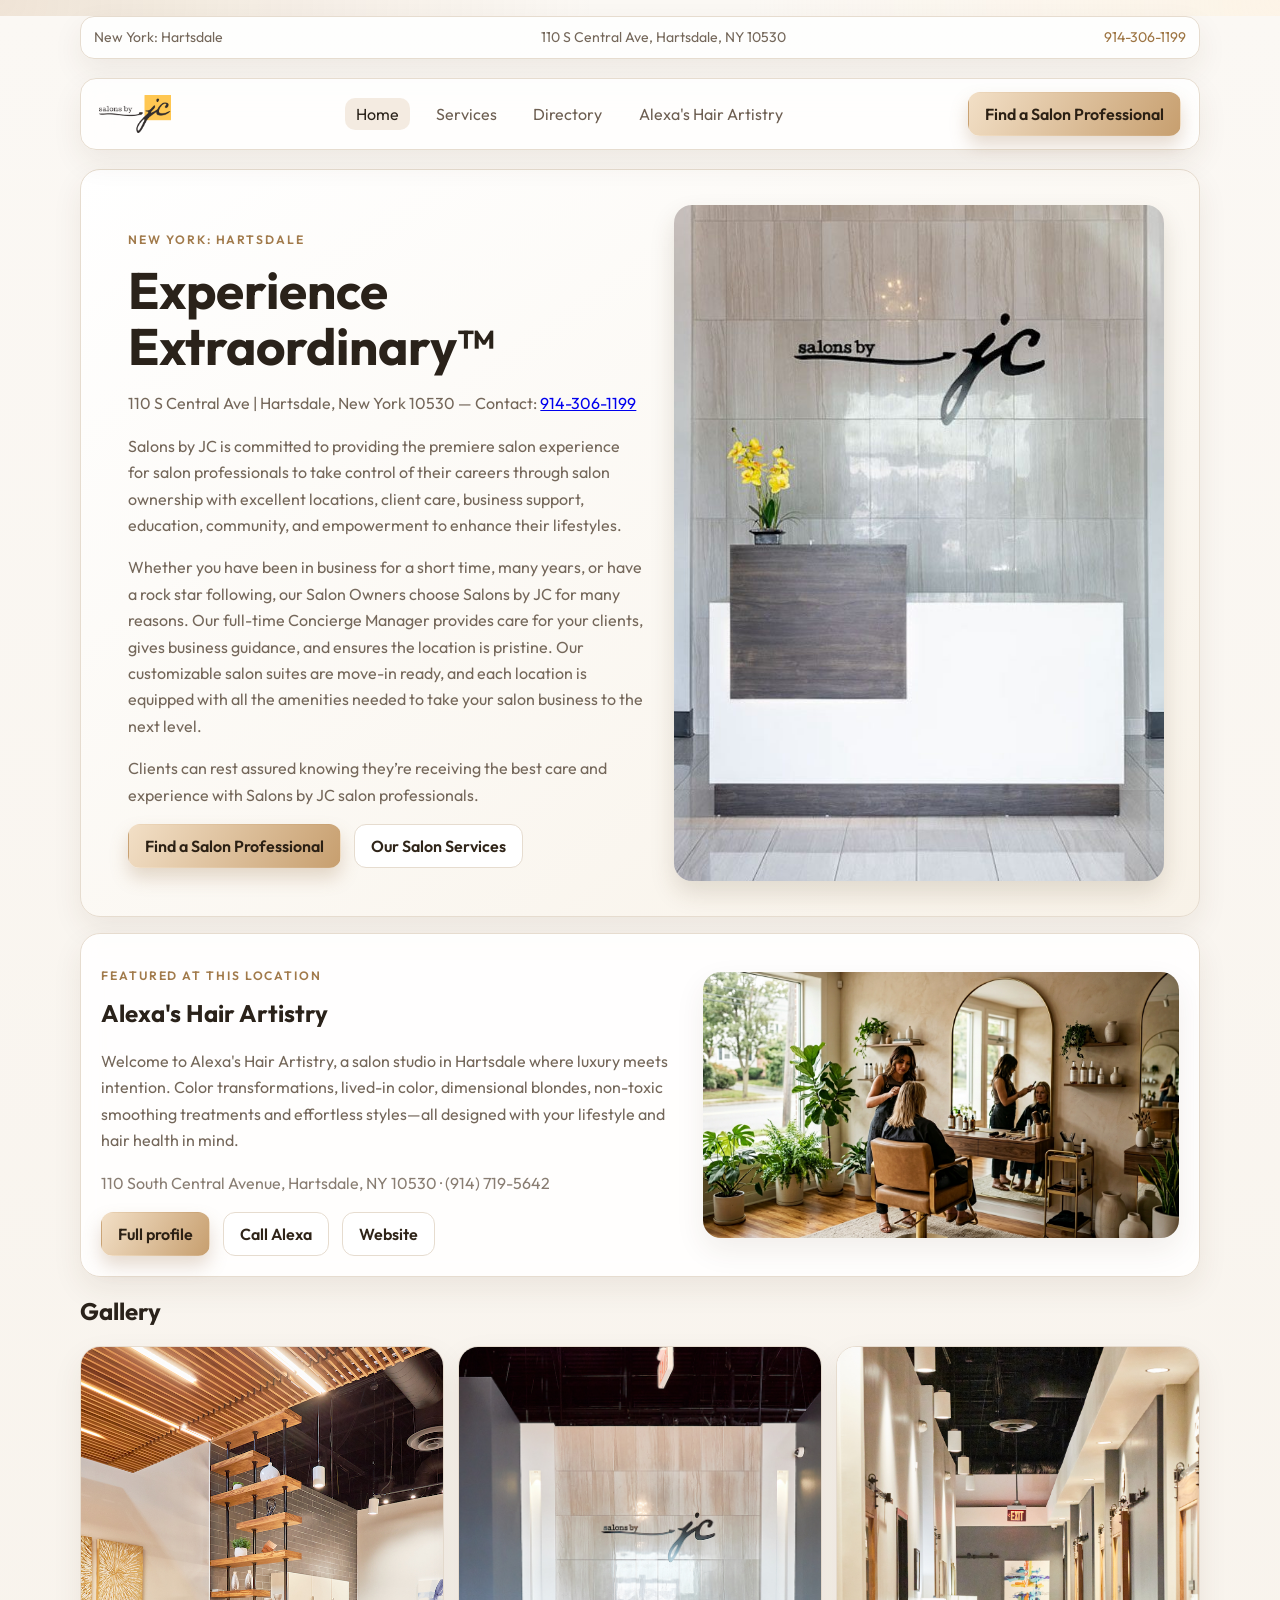
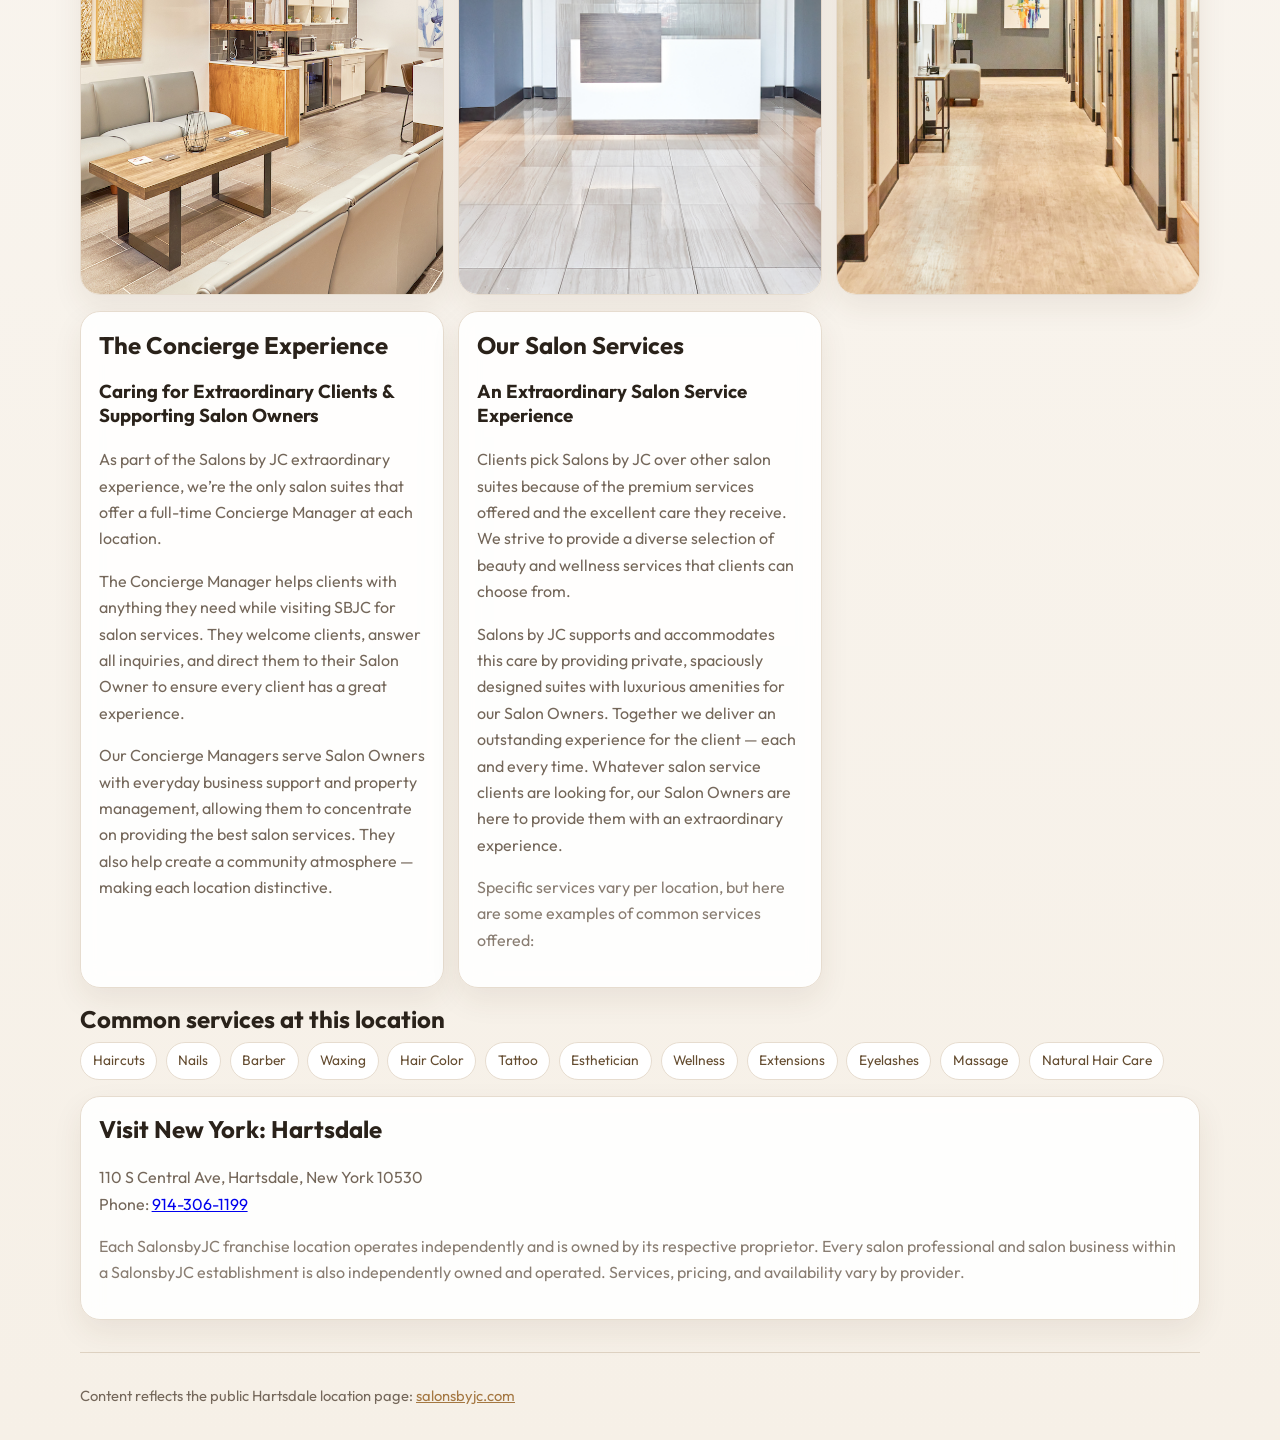
==== index.html @ a79ec306 "initial website" ====
<!DOCTYPE html>
<html lang="en">
  <head>
    <meta charset="UTF-8" />
    <meta name="viewport" content="width=device-width, initial-scale=1.0" />
    <meta
      name="description"
      content="Salons by JC New York: Hartsdale — 110 S Central Ave. Concierge-supported salon suites and beauty & wellness services from independent professionals."
    />
    <title>Salons by JC New York: Hartsdale | Salon Location</title>
    <link rel="preconnect" href="https://fonts.googleapis.com" />
    <link rel="preconnect" href="https://fonts.gstatic.com" crossorigin />
    <link
      href="https://fonts.googleapis.com/css2?family=Outfit:wght@300;400;500;600;700;800&display=swap"
      rel="stylesheet"
    />
    <link rel="stylesheet" href="css/styles.css" />
  </head>
  <body>
    <div class="page-bg"></div>
    <div class="topbar original-topbar">
      <p>New York: Hartsdale</p>
      <p>110 S Central Ave, Hartsdale, NY 10530</p>
      <p><a href="tel:9143061199">914-306-1199</a></p>
    </div>
    <header class="site-header">
      <a class="brand brand-logo" href="index.html">
        <img src="assets/images/logo.png" alt="Salons by JC logo" />
      </a>
      <button class="menu-toggle" aria-label="Toggle menu">Menu</button>
      <nav class="nav">
        <a href="index.html" class="active">Home</a>
        <a href="services.html">Services</a>
        <a href="directory.html">Directory</a>
        <a href="alexas-hair-artistry.html">Alexa's Hair Artistry</a>
      </nav>
      <a class="btn btn-primary header-cta" href="directory.html">Find a Salon Professional</a>
    </header>

    <main>
      <section class="hero reveal" id="location">
        <div class="hero-copy">
          <p class="eyebrow">New York: Hartsdale</p>
          <h1>Experience Extraordinary™</h1>
          <p>
            110 S Central Ave | Hartsdale, New York 10530 — Contact:
            <a href="tel:9143061199">914-306-1199</a>
          </p>
          <p>
            Salons by JC is committed to providing the premiere salon experience for
            salon professionals to take control of their careers through salon
            ownership with excellent locations, client care, business support,
            education, community, and empowerment to enhance their lifestyles.
          </p>
          <p>
            Whether you have been in business for a short time, many years, or have
            a rock star following, our Salon Owners choose Salons by JC for many
            reasons. Our full-time Concierge Manager provides care for your clients,
            gives business guidance, and ensures the location is pristine. Our
            customizable salon suites are move-in ready, and each location is
            equipped with all the amenities needed to take your salon business to the
            next level.
          </p>
          <p>
            Clients can rest assured knowing they’re receiving the best care and
            experience with Salons by JC salon professionals.
          </p>
          <div class="hero-actions">
            <a class="btn btn-primary" href="directory.html">Find a Salon Professional</a>
            <a class="btn btn-secondary" href="services.html">Our Salon Services</a>
          </div>
        </div>
        <div class="hero-photo">
          <img src="assets/images/hero.jpg" alt="Salons by JC Hartsdale location" />
        </div>
      </section>

      <section class="vagaro-feature reveal glass-card">
        <div class="vagaro-feature-copy">
          <p class="eyebrow">Featured at this location</p>
          <h2>Alexa's Hair Artistry</h2>
          <p>
            Welcome to Alexa's Hair Artistry, a salon studio in Hartsdale where luxury
            meets intention. Color transformations, lived-in color, dimensional blondes,
            non-toxic smoothing treatments and effortless styles—all designed with your
            lifestyle and hair health in mind.
          </p>
          <p class="muted">110 South Central Avenue, Hartsdale, NY 10530 · (914) 719-5642</p>
          <div class="hero-actions">
            <a class="btn btn-primary" href="alexas-hair-artistry.html">Full profile</a>
            <a class="btn btn-secondary" href="tel:9147195642">Call Alexa</a>
            <a class="btn btn-secondary" href="https://www.alexahairartistry.com/home"
              target="_blank" rel="noreferrer">Website</a>
          </div>
        </div>
        <div class="vagaro-feature-photo">
          <img
            src="assets/vagaro/alexa-salon-studio-1.png"
            alt="Alexa's Hair Artistry salon studio"
            loading="lazy"
          />
        </div>
      </section>

      <section class="gallery reveal">
        <h2>Gallery</h2>
        <div class="gallery-grid" id="gallery-grid"></div>
      </section>

      <section class="card-grid reveal">
        <article class="glass-card">
          <h2>The Concierge Experience</h2>
          <h3>Caring for Extraordinary Clients & Supporting Salon Owners</h3>
          <p>
            As part of the Salons by JC extraordinary experience, we’re the only
            salon suites that offer a full-time Concierge Manager at each location.
          </p>
          <p>
            The Concierge Manager helps clients with anything they need while
            visiting SBJC for salon services. They welcome clients, answer all
            inquiries, and direct them to their Salon Owner to ensure every client
            has a great experience.
          </p>
          <p>
            Our Concierge Managers serve Salon Owners with everyday business support
            and property management, allowing them to concentrate on providing the
            best salon services. They also help create a community atmosphere —
            making each location distinctive.
          </p>
        </article>
        <article class="glass-card">
          <h2>Our Salon Services</h2>
          <h3>An Extraordinary Salon Service Experience</h3>
          <p>
            Clients pick Salons by JC over other salon suites because of the premium
            services offered and the excellent care they receive. We strive to
            provide a diverse selection of beauty and wellness services that clients
            can choose from.
          </p>
          <p>
            Salons by JC supports and accommodates this care by providing private,
            spaciously designed suites with luxurious amenities for our Salon Owners.
            Together we deliver an outstanding experience for the client — each and
            every time. Whatever salon service clients are looking for, our Salon
            Owners are here to provide them with an extraordinary experience.
          </p>
          <p class="muted">
            Specific services vary per location, but here are some examples of common
            services offered:
          </p>
        </article>
      </section>

      <section class="services-list reveal">
        <h2>Common services at this location</h2>
        <ul class="chips">
          <li>Haircuts</li>
          <li>Nails</li>
          <li>Barber</li>
          <li>Waxing</li>
          <li>Hair Color</li>
          <li>Tattoo</li>
          <li>Esthetician</li>
          <li>Wellness</li>
          <li>Extensions</li>
          <li>Eyelashes</li>
          <li>Massage</li>
          <li>Natural Hair Care</li>
        </ul>
      </section>

      <section class="location reveal">
        <h2>Visit New York: Hartsdale</h2>
        <p>
          110 S Central Ave, Hartsdale, New York 10530<br />
          Phone: <a href="tel:9143061199">914-306-1199</a>
        </p>
        <p class="muted">
          Each SalonsbyJC franchise location operates independently and is owned by
          its respective proprietor. Every salon professional and salon business
          within a SalonsbyJC establishment is also independently owned and operated.
          Services, pricing, and availability vary by provider.
        </p>
      </section>
    </main>

    <footer class="site-footer">
      <p>
        Content reflects the public Hartsdale location page:
        <a
          href="https://salonsbyjc.com/location/new-york-hartsdale/"
          target="_blank"
          rel="noreferrer"
          >salonsbyjc.com</a
        >
      </p>
    </footer>

    <script src="js/data.js"></script>
    <script src="js/main.js"></script>
  </body>
</html>
---- css/styles.css ----
:root {
  --bg: #f8f4ee;
  --surface: #ffffff;
  --surface-soft: #f5efe6;
  --text: #2a221a;
  --muted: #74675a;
  --accent: #c79f6f;
  --accent-2: #e8d3b6;
  --border: #e6dccf;
  --radius: 20px;
  --shadow-soft: 0 12px 30px rgba(72, 49, 24, 0.08);
}

* {
  box-sizing: border-box;
}

html,
body {
  margin: 0;
  padding: 0;
  font-family: "Outfit", system-ui, -apple-system, sans-serif;
  background: linear-gradient(180deg, #fbf8f4 0%, #f6f0e7 100%);
  color: var(--text);
  scroll-behavior: smooth;
}

.page-bg {
  position: fixed;
  inset: 0;
  background:
    radial-gradient(circle at 0% 0%, rgba(199, 159, 111, 0.22), transparent 38%),
    radial-gradient(circle at 100% 0%, rgba(255, 239, 215, 0.45), transparent 34%),
    radial-gradient(circle at 50% 100%, rgba(233, 216, 193, 0.26), transparent 38%);
  z-index: -1;
  animation: pulseBg 12s ease-in-out infinite alternate;
}

.topbar {
  width: min(1120px, 92vw);
  margin: 1rem auto 0.4rem;
  display: flex;
  justify-content: space-between;
  gap: 1rem;
  font-size: 0.88rem;
  color: #7b6a58;
}

.original-topbar {
  border: 1px solid var(--border);
  border-radius: 14px;
  padding: 0.55rem 0.8rem;
  background: rgba(255, 255, 255, 0.82);
  box-shadow: var(--shadow-soft);
  flex-wrap: wrap;
}

.topbar p {
  margin: 0;
}

.topbar a {
  color: #9d7442;
  text-decoration: none;
}

@keyframes pulseBg {
  from {
    filter: saturate(100%);
    transform: scale(1);
  }
  to {
    filter: saturate(108%);
    transform: scale(1.04);
  }
}

.site-header {
  width: min(1120px, 92vw);
  margin: 1.2rem auto;
  padding: 0.8rem 1.1rem;
  display: flex;
  align-items: center;
  justify-content: space-between;
  gap: 1rem;
  border: 1px solid var(--border);
  border-radius: 16px;
  background: rgba(255, 255, 255, 0.82);
  backdrop-filter: blur(14px);
  box-shadow: var(--shadow-soft);
  position: sticky;
  top: 1rem;
  z-index: 20;
}

.brand {
  color: #2f2418;
  text-decoration: none;
  font-weight: 800;
  letter-spacing: 0.4px;
}

.brand-logo img {
  height: 38px;
  width: auto;
  display: block;
}

.nav {
  display: flex;
  gap: 0.9rem;
}

.nav a {
  text-decoration: none;
  color: #6d5f52;
  padding: 0.4rem 0.7rem;
  border-radius: 10px;
  transition: 220ms ease;
}

.nav a:hover,
.nav a.active {
  color: #2b231b;
  background: rgba(199, 159, 111, 0.2);
}

.menu-toggle {
  display: none;
  border: 1px solid var(--border);
  border-radius: 10px;
  color: #3b2d1f;
  background: rgba(255, 255, 255, 0.1);
  padding: 0.5rem 0.7rem;
}

.header-cta {
  white-space: nowrap;
}

main {
  width: min(1120px, 92vw);
  margin: 1rem auto 2rem;
  display: grid;
  gap: 1rem;
}

.hero {
  padding: clamp(1.1rem, 2.7vw, 2.2rem);
  border: 1px solid var(--border);
  border-radius: var(--radius);
  background: linear-gradient(145deg, #ffffff, #f8f2e8);
  display: grid;
  grid-template-columns: 1.05fr 0.95fr;
  gap: 1rem;
  overflow: hidden;
  box-shadow: var(--shadow-soft);
}

.hero-copy {
  padding: clamp(0.6rem, 1vw, 1rem);
}

.hero-photo {
  border-radius: 18px;
  overflow: hidden;
  min-height: 300px;
  box-shadow: 0 12px 24px rgba(80, 58, 30, 0.15);
}

.hero-photo img {
  width: 100%;
  height: 100%;
  object-fit: cover;
  transform: scale(1.02);
  transition: transform 700ms ease;
}

.hero:hover .hero-photo img {
  transform: scale(1.08);
}

.hero.compact {
  padding-block: clamp(1.6rem, 3vw, 2.4rem);
}

.eyebrow {
  text-transform: uppercase;
  letter-spacing: 0.12rem;
  color: #a17a4b;
  font-size: 0.76rem;
  font-weight: 600;
}

h1 {
  margin: 0.4rem 0 0.7rem;
  line-height: 1.1;
  font-size: clamp(1.9rem, 4vw, 3.3rem);
}

h2 {
  margin-top: 0;
}

p {
  color: var(--muted);
  line-height: 1.65;
}

.hero-actions {
  display: flex;
  gap: 0.8rem;
  margin-top: 1rem;
  flex-wrap: wrap;
}

.btn {
  display: inline-flex;
  align-items: center;
  justify-content: center;
  text-decoration: none;
  border-radius: 12px;
  padding: 0.7rem 1rem;
  font-weight: 600;
  border: 1px solid transparent;
  transition: 220ms ease;
}

.btn-primary {
  color: #2b2014;
  background: linear-gradient(120deg, #f2dfc6, var(--accent));
  box-shadow: 0 10px 18px rgba(156, 116, 71, 0.25);
}

.btn-primary:hover {
  transform: translateY(-2px);
}

.btn-secondary {
  color: #2f2418;
  background: #fff;
  border-color: var(--border);
}

.btn-secondary:hover {
  background: #f8efe2;
}

.stats {
  margin-top: 1.4rem;
  display: grid;
  grid-template-columns: repeat(3, minmax(0, 1fr));
  gap: 0.8rem;
  grid-column: 1 / -1;
}

.stats article {
  padding: 0.9rem;
  border: 1px solid var(--border);
  border-radius: 14px;
  background: #fffdfa;
  box-shadow: 0 8px 16px rgba(92, 65, 33, 0.08);
}

.stats h3 {
  margin: 0;
  color: #2f2418;
}

.stats p {
  margin: 0.35rem 0 0;
  font-size: 0.92rem;
}

.card-grid,
.service-grid,
.directory-grid,
.gallery-grid {
  display: grid;
  grid-template-columns: repeat(3, minmax(0, 1fr));
  gap: 0.9rem;
}

.glass-card,
.service-card,
.directory-card,
.gallery-card,
.steps article,
.location {
  border: 1px solid var(--border);
  border-radius: var(--radius);
  background: rgba(255, 255, 255, 0.88);
  backdrop-filter: blur(10px);
  padding: 1.1rem;
  box-shadow: var(--shadow-soft);
}

.gallery {
  margin-top: 0.2rem;
}

.gallery-card {
  padding: 0;
  min-height: 220px;
  overflow: hidden;
}

.gallery-card img {
  width: 100%;
  height: 100%;
  object-fit: cover;
  transition: transform 700ms ease;
}

.gallery-card:hover img {
  transform: scale(1.08);
}

.muted {
  opacity: 0.85;
}

.steps {
  margin-top: 1rem;
  display: grid;
  grid-template-columns: repeat(3, minmax(0, 1fr));
  gap: 0.8rem;
}

.steps span {
  display: inline-flex;
  width: 34px;
  height: 34px;
  border-radius: 999px;
  align-items: center;
  justify-content: center;
  font-weight: 700;
  color: #3b2b1d;
  background: linear-gradient(140deg, #f3e1c7, #fff7ed);
}

ul {
  margin: 0;
  padding-left: 1.1rem;
  color: var(--muted);
  line-height: 1.8;
}

.interest-form {
  display: grid;
  gap: 0.7rem;
}

.interest-form label {
  display: grid;
  gap: 0.35rem;
  font-size: 0.92rem;
  color: var(--muted);
}

input,
textarea {
  width: 100%;
  border-radius: 10px;
  border: 1px solid var(--border);
  background: #fff;
  color: #30261d;
  padding: 0.65rem 0.75rem;
  font: inherit;
}

input:focus,
textarea:focus {
  outline: none;
  border-color: #c79f6f;
  box-shadow: 0 0 0 3px rgba(199, 159, 111, 0.18);
}

.filter {
  margin-top: 0.2rem;
}

.benefits h2,
.services-list h2 {
  margin-bottom: 0.5rem;
}

.partnership-wrap {
  display: grid;
  grid-template-columns: 1.4fr 0.9fr;
  gap: 0.9rem;
}

.partner-logo {
  width: min(260px, 100%);
  margin-bottom: 0.8rem;
}

.partnership-card ul {
  margin-bottom: 0.8rem;
}

.partnership-visual img {
  width: 100%;
  height: auto;
  display: block;
}

.icon-row {
  margin-top: 0.8rem;
  display: grid;
  grid-template-columns: repeat(4, 1fr);
  gap: 0.6rem;
}

.icon-row img {
  width: 100%;
  max-width: 62px;
}

.video-section .video-link {
  display: block;
  border: 1px solid var(--border);
  border-radius: 20px;
  overflow: hidden;
  box-shadow: var(--shadow-soft);
}

.video-section img {
  width: 100%;
  display: block;
}

.leasing-steps .steps article h3 {
  margin-top: 0.6rem;
}

.step-image {
  width: 56px;
  height: 56px;
}

.form-block {
  margin-top: 0.2rem;
}

select {
  width: 100%;
  border-radius: 10px;
  border: 1px solid var(--border);
  background: #fff;
  color: #30261d;
  padding: 0.65rem 0.75rem;
  font: inherit;
}

select:focus {
  outline: none;
  border-color: #c79f6f;
  box-shadow: 0 0 0 3px rgba(199, 159, 111, 0.18);
}

.checkbox-row {
  display: flex;
  align-items: flex-start;
  gap: 0.55rem;
}

.checkbox-row input {
  width: auto;
  margin-top: 0.2rem;
}

.directory-actions {
  display: flex;
  flex-wrap: wrap;
  gap: 0.5rem;
  margin-top: 0.75rem;
}

.small-print {
  font-size: 0.85rem;
  margin-top: 0.5rem;
}

.vagaro-feature {
  display: grid;
  grid-template-columns: 1.1fr 0.9fr;
  gap: 1.25rem;
  align-items: center;
  padding: 1.25rem;
}

.vagaro-feature-photo {
  border-radius: 18px;
  overflow: hidden;
  box-shadow: var(--shadow-soft);
}

.vagaro-feature-photo img {
  width: 100%;
  height: auto;
  display: block;
  object-fit: cover;
}

.vagaro-hero {
  display: grid;
  grid-template-columns: 1.05fr 0.95fr;
  gap: 1rem;
  padding: clamp(1.1rem, 2.7vw, 2.2rem);
  border: 1px solid var(--border);
  border-radius: var(--radius);
  background: linear-gradient(145deg, #ffffff, #f8f2e8);
  box-shadow: var(--shadow-soft);
  overflow: hidden;
}

.vagaro-hero-copy .vagaro-lead {
  font-size: 1.05rem;
}

.vagaro-hero-photo {
  border-radius: 18px;
  overflow: hidden;
  min-height: 280px;
  box-shadow: 0 12px 24px rgba(80, 58, 30, 0.12);
}

.vagaro-hero-photo img {
  width: 100%;
  height: 100%;
  object-fit: cover;
}

.vagaro-meta.card-grid {
  grid-template-columns: repeat(3, minmax(0, 1fr));
}

.vagaro-stars {
  font-size: 1.1rem;
  letter-spacing: 0.02em;
  margin: 0.25rem 0 0.5rem;
}

.vagaro-rating-list {
  margin: 0;
  padding-left: 1.1rem;
  color: var(--muted);
  line-height: 1.8;
}

.vagaro-photo-grid {
  display: grid;
  grid-template-columns: repeat(auto-fill, minmax(200px, 1fr));
  gap: 0.75rem;
  margin-top: 0.75rem;
}

.vagaro-photo-card {
  border-radius: 14px;
  overflow: hidden;
  border: 1px solid var(--border);
  box-shadow: var(--shadow-soft);
}

.vagaro-photo-card img {
  width: 100%;
  height: 220px;
  object-fit: cover;
  display: block;
}

.vagaro-style-grid {
  display: grid;
  grid-template-columns: repeat(3, minmax(0, 1fr));
  gap: 0.9rem;
  margin-top: 0.75rem;
}

.vagaro-style-card {
  padding: 0;
  overflow: hidden;
}

.vagaro-style-img img {
  width: 100%;
  height: 200px;
  object-fit: cover;
  display: block;
}

.vagaro-style-body {
  padding: 1rem;
}

.vagaro-style-body .style-title {
  font-weight: 600;
  color: var(--text);
  margin: 0.25rem 0;
}

.vagaro-price {
  font-size: 1.15rem;
  font-weight: 700;
  color: #7a5a36;
  margin: 0.35rem 0 0;
}

.facility-grid {
  display: grid;
  grid-template-columns: repeat(2, minmax(0, 1fr));
  gap: 1rem;
  padding: 1.25rem;
}

.facility-item h3 {
  margin: 0 0 0.35rem;
  font-size: 1rem;
}

.facility-item p {
  margin: 0;
  font-size: 0.95rem;
}

.facility-item-wide {
  grid-column: 1 / -1;
}

.vagaro-source {
  margin-bottom: 1rem;
}

/* Alexa service catalog — premium accordions + motion */
@keyframes service-grid-reveal {
  from {
    opacity: 0;
    transform: translateY(12px);
  }
  to {
    opacity: 1;
    transform: translateY(0);
  }
}

@keyframes service-card-rise {
  from {
    opacity: 0;
    transform: translateY(16px) scale(0.985);
  }
  to {
    opacity: 1;
    transform: translateY(0) scale(1);
  }
}

.alexa-services-catalog {
  margin-top: 0.75rem;
  padding-bottom: 0.35rem;
}

.alexa-services-catalog > h2 {
  margin-bottom: 0.5rem;
  letter-spacing: -0.025em;
  font-size: clamp(1.5rem, 2.5vw, 1.85rem);
}

.alexa-services-catalog > h2::after {
  content: "";
  display: block;
  width: min(12rem, 55%);
  height: 3px;
  margin-top: 0.55rem;
  border-radius: 3px;
  background: linear-gradient(90deg, #c79f6f 0%, rgba(199, 159, 111, 0.15) 100%);
}

.service-category {
  margin-top: 1.05rem;
  border-radius: 20px;
  border: 1px solid rgba(220, 210, 196, 0.95);
  background: linear-gradient(168deg, rgba(255, 255, 255, 0.97) 0%, #fdfbf7 42%, #f8f1e8 100%);
  box-shadow:
    0 1px 0 rgba(255, 255, 255, 0.9) inset,
    0 16px 40px rgba(58, 42, 28, 0.07),
    0 2px 6px rgba(58, 42, 28, 0.03);
  overflow: hidden;
  transition:
    box-shadow 0.5s cubic-bezier(0.22, 1, 0.36, 1),
    border-color 0.4s ease,
    transform 0.45s cubic-bezier(0.22, 1, 0.36, 1);
}

.service-category:hover {
  border-color: rgba(199, 159, 111, 0.42);
  box-shadow:
    0 1px 0 rgba(255, 255, 255, 0.95) inset,
    0 22px 48px rgba(58, 42, 28, 0.1),
    0 6px 14px rgba(58, 42, 28, 0.04);
}

.service-category[open] {
  border-color: rgba(199, 159, 111, 0.55);
  box-shadow:
    0 1px 0 rgba(255, 255, 255, 1) inset,
    0 26px 56px rgba(58, 42, 28, 0.12),
    0 0 0 1px rgba(199, 159, 111, 0.1);
}

.service-category summary {
  cursor: pointer;
  list-style: none;
  outline: none;
  display: flex;
  align-items: center;
  justify-content: space-between;
  gap: 1rem;
  padding: 1.2rem 1.35rem 1.2rem 1.35rem;
  padding-left: 1.15rem;
  font-size: 1.06rem;
  font-weight: 600;
  letter-spacing: 0.012em;
  color: #1e1913;
  user-select: none;
  position: relative;
  background: linear-gradient(100deg, #fffcf9 0%, #faf6ef 45%, #f4ebe1 100%);
  border-bottom: 1px solid transparent;
  transition:
    background 0.45s cubic-bezier(0.22, 1, 0.36, 1),
    border-color 0.35s ease;
}

.service-category summary:focus-visible {
  box-shadow: inset 0 0 0 2px rgba(199, 159, 111, 0.65);
}

.service-category summary::-webkit-details-marker {
  display: none;
}

.service-category summary::before {
  content: "";
  position: absolute;
  left: 0;
  top: 12%;
  bottom: 12%;
  width: 4px;
  border-radius: 0 4px 4px 0;
  background: linear-gradient(180deg, #e8d3b6, #c79f6f 45%, #8f6840);
  opacity: 0.55;
  transform: scaleY(0.45);
  transform-origin: center;
  transition:
    transform 0.55s cubic-bezier(0.22, 1, 0.36, 1),
    opacity 0.4s ease;
}

.service-category[open] summary::before {
  transform: scaleY(1);
  opacity: 1;
}

.service-category[open] summary {
  background: linear-gradient(100deg, #fffefb 0%, #faf4ea 50%, #f5ece2 100%);
  border-bottom-color: rgba(224, 214, 200, 0.85);
}

.acc-title {
  flex: 1;
  min-width: 0;
  padding-left: 0.65rem;
}

.acc-toggle {
  flex-shrink: 0;
  width: 2.65rem;
  height: 2.65rem;
  border-radius: 50%;
  display: grid;
  place-items: center;
  border: 1px solid rgba(220, 210, 196, 0.95);
  background: linear-gradient(155deg, #fff 0%, #f7efe5 100%);
  box-shadow:
    0 4px 14px rgba(58, 42, 28, 0.09),
    0 1px 0 rgba(255, 255, 255, 0.85) inset;
  transition:
    transform 0.55s cubic-bezier(0.34, 1.56, 0.64, 1),
    box-shadow 0.4s ease,
    border-color 0.35s ease;
}

.service-category summary:hover .acc-toggle {
  border-color: rgba(199, 159, 111, 0.5);
  box-shadow:
    0 8px 20px rgba(58, 42, 28, 0.11),
    0 1px 0 rgba(255, 255, 255, 0.9) inset;
}

.service-category[open] summary .acc-toggle {
  transform: rotate(180deg);
}

.acc-toggle::after {
  content: "";
  width: 0.5rem;
  height: 0.5rem;
  margin-top: -0.15rem;
  border-right: 2.5px solid #5c4d40;
  border-bottom: 2.5px solid #5c4d40;
  transform: rotate(45deg);
  transition: border-color 0.3s ease;
}

.service-cards-grid {
  display: grid;
  grid-template-columns: repeat(2, minmax(0, 1fr));
  gap: 1.15rem;
  padding: 1.25rem 1.35rem 1.4rem;
  background: linear-gradient(180deg, rgba(255, 255, 255, 0.65) 0%, #fffcf9 100%);
}

.service-category[open] .service-cards-grid {
  animation: service-grid-reveal 0.55s cubic-bezier(0.22, 1, 0.36, 1) both;
}

.service-offer-card {
  border: 1px solid rgba(230, 220, 208, 0.9);
  border-radius: 16px;
  padding: 1.15rem 1.15rem 2.85rem;
  background: rgba(255, 255, 255, 0.92);
  position: relative;
  box-shadow: 0 6px 24px rgba(58, 42, 28, 0.06);
  transition:
    transform 0.4s cubic-bezier(0.22, 1, 0.36, 1),
    box-shadow 0.4s cubic-bezier(0.22, 1, 0.36, 1),
    border-color 0.35s ease;
}

.service-category[open] .service-offer-card {
  animation: service-card-rise 0.52s cubic-bezier(0.22, 1, 0.36, 1) both;
}

.service-category[open] .service-offer-card:nth-child(1) {
  animation-delay: 0.04s;
}
.service-category[open] .service-offer-card:nth-child(2) {
  animation-delay: 0.09s;
}
.service-category[open] .service-offer-card:nth-child(3) {
  animation-delay: 0.14s;
}
.service-category[open] .service-offer-card:nth-child(4) {
  animation-delay: 0.19s;
}
.service-category[open] .service-offer-card:nth-child(5) {
  animation-delay: 0.24s;
}
.service-category[open] .service-offer-card:nth-child(6) {
  animation-delay: 0.29s;
}
.service-category[open] .service-offer-card:nth-child(7) {
  animation-delay: 0.34s;
}
.service-category[open] .service-offer-card:nth-child(8) {
  animation-delay: 0.39s;
}

.service-offer-card:hover {
  transform: translateY(-4px);
  border-color: rgba(199, 159, 111, 0.35);
  box-shadow:
    0 14px 36px rgba(58, 42, 28, 0.1),
    0 2px 8px rgba(58, 42, 28, 0.04);
}

.service-offer-card-wide {
  grid-column: 1 / -1;
}

.service-offer-head {
  display: flex;
  flex-wrap: wrap;
  align-items: flex-start;
  justify-content: space-between;
  gap: 0.5rem 1rem;
  margin-bottom: 0.4rem;
}

.service-offer-head h3 {
  margin: 0;
  font-size: 1.04rem;
  font-weight: 700;
  color: #221a14;
  flex: 1 1 12rem;
  letter-spacing: -0.015em;
  line-height: 1.25;
}

.service-price {
  font-weight: 600;
  color: #6b543c;
  white-space: nowrap;
  font-size: 0.98rem;
}

.service-points {
  margin: 0 0 0.55rem;
  font-size: 0.86rem;
  color: #8a7966;
}

.service-desc {
  margin: 0;
  font-size: 0.93rem;
  line-height: 1.58;
  color: #52473c;
}

.service-offer-card .btn-request {
  position: absolute;
  bottom: 0.85rem;
  right: 0.85rem;
  display: inline-flex;
  align-items: center;
  justify-content: center;
  padding: 0.5rem 1rem;
  font-size: 0.86rem;
  font-weight: 600;
  color: #fff;
  background: linear-gradient(165deg, #c44747 0%, #a33535 100%);
  border: none;
  border-radius: 8px;
  text-decoration: none;
  box-shadow: 0 4px 14px rgba(160, 50, 50, 0.3);
  transition:
    background 0.3s ease,
    transform 0.25s cubic-bezier(0.34, 1.56, 0.64, 1),
    box-shadow 0.3s ease;
}

.service-offer-card .btn-request:hover {
  background: linear-gradient(165deg, #b03a3a 0%, #8f2d2d 100%);
  transform: translateY(-2px);
  box-shadow: 0 8px 20px rgba(160, 50, 50, 0.35);
}

.service-offer-card .btn-request:active {
  transform: translateY(0);
}

@media (max-width: 720px) {
  .service-cards-grid {
    grid-template-columns: 1fr;
  }

  .service-category summary {
    padding: 1rem 1.1rem;
    font-size: 1rem;
  }

  .acc-toggle {
    width: 2.45rem;
    height: 2.45rem;
  }
}

@media (prefers-reduced-motion: reduce) {
  .service-category[open] .service-cards-grid,
  .service-category[open] .service-offer-card {
    animation: none;
  }

  .service-category,
  .service-category summary,
  .service-category summary::before,
  .acc-toggle,
  .service-offer-card,
  .service-offer-card .btn-request {
    transition: none;
  }

  .service-offer-card:hover {
    transform: none;
  }

  .service-category[open] summary .acc-toggle {
    transform: none;
  }
}

.alexa-menu-crosslink {
  padding: 1rem 1.2rem;
  margin-top: 0.5rem;
}

.alexa-menu-crosslink-title {
  margin: 0 0 0.6rem;
  font-weight: 600;
}

.alexa-menu-crosslink-text {
  margin: 0 0 0.75rem;
}

@media (max-width: 900px) {
  .vagaro-feature,
  .vagaro-hero {
    grid-template-columns: 1fr;
  }

  .vagaro-meta.card-grid {
    grid-template-columns: 1fr;
  }

  .facility-grid {
    grid-template-columns: 1fr;
  }

  .vagaro-style-grid {
    grid-template-columns: repeat(2, minmax(0, 1fr));
  }
}

@media (max-width: 720px) {
  .vagaro-style-grid {
    grid-template-columns: 1fr;
  }
}

.chips {
  list-style: none;
  padding: 0;
  margin: 0;
  display: flex;
  flex-wrap: wrap;
  gap: 0.55rem;
}

.chips li {
  border: 1px solid var(--border);
  background: #fff;
  color: #644c30;
  border-radius: 999px;
  padding: 0.35rem 0.72rem;
  font-size: 0.86rem;
}

.feature-image {
  margin-top: 1rem;
  border: 1px solid var(--border);
  border-radius: var(--radius);
  overflow: hidden;
  box-shadow: var(--shadow-soft);
}

.feature-image img {
  width: 100%;
  max-height: 420px;
  object-fit: cover;
  display: block;
}

.service-card h3,
.directory-card h3 {
  margin: 0;
}

.suite {
  font-size: 0.9rem;
  color: #5b4b3c;
  margin-bottom: 0.4rem;
}

.tag {
  display: inline-block;
  margin-top: 0.45rem;
  padding: 0.24rem 0.56rem;
  border-radius: 999px;
  background: rgba(199, 159, 111, 0.2);
  color: #7a5a36;
  font-size: 0.78rem;
}

.site-footer {
  width: min(1120px, 92vw);
  margin: 1rem auto 2rem;
  border-top: 1px solid #ded2c2;
  padding-top: 1rem;
  color: var(--muted);
  font-size: 0.92rem;
}

.site-footer a {
  color: #a47741;
}

.reveal {
  opacity: 0;
  transform: translateY(20px) scale(0.98);
  transition: opacity 480ms ease, transform 500ms ease;
}

.reveal.visible {
  opacity: 1;
  transform: translateY(0) scale(1);
}

@media (max-width: 900px) {
  .hero {
    grid-template-columns: 1fr;
  }

  .partnership-wrap {
    grid-template-columns: 1fr;
  }

  .card-grid,
  .service-grid,
  .directory-grid,
  .gallery-grid,
  .steps,
  .stats {
    grid-template-columns: repeat(2, minmax(0, 1fr));
  }
}

@media (max-width: 720px) {
  .topbar {
    flex-direction: column;
    gap: 0.2rem;
  }

  .header-cta {
    display: none;
  }

  .menu-toggle {
    display: inline-flex;
  }

  .nav {
    position: absolute;
    top: calc(100% + 0.5rem);
    left: 0;
    right: 0;
    border: 1px solid var(--border);
    border-radius: 14px;
    background: rgba(255, 255, 255, 0.96);
    display: none;
    flex-direction: column;
    padding: 0.5rem;
  }

  .nav.open {
    display: flex;
  }

  .card-grid,
  .service-grid,
  .directory-grid,
  .gallery-grid,
  .steps,
  .stats {
    grid-template-columns: 1fr;
  }
}
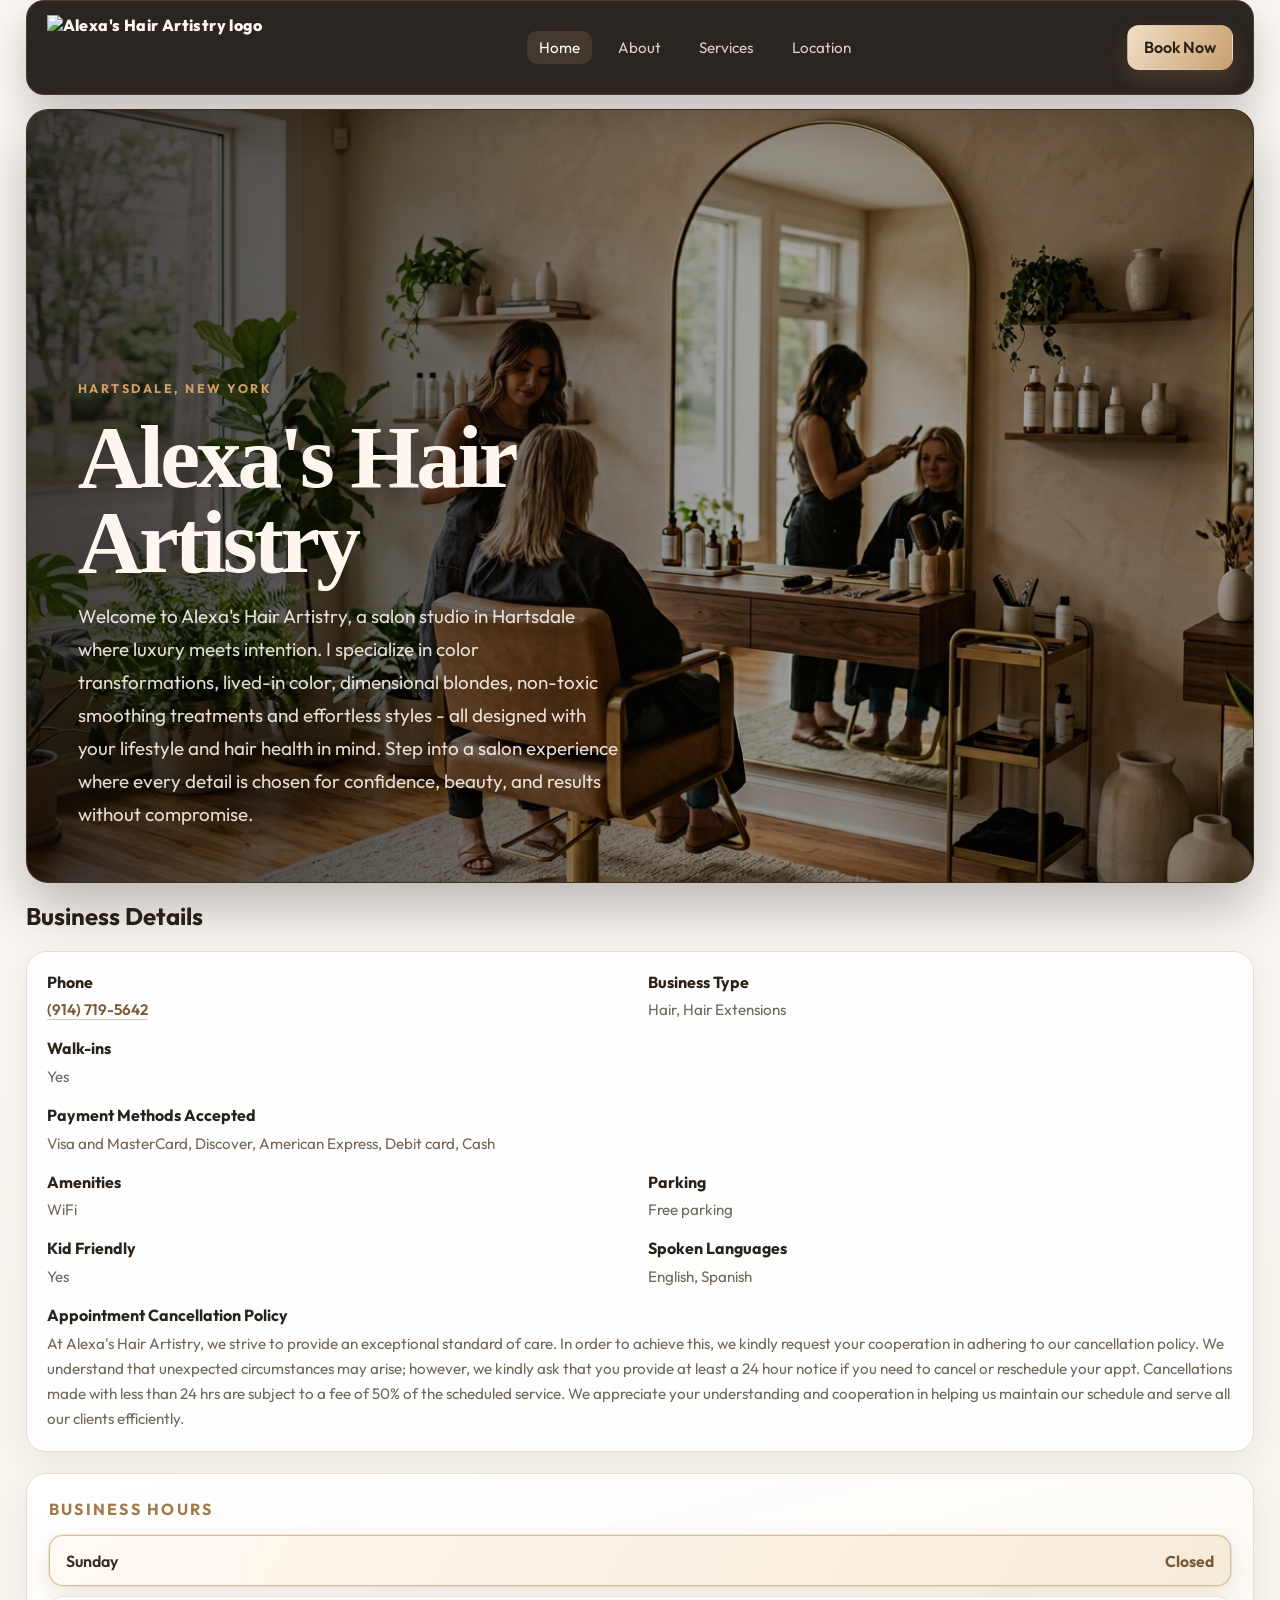
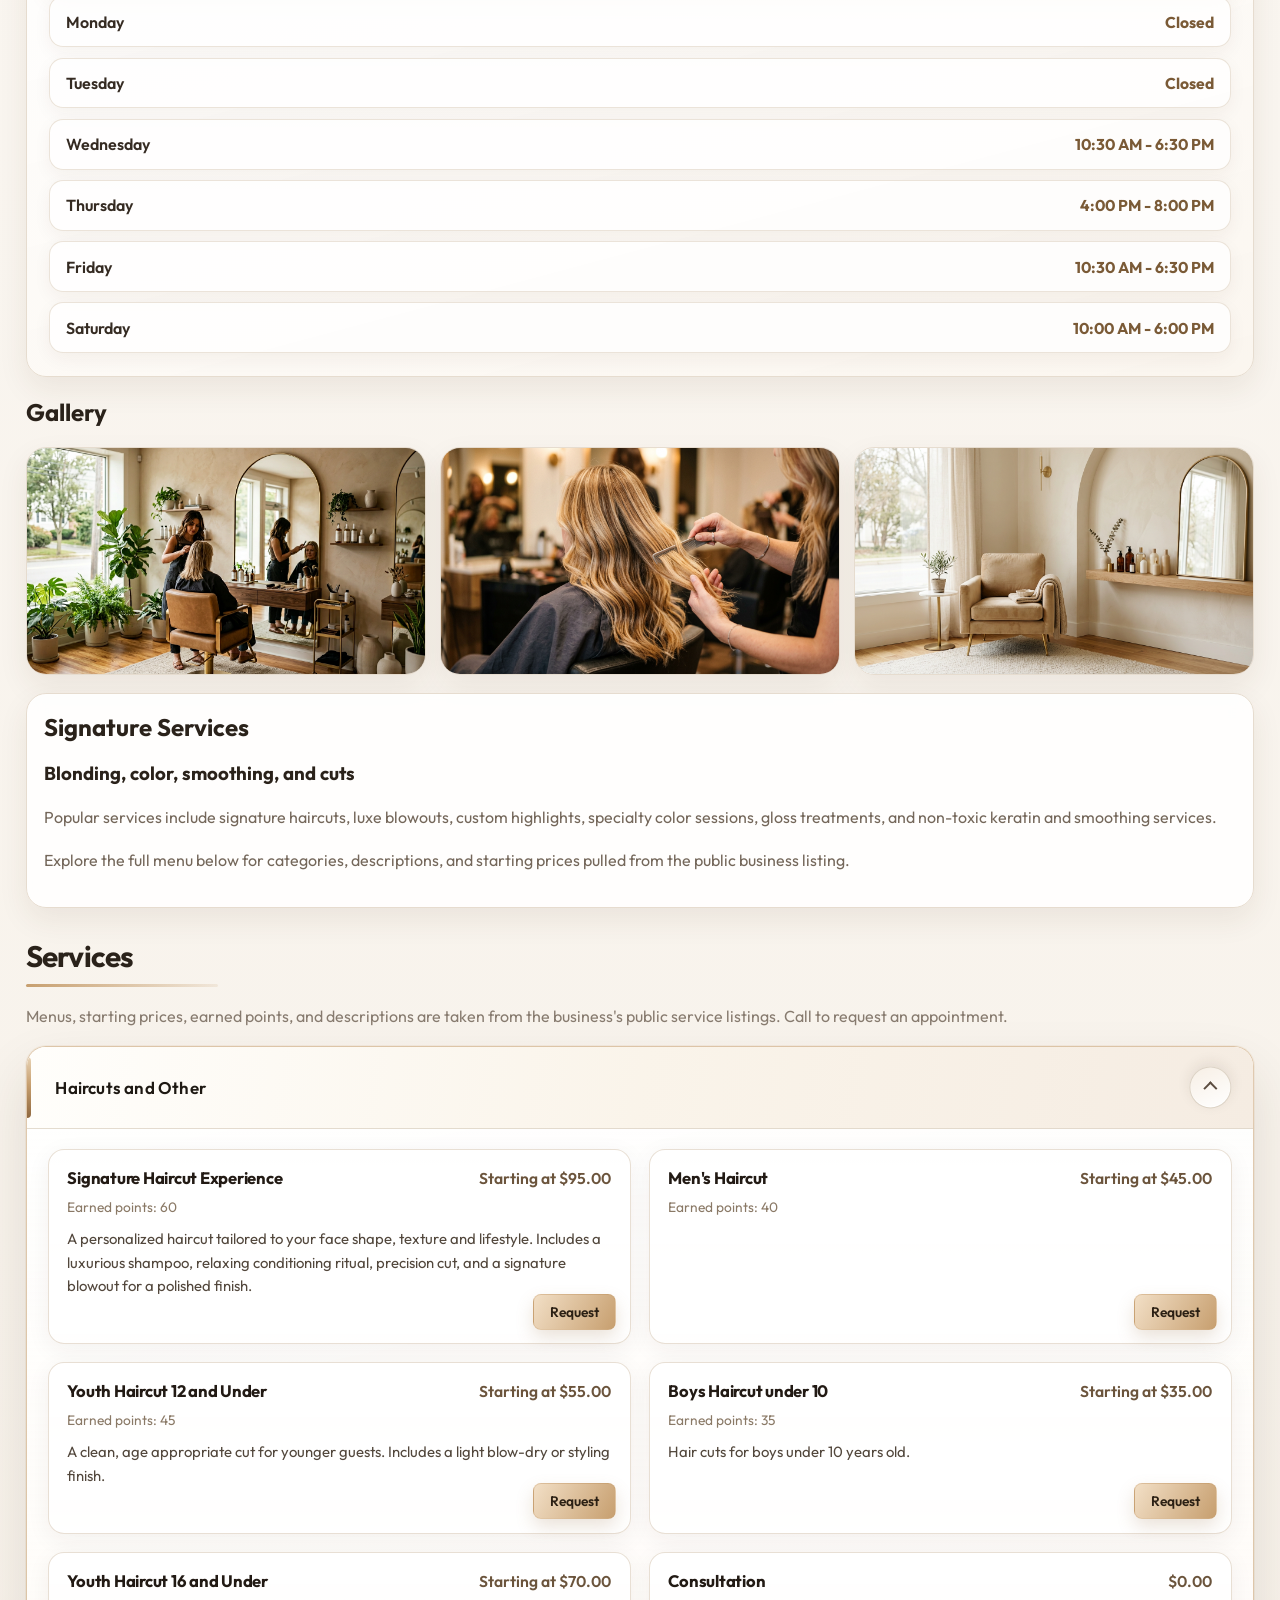
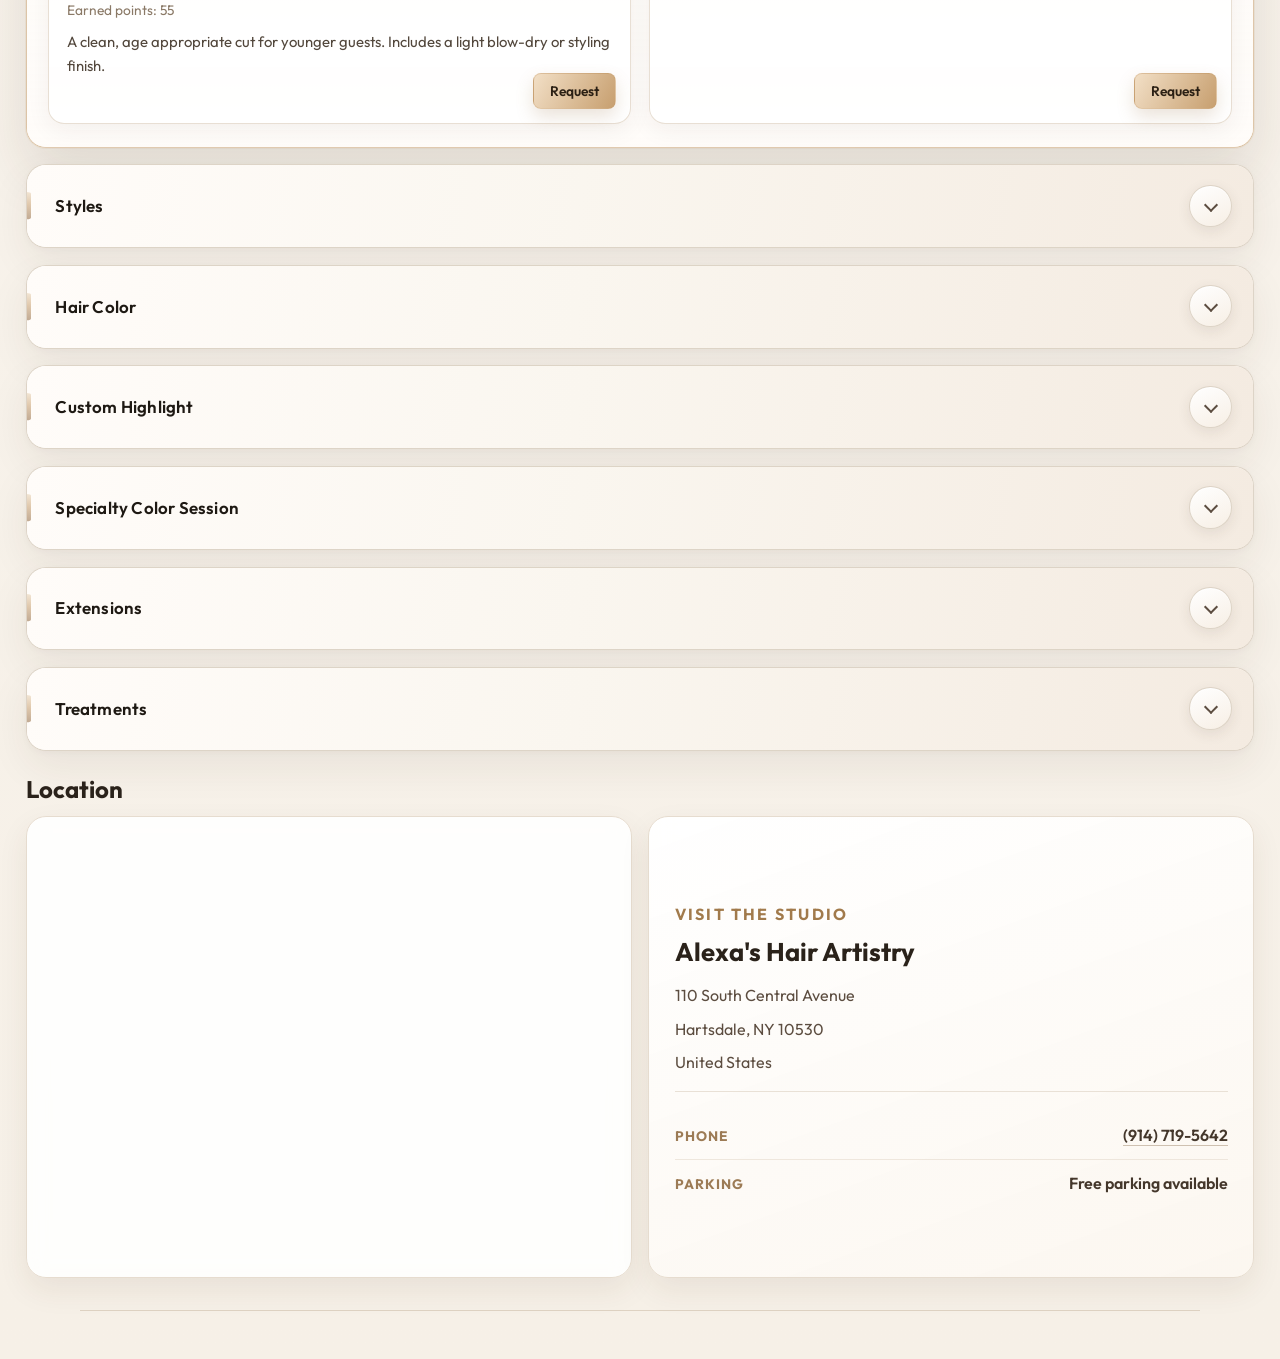
==== commit 15f32cb3: "Remove outdated HTML files and assets for Alexa's Hair Artistry, including services, directory, and " ====
--- a/index.html
+++ b/index.html
@@ -3,11 +3,52 @@
   <head>
     <meta charset="UTF-8" />
     <meta name="viewport" content="width=device-width, initial-scale=1.0" />
+    <meta name="robots" content="index, follow" />
     <meta
       name="description"
-      content="Salons by JC New York: Hartsdale — 110 S Central Ave. Concierge-supported salon suites and beauty & wellness services from independent professionals."
+      content="Alexa's Hair Artistry in Hartsdale, NY. Luxury color, blonding, smoothing treatments, extensions, and restorative hair care."
     />
-    <title>Salons by JC New York: Hartsdale | Salon Location</title>
+    <title>Alexa's Hair Artistry | Hartsdale NY</title>
+
+    <link rel="canonical" href="index.html" />
+    <link
+      rel="icon"
+      type="image/png"
+      sizes="32x32"
+      href="https://51c46d9e86efbc2e8a3a-2cf820c5f887ee909ade2e14d7934417.ssl.cf2.rackcdn.com/Original/FIxsD_temp_170624634_325094_$2024_08_08_04_14_02_1372.png"
+    />
+    <link
+      rel="apple-touch-icon"
+      href="https://51c46d9e86efbc2e8a3a-2cf820c5f887ee909ade2e14d7934417.ssl.cf2.rackcdn.com/Original/FIxsD_temp_170624634_325094_$2024_08_08_04_14_02_1372.png"
+    />
+    <meta name="theme-color" content="#2a221a" />
+
+    <meta property="og:title" content="Alexa's Hair Artistry | Hartsdale NY" />
+    <meta
+      property="og:description"
+      content="Luxury hair color, blonding, smoothing treatments, extensions, and restorative hair care in Hartsdale, NY."
+    />
+    <meta property="og:type" content="website" />
+    <meta
+      property="og:image"
+      content="assets/vagaro/alexa-salon-studio-1.png"
+    />
+    <meta property="og:url" content="index.html" />
+    <meta property="og:locale" content="en_US" />
+
+    <meta name="twitter:card" content="summary_large_image" />
+    <meta name="twitter:title" content="Alexa's Hair Artistry | Hartsdale NY" />
+    <meta
+      name="twitter:description"
+      content="Book Alexa's Hair Artistry for luxury color, smoothing, extensions, and hair treatments."
+    />
+    <meta
+      name="twitter:image"
+      content="assets/vagaro/alexa-salon-studio-1.png"
+    />
+
+    <link rel="preload" as="image" href="assets/vagaro/alexa-salon-studio-1.png" fetchpriority="high" />
+
     <link rel="preconnect" href="https://fonts.googleapis.com" />
     <link rel="preconnect" href="https://fonts.gstatic.com" crossorigin />
     <link
@@ -15,188 +56,688 @@
       rel="stylesheet"
     />
     <link rel="stylesheet" href="css/styles.css" />
-  </head>
-  <body>
+  <base target="_blank">
+</head>
+  <body id="top">
     <div class="page-bg"></div>
-    <div class="topbar original-topbar">
-      <p>New York: Hartsdale</p>
-      <p>110 S Central Ave, Hartsdale, NY 10530</p>
-      <p><a href="tel:9143061199">914-306-1199</a></p>
-    </div>
     <header class="site-header">
       <a class="brand brand-logo" href="index.html">
-        <img src="assets/images/logo.png" alt="Salons by JC logo" />
+        <img
+          src="https://51c46d9e86efbc2e8a3a-2cf820c5f887ee909ade2e14d7934417.ssl.cf2.rackcdn.com/Original/FIxsD_temp_170624634_325094_$2024_08_08_04_14_02_1372.png"
+          alt="Alexa's Hair Artistry logo"
+        />
       </a>
       <button class="menu-toggle" aria-label="Toggle menu">Menu</button>
       <nav class="nav">
-        <a href="index.html" class="active">Home</a>
-        <a href="services.html">Services</a>
-        <a href="directory.html">Directory</a>
-        <a href="alexas-hair-artistry.html">Alexa's Hair Artistry</a>
+        <a href="#top" class="active">Home</a>
+        <a href="#about">About</a>
+        <a href="#services">Services</a>
+        <a href="#location-section">Location</a>
       </nav>
-      <a class="btn btn-primary header-cta" href="directory.html">Find a Salon Professional</a>
+      <a
+        class="btn btn-primary header-cta"
+        href="https://www.vagaro.com/alexashairartistry/book-now"
+        target="_blank"
+        rel="noreferrer"
+        >Book Now</a
+      >
     </header>
 
     <main>
-      <section class="hero reveal" id="location">
-        <div class="hero-copy">
-          <p class="eyebrow">New York: Hartsdale</p>
-          <h1>Experience Extraordinary™</h1>
+      <section class="vagaro-hero reveal" id="about">
+        <div class="vagaro-hero-media" aria-hidden="true">
+          <img
+            src="assets/vagaro/alexa-salon-studio-1.png"
+            alt=""
+            loading="eager"
+            fetchpriority="high"
+            decoding="async"
+          />
+        </div>
+        <div class="vagaro-hero-copy">
+          <p class="hero-kicker">Hartsdale, New York</p>
+          <h1 class="hero-title">Alexa's Hair Artistry</h1>
+          <p class="vagaro-lead">
+            Welcome to Alexa's Hair Artistry, a salon studio in Hartsdale where luxury
+            meets intention. I specialize in color transformations, lived-in color,
+            dimensional blondes, non-toxic smoothing treatments and effortless styles -
+            all designed with your lifestyle and hair health in mind. Step into a salon
+            experience where every detail is chosen for confidence, beauty, and results
+            without compromise.
+          </p>
+        </div>
+      </section>
+
+      <section class="vagaro-facility reveal" aria-labelledby="about-details-title">
+        <h2 id="about-details-title">Business Details</h2>
+        <div class="glass-card facility-grid">
+          <div class="facility-item">
+            <h3>Phone</h3>
+            <p><a href="tel:9147195642">(914) 719-5642</a></p>
+          </div>
+          <div class="facility-item">
+            <h3>Business Type</h3>
+            <p>Hair, Hair Extensions</p>
+          </div>
+          <div class="facility-item">
+            <h3>Walk-ins</h3>
+            <p>Yes</p>
+          </div>
+          <div class="facility-item facility-item-wide">
+            <h3>Payment Methods Accepted</h3>
+            <p>Visa and MasterCard, Discover, American Express, Debit card, Cash</p>
+          </div>
+          <div class="facility-item">
+            <h3>Amenities</h3>
+            <p>WiFi</p>
+          </div>
+          <div class="facility-item">
+            <h3>Parking</h3>
+            <p>Free parking</p>
+          </div>
+          <div class="facility-item">
+            <h3>Kid Friendly</h3>
+            <p>Yes</p>
+          </div>
+          <div class="facility-item">
+            <h3>Spoken Languages</h3>
+            <p>English, Spanish</p>
+          </div>
+          <div class="facility-item facility-item-wide">
+            <h3>Appointment Cancellation Policy</h3>
+            <p>
+              At Alexa's Hair Artistry, we strive to provide an exceptional standard of care.
+              In order to achieve this, we kindly request your cooperation in adhering to our
+              cancellation policy. We understand that unexpected circumstances may arise;
+              however, we kindly ask that you provide at least a 24 hour notice if you need
+              to cancel or reschedule your appt. Cancellations made with less than 24 hrs are
+              subject to a fee of 50% of the scheduled service. We appreciate your understanding
+              and cooperation in helping us maintain our schedule and serve all our clients
+              efficiently.
+            </p>
+          </div>
+        </div>
+      </section>
+
+      <section class="hours-section reveal" aria-labelledby="business-hours-title">
+        <div class="glass-card hours-card">
+          <div class="hours-header">
+            <h2 id="business-hours-title" class="location-kicker">Business Hours</h2>
+          </div>
+          <div class="hours-list premium-hours-list" aria-label="Business hours">
+            <div class="hours-row"><span>Sunday</span><span>Closed</span></div>
+            <div class="hours-row"><span>Monday</span><span>Closed</span></div>
+            <div class="hours-row"><span>Tuesday</span><span>Closed</span></div>
+            <div class="hours-row"><span>Wednesday</span><span>10:30 AM - 6:30 PM</span></div>
+            <div class="hours-row"><span>Thursday</span><span>4:00 PM - 8:00 PM</span></div>
+            <div class="hours-row"><span>Friday</span><span>10:30 AM - 6:30 PM</span></div>
+            <div class="hours-row"><span>Saturday</span><span>10:00 AM - 6:00 PM</span></div>
+          </div>
+        </div>
+      </section>
+
+      <section class="gallery reveal">
+        <h2>Gallery</h2>
+        <div class="gallery-grid">
+          <article class="gallery-card">
+            <img
+              src="assets/vagaro/alexa-salon-studio-1.png"
+              alt="Alexa's Hair Artistry photo 1"
+              loading="lazy"
+            />
+          </article>
+          <article class="gallery-card">
+            <img
+              src="assets/vagaro/alexa-color-work-2.png"
+              alt="Alexa's Hair Artistry photo 2"
+              loading="lazy"
+            />
+          </article>
+          <article class="gallery-card">
+            <img
+              src="assets/vagaro/alexa-studio-detail-3.png"
+              alt="Alexa's Hair Artistry photo 3"
+              loading="lazy"
+            />
+          </article>
+        </div>
+      </section>
+
+      <section class="card-grid reveal single-card-section">
+        <article class="glass-card">
+          <h2>Signature Services</h2>
+          <h3>Blonding, color, smoothing, and cuts</h3>
           <p>
-            110 S Central Ave | Hartsdale, New York 10530 — Contact:
-            <a href="tel:9143061199">914-306-1199</a>
+            Popular services include signature haircuts, luxe blowouts, custom
+            highlights, specialty color sessions, gloss treatments, and non-toxic
+            keratin and smoothing services.
           </p>
           <p>
-            Salons by JC is committed to providing the premiere salon experience for
-            salon professionals to take control of their careers through salon
-            ownership with excellent locations, client care, business support,
-            education, community, and empowerment to enhance their lifestyles.
-          </p>
-          <p>
-            Whether you have been in business for a short time, many years, or have
-            a rock star following, our Salon Owners choose Salons by JC for many
-            reasons. Our full-time Concierge Manager provides care for your clients,
-            gives business guidance, and ensures the location is pristine. Our
-            customizable salon suites are move-in ready, and each location is
-            equipped with all the amenities needed to take your salon business to the
-            next level.
-          </p>
-          <p>
-            Clients can rest assured knowing they’re receiving the best care and
-            experience with Salons by JC salon professionals.
-          </p>
-          <div class="hero-actions">
-            <a class="btn btn-primary" href="directory.html">Find a Salon Professional</a>
-            <a class="btn btn-secondary" href="services.html">Our Salon Services</a>
-          </div>
-        </div>
-        <div class="hero-photo">
-          <img src="assets/images/hero.jpg" alt="Salons by JC Hartsdale location" />
-        </div>
-      </section>
-
-      <section class="vagaro-feature reveal glass-card">
-        <div class="vagaro-feature-copy">
-          <p class="eyebrow">Featured at this location</p>
-          <h2>Alexa's Hair Artistry</h2>
-          <p>
-            Welcome to Alexa's Hair Artistry, a salon studio in Hartsdale where luxury
-            meets intention. Color transformations, lived-in color, dimensional blondes,
-            non-toxic smoothing treatments and effortless styles—all designed with your
-            lifestyle and hair health in mind.
-          </p>
-          <p class="muted">110 South Central Avenue, Hartsdale, NY 10530 · (914) 719-5642</p>
-          <div class="hero-actions">
-            <a class="btn btn-primary" href="alexas-hair-artistry.html">Full profile</a>
-            <a class="btn btn-secondary" href="tel:9147195642">Call Alexa</a>
-            <a class="btn btn-secondary" href="https://www.alexahairartistry.com/home"
-              target="_blank" rel="noreferrer">Website</a>
-          </div>
-        </div>
-        <div class="vagaro-feature-photo">
-          <img
-            src="assets/vagaro/alexa-salon-studio-1.png"
-            alt="Alexa's Hair Artistry salon studio"
-            loading="lazy"
-          />
-        </div>
-      </section>
-
-      <section class="gallery reveal">
-        <h2>Gallery</h2>
-        <div class="gallery-grid" id="gallery-grid"></div>
-      </section>
-
-      <section class="card-grid reveal">
-        <article class="glass-card">
-          <h2>The Concierge Experience</h2>
-          <h3>Caring for Extraordinary Clients & Supporting Salon Owners</h3>
-          <p>
-            As part of the Salons by JC extraordinary experience, we’re the only
-            salon suites that offer a full-time Concierge Manager at each location.
-          </p>
-          <p>
-            The Concierge Manager helps clients with anything they need while
-            visiting SBJC for salon services. They welcome clients, answer all
-            inquiries, and direct them to their Salon Owner to ensure every client
-            has a great experience.
-          </p>
-          <p>
-            Our Concierge Managers serve Salon Owners with everyday business support
-            and property management, allowing them to concentrate on providing the
-            best salon services. They also help create a community atmosphere —
-            making each location distinctive.
-          </p>
-        </article>
-        <article class="glass-card">
-          <h2>Our Salon Services</h2>
-          <h3>An Extraordinary Salon Service Experience</h3>
-          <p>
-            Clients pick Salons by JC over other salon suites because of the premium
-            services offered and the excellent care they receive. We strive to
-            provide a diverse selection of beauty and wellness services that clients
-            can choose from.
-          </p>
-          <p>
-            Salons by JC supports and accommodates this care by providing private,
-            spaciously designed suites with luxurious amenities for our Salon Owners.
-            Together we deliver an outstanding experience for the client — each and
-            every time. Whatever salon service clients are looking for, our Salon
-            Owners are here to provide them with an extraordinary experience.
-          </p>
-          <p class="muted">
-            Specific services vary per location, but here are some examples of common
-            services offered:
+            Explore the full menu below for categories, descriptions, and starting
+            prices pulled from the public business listing.
           </p>
         </article>
       </section>
 
-      <section class="services-list reveal">
-        <h2>Common services at this location</h2>
-        <ul class="chips">
-          <li>Haircuts</li>
-          <li>Nails</li>
-          <li>Barber</li>
-          <li>Waxing</li>
-          <li>Hair Color</li>
-          <li>Tattoo</li>
-          <li>Esthetician</li>
-          <li>Wellness</li>
-          <li>Extensions</li>
-          <li>Eyelashes</li>
-          <li>Massage</li>
-          <li>Natural Hair Care</li>
-        </ul>
+      <section class="alexa-services-catalog reveal" id="services">
+        <h2>Services</h2>
+        <p class="muted">
+          Menus, starting prices, earned points, and descriptions are taken from the
+          business's public service listings. Call to request an appointment.
+        </p>
+
+        <details class="service-category" open>
+          <summary>
+            <span class="acc-title">Haircuts and Other</span>
+            <span class="acc-toggle" aria-hidden="true"></span>
+          </summary>
+          <div class="service-cards-grid">
+            <article class="service-offer-card">
+              <div class="service-offer-head">
+                <h3>Signature Haircut Experience</h3>
+                <span class="service-price">Starting at $95.00</span>
+              </div>
+              <p class="service-points">Earned points: 60</p>
+              <p class="service-desc">
+                A personalized haircut tailored to your face shape, texture and lifestyle.
+                Includes a luxurious shampoo, relaxing conditioning ritual, precision cut,
+                and a signature blowout for a polished finish.
+              </p>
+              <a class="btn-request" href="https://www.vagaro.com/alexashairartistry/book-now" target="_blank" rel="noreferrer">Request</a>
+            </article>
+            <article class="service-offer-card">
+              <div class="service-offer-head">
+                <h3>Men's Haircut</h3>
+                <span class="service-price">Starting at $45.00</span>
+              </div>
+              <p class="service-points">Earned points: 40</p>
+              <a class="btn-request" href="https://www.vagaro.com/alexashairartistry/book-now" target="_blank" rel="noreferrer">Request</a>
+            </article>
+            <article class="service-offer-card">
+              <div class="service-offer-head">
+                <h3>Youth Haircut 12 and Under</h3>
+                <span class="service-price">Starting at $55.00</span>
+              </div>
+              <p class="service-points">Earned points: 45</p>
+              <p class="service-desc">
+                A clean, age appropriate cut for younger guests. Includes a light blow-dry
+                or styling finish.
+              </p>
+              <a class="btn-request" href="https://www.vagaro.com/alexashairartistry/book-now" target="_blank" rel="noreferrer">Request</a>
+            </article>
+            <article class="service-offer-card">
+              <div class="service-offer-head">
+                <h3>Boys Haircut under 10</h3>
+                <span class="service-price">Starting at $35.00</span>
+              </div>
+              <p class="service-points">Earned points: 35</p>
+              <p class="service-desc">Hair cuts for boys under 10 years old.</p>
+              <a class="btn-request" href="https://www.vagaro.com/alexashairartistry/book-now" target="_blank" rel="noreferrer">Request</a>
+            </article>
+            <article class="service-offer-card">
+              <div class="service-offer-head">
+                <h3>Youth Haircut 16 and Under</h3>
+                <span class="service-price">Starting at $70.00</span>
+              </div>
+              <p class="service-points">Earned points: 55</p>
+              <p class="service-desc">
+                A clean, age appropriate cut for younger guests. Includes a light blow-dry
+                or styling finish.
+              </p>
+              <a class="btn-request" href="https://www.vagaro.com/alexashairartistry/book-now" target="_blank" rel="noreferrer">Request</a>
+            </article>
+            <article class="service-offer-card">
+              <div class="service-offer-head">
+                <h3>Consultation</h3>
+                <span class="service-price">$0.00</span>
+              </div>
+              <a class="btn-request" href="https://www.vagaro.com/alexashairartistry/book-now" target="_blank" rel="noreferrer">Request</a>
+            </article>
+          </div>
+        </details>
+
+        <details class="service-category">
+          <summary>
+            <span class="acc-title">Styles</span>
+            <span class="acc-toggle" aria-hidden="true"></span>
+          </summary>
+          <div class="service-cards-grid">
+            <article class="service-offer-card">
+              <div class="service-offer-head">
+                <h3>Braid</h3>
+                <span class="service-price">Starting at $35.00</span>
+              </div>
+              <p class="service-points">Earned points: 35</p>
+              <p class="service-desc">Style your hair with a French or Dutch braid.</p>
+              <a class="btn-request" href="https://www.vagaro.com/alexashairartistry/book-now" target="_blank" rel="noreferrer">Request</a>
+            </article>
+            <article class="service-offer-card">
+              <div class="service-offer-head">
+                <h3>The Luxe Blowout</h3>
+                <span class="service-price">Starting at $55.00</span>
+              </div>
+              <p class="service-points">Earned points: 45</p>
+              <p class="service-desc">
+                A smooth, voluminous blow-dry with lasting body and shine. Includes a
+                nourishing and relaxing shampoo and conditioning ritual.
+              </p>
+              <a class="btn-request" href="https://www.vagaro.com/alexashairartistry/book-now" target="_blank" rel="noreferrer">Request</a>
+            </article>
+            <article class="service-offer-card">
+              <div class="service-offer-head">
+                <h3>Sculpt and Style</h3>
+                <span class="service-price">Starting at $85.00</span>
+              </div>
+              <p class="service-points">Earned points: 60</p>
+              <p class="service-desc">
+                Add soft waves, curls or sleek finishes using hot tools after blowout.
+                Designed to elevate your look.
+              </p>
+              <a class="btn-request" href="https://www.vagaro.com/alexashairartistry/book-now" target="_blank" rel="noreferrer">Request</a>
+            </article>
+            <article class="service-offer-card">
+              <div class="service-offer-head">
+                <h3>Event Ready Styling</h3>
+                <span class="service-price">Starting at $105.00</span>
+              </div>
+              <p class="service-points">Earned points: 95</p>
+              <p class="service-desc">
+                Red carpet or special occasion styling-from glam curls to polished updos.
+                Ideal for photoshoots, parties and important events.
+              </p>
+              <a class="btn-request" href="https://www.vagaro.com/alexashairartistry/book-now" target="_blank" rel="noreferrer">Request</a>
+            </article>
+          </div>
+        </details>
+
+        <details class="service-category">
+          <summary>
+            <span class="acc-title">Hair Color</span>
+            <span class="acc-toggle" aria-hidden="true"></span>
+          </summary>
+          <div class="service-cards-grid">
+            <article class="service-offer-card">
+              <div class="service-offer-head">
+                <h3>Root Refresh</h3>
+                <span class="service-price">Starting at $110.00</span>
+              </div>
+              <p class="service-points">Earned points: 105</p>
+              <p class="service-desc">
+                A gentle, ammonia and PPD free root color application that includes a
+                nourishing bond building treatment for hair health and vibrancy. Safe,
+                scalp-friendly formula.
+              </p>
+              <a class="btn-request" href="https://www.vagaro.com/alexashairartistry/book-now" target="_blank" rel="noreferrer">Request</a>
+            </article>
+            <article class="service-offer-card">
+              <div class="service-offer-head">
+                <h3>Modern Grey Whisper</h3>
+                <span class="service-price">Starting at $95.00</span>
+              </div>
+              <p class="service-points">Earned points: 85</p>
+              <p class="service-desc">
+                A sheer tint to soften the appearance of grey while adding tone and
+                dimension without full coverage. Ideal for those embracing their natural
+                grey with a polished finish.
+              </p>
+              <a class="btn-request" href="https://www.vagaro.com/alexashairartistry/book-now" target="_blank" rel="noreferrer">Request</a>
+            </article>
+            <article class="service-offer-card">
+              <div class="service-offer-head">
+                <h3>Corrective Color Session</h3>
+                <span class="service-price">Pricing varies</span>
+              </div>
+              <p class="service-desc">
+                Custom strategy session to bring your hair back to balance, beauty, and
+                vibrancy. Pricing and timing vary based on hair history and goals.
+              </p>
+              <a class="btn-request" href="https://www.vagaro.com/alexashairartistry/book-now" target="_blank" rel="noreferrer">Request</a>
+            </article>
+            <article class="service-offer-card">
+              <div class="service-offer-head">
+                <h3>Color Harmony Treatment (All-Over Tone Refresh)</h3>
+                <span class="service-price">Starting at $155.00</span>
+              </div>
+              <p class="service-points">Earned points: 155</p>
+              <p class="service-desc">
+                Even out faded or brassy tones and restore shine across your full canvas.
+                Includes a gloss and conditioning treatment. Recommended between major color
+                sessions.
+              </p>
+              <a class="btn-request" href="https://www.vagaro.com/alexashairartistry/book-now" target="_blank" rel="noreferrer">Request</a>
+            </article>
+            <article class="service-offer-card">
+              <div class="service-offer-head">
+                <h3>Double Process</h3>
+                <span class="service-price">-</span>
+              </div>
+              <p class="service-desc">
+                Double Process is a transformative service that involves bleaching your hair
+                to lift your natural color and applying a new hue in a two-step process.
+              </p>
+              <a class="btn-request" href="https://www.vagaro.com/alexashairartistry/book-now" target="_blank" rel="noreferrer">Request</a>
+            </article>
+            <article class="service-offer-card">
+              <div class="service-offer-head">
+                <h3>Signature Gloss Treatment</h3>
+                <span class="service-price">Starting at $65.00</span>
+              </div>
+              <p class="service-points">Earned points: 50</p>
+              <p class="service-desc">
+                A nourishing color-refreshing treatment to enhance tone, add shine, and
+                seal in softness. Perfect between blonding services or to refresh faded
+                color.
+              </p>
+              <a class="btn-request" href="https://www.vagaro.com/alexashairartistry/book-now" target="_blank" rel="noreferrer">Request</a>
+            </article>
+          </div>
+        </details>
+
+        <details class="service-category">
+          <summary>
+            <span class="acc-title">Custom Highlight</span>
+            <span class="acc-toggle" aria-hidden="true"></span>
+          </summary>
+          <div class="service-cards-grid">
+            <article class="service-offer-card">
+              <div class="service-offer-head">
+                <h3>PureGlow Partial</h3>
+                <span class="service-price">Starting at $130.00</span>
+              </div>
+              <p class="service-points">Earned points: 125</p>
+              <p class="service-desc">
+                Strategic lightening through the crown and face framing areas for a bright,
+                dimensional refresh without the full commitment.
+              </p>
+              <a class="btn-request" href="https://www.vagaro.com/alexashairartistry/book-now" target="_blank" rel="noreferrer">Request</a>
+            </article>
+            <article class="service-offer-card">
+              <div class="service-offer-head">
+                <h3>Half and Radiant</h3>
+                <span class="service-price">Starting at $205.00</span>
+              </div>
+              <p class="service-points">Earned points: 205</p>
+              <p class="service-desc">
+                A half head of customized highlights for seamless brightness and lived-in
+                dimension. Includes bond care and glossing.
+              </p>
+              <a class="btn-request" href="https://www.vagaro.com/alexashairartistry/book-now" target="_blank" rel="noreferrer">Request</a>
+            </article>
+            <article class="service-offer-card">
+              <div class="service-offer-head">
+                <h3>The Luxe Blonding</h3>
+                <span class="service-price">Starting at $315.00</span>
+              </div>
+              <p class="service-points">Earned points: 265</p>
+              <p class="service-desc">
+                A full transformation designed for maximum lift and brightness. Perfect for
+                platinum, bold blondes-includes bond care and glossing.
+              </p>
+              <a class="btn-request" href="https://www.vagaro.com/alexashairartistry/book-now" target="_blank" rel="noreferrer">Request</a>
+            </article>
+            <article class="service-offer-card">
+              <div class="service-offer-head">
+                <h3>The lived-in Blonding Experience</h3>
+                <span class="service-price">Starting at $285.00</span>
+              </div>
+              <p class="service-points">Earned points: 285</p>
+              <p class="service-desc">
+                Effortless, low maintenance blonding for a soft, sunlit glow and graceful
+                grow-out-includes bond care and glossing.
+              </p>
+              <a class="btn-request" href="https://www.vagaro.com/alexashairartistry/book-now" target="_blank" rel="noreferrer">Request</a>
+            </article>
+            <article class="service-offer-card">
+              <div class="service-offer-head">
+                <h3>The Root Brightener</h3>
+                <span class="service-price">Starting at $135.00</span>
+              </div>
+              <p class="service-points">Earned points: 130</p>
+              <p class="service-desc">
+                Blonde maintenance for existing all-over blondes-includes toner and bond
+                protection.
+              </p>
+              <a class="btn-request" href="https://www.vagaro.com/alexashairartistry/book-now" target="_blank" rel="noreferrer">Request</a>
+            </article>
+            <article class="service-offer-card">
+              <div class="service-offer-head">
+                <h3>Ombre Oasis</h3>
+                <span class="service-price">Starting at $315.00</span>
+              </div>
+              <p class="service-points">Earned points: 285</p>
+              <p class="service-desc">
+                A stunning highlight technique that creates beautiful color contrasts,
+                transitioning smoothly from dark roots to light ends. Experience the perfect
+                blend of shades for a captivating and effortless look.
+              </p>
+              <a class="btn-request" href="https://www.vagaro.com/alexashairartistry/book-now" target="_blank" rel="noreferrer">Request</a>
+            </article>
+          </div>
+        </details>
+
+        <details class="service-category">
+          <summary>
+            <span class="acc-title">Specialty Color Session</span>
+            <span class="acc-toggle" aria-hidden="true"></span>
+          </summary>
+          <div class="service-cards-grid">
+            <article class="service-offer-card service-offer-card-wide">
+              <div class="service-offer-head">
+                <h3>Specialty Color Session</h3>
+                <span class="service-price">Starting at $215.00</span>
+              </div>
+              <p class="service-points">Earned points: 295</p>
+              <p class="service-desc">
+                A fully customized coloring experience designed for transformation, grey
+                blending and/or hand painted highlights. Strategically lightening, tone
+                blending or tone-popping for a vibrant color. Whether bold or subtle, this
+                service adds edge and personality.
+              </p>
+              <a class="btn-request" href="https://www.vagaro.com/alexashairartistry/book-now" target="_blank" rel="noreferrer">Request</a>
+            </article>
+          </div>
+        </details>
+
+        <details class="service-category">
+          <summary>
+            <span class="acc-title">Extensions</span>
+            <span class="acc-toggle" aria-hidden="true"></span>
+          </summary>
+          <div class="service-cards-grid">
+            <article class="service-offer-card">
+              <div class="service-offer-head">
+                <h3>Extensions - Consultation</h3>
+                <span class="service-price">$0.00</span>
+              </div>
+              <p class="service-points">Earned points: 1</p>
+              <p class="service-desc">
+                Extensions are expertly applied near the scalp to enhance both length and
+                volume, seamlessly blending with your natural hair for a flawless finish.
+                During the consultation, we will determine the most suitable method and the
+                amount of hair required to create your desired look.
+              </p>
+              <a class="btn-request" href="https://www.vagaro.com/alexashairartistry/book-now" target="_blank" rel="noreferrer">Request</a>
+            </article>
+            <article class="service-offer-card">
+              <div class="service-offer-head">
+                <h3>Extensions - Implementation</h3>
+                <span class="service-price">Contact for pricing</span>
+              </div>
+              <p class="service-desc">
+                Application to add length or volume with real human hair, includes shampooing
+                and blow-dry. (per box) Extension not included.
+              </p>
+              <a class="btn-request" href="https://www.vagaro.com/alexashairartistry/book-now" target="_blank" rel="noreferrer">Request</a>
+            </article>
+            <article class="service-offer-card">
+              <div class="service-offer-head">
+                <h3>Extensions - Touch-up</h3>
+                <span class="service-price">Contact for pricing</span>
+              </div>
+              <p class="service-desc">
+                Reapplication of extension, part of maintenance. Includes shampooing and
+                style (per box).
+              </p>
+              <a class="btn-request" href="https://www.vagaro.com/alexashairartistry/book-now" target="_blank" rel="noreferrer">Request</a>
+            </article>
+            <article class="service-offer-card">
+              <div class="service-offer-head">
+                <h3>Extensions - Removal</h3>
+                <span class="service-price">Contact for pricing</span>
+              </div>
+              <p class="service-desc">Removal of extension. Part of the maintenance.</p>
+              <a class="btn-request" href="https://www.vagaro.com/alexashairartistry/book-now" target="_blank" rel="noreferrer">Request</a>
+            </article>
+          </div>
+        </details>
+
+        <details class="service-category">
+          <summary>
+            <span class="acc-title">Treatments</span>
+            <span class="acc-toggle" aria-hidden="true"></span>
+          </summary>
+          <div class="service-cards-grid">
+            <article class="service-offer-card">
+              <div class="service-offer-head">
+                <h3>Non-Toxic Keratin Treatment</h3>
+                <span class="service-price">Starting at $350.00</span>
+              </div>
+              <p class="service-points">Earned points: 350</p>
+              <p class="service-desc">
+                Non-Toxic Smoothing Keratin Treatment-safe and effective without harmful
+                chemicals like formaldehyde. Enjoy smooth, frizz-free, healthier-looking
+                hair. Lasts up to 4 months. Price varies depending on hair length and
+                thickness.
+              </p>
+              <a class="btn-request" href="https://www.vagaro.com/alexashairartistry/book-now" target="_blank" rel="noreferrer">Request</a>
+            </article>
+            <article class="service-offer-card">
+              <div class="service-offer-head">
+                <h3>PuraLuxe Smoothing Treatment</h3>
+                <span class="service-price">Starting at $375.00</span>
+              </div>
+              <p class="service-points">Earned points: 355</p>
+              <p class="service-desc">
+                A clean, non-toxic alternative to traditional keratin treatments-formaldehyde-free
+                and powered by amino acids, proteins and essential oils. Smooths, defrizzes
+                and strengthens while maintaining natural health and texture. Safe for all hair
+                types. No downtime. No harsh fumes.
+              </p>
+              <a class="btn-request" href="https://www.vagaro.com/alexashairartistry/book-now" target="_blank" rel="noreferrer">Request</a>
+            </article>
+            <article class="service-offer-card">
+              <div class="service-offer-head">
+                <h3>Bond Building, Restorative Treatment</h3>
+                <span class="service-price">$55.00</span>
+              </div>
+              <p class="service-points">Earned points: 55</p>
+              <p class="service-desc">
+                Nourish and restore your hair with this bond-building treatment-designed to
+                protect against color fading and boost shine, vibrancy, and radiance. Works
+                from within to strengthen your hair for enhanced color protection and
+                resilience.
+              </p>
+              <a class="btn-request" href="https://www.vagaro.com/alexashairartistry/book-now" target="_blank" rel="noreferrer">Request</a>
+            </article>
+            <article class="service-offer-card">
+              <div class="service-offer-head">
+                <h3>K18 Repair Treatment</h3>
+                <span class="service-price">$45.00</span>
+              </div>
+              <p class="service-points">Earned points: 45</p>
+              <p class="service-desc">
+                K18 Repair Treatment reconstructs damaged keratin chains and enhances their
+                resilience, restoring overall strength and vitality to the hair.
+              </p>
+              <a class="btn-request" href="https://www.vagaro.com/alexashairartistry/book-now" target="_blank" rel="noreferrer">Request</a>
+            </article>
+            <article class="service-offer-card">
+              <div class="service-offer-head">
+                <h3>Hair and Scalp Treatment</h3>
+                <span class="service-price">$90.00</span>
+              </div>
+              <p class="service-points">Earned points: 110</p>
+              <p class="service-desc">
+                Restore and nourish your hair and scalp-ultimate revitalizing and maintenance
+                for healthy hair.
+              </p>
+              <a class="btn-request" href="https://www.vagaro.com/alexashairartistry/book-now" target="_blank" rel="noreferrer">Request</a>
+            </article>
+            <article class="service-offer-card">
+              <div class="service-offer-head">
+                <h3>The Scalp Reset Ritual</h3>
+                <span class="service-price">Starting at $105.00</span>
+              </div>
+              <p class="service-points">Earned points: 55</p>
+              <p class="service-desc">
+                A luxurious detoxifying scalp treatment designed to remove buildup, rebalance
+                oil production and promote a healthy environment for hair growth. Includes an
+                exfoliating scalp cleanse, targeted hydration and a tension-releasing ritual.
+              </p>
+              <a class="btn-request" href="https://www.vagaro.com/alexashairartistry/book-now" target="_blank" rel="noreferrer">Request</a>
+            </article>
+          </div>
+        </details>
       </section>
 
-      <section class="location reveal">
-        <h2>Visit New York: Hartsdale</h2>
-        <p>
-          110 S Central Ave, Hartsdale, New York 10530<br />
-          Phone: <a href="tel:9143061199">914-306-1199</a>
-        </p>
-        <p class="muted">
-          Each SalonsbyJC franchise location operates independently and is owned by
-          its respective proprietor. Every salon professional and salon business
-          within a SalonsbyJC establishment is also independently owned and operated.
-          Services, pricing, and availability vary by provider.
-        </p>
+      <section class="location-map-section reveal" id="location-section">
+        <h2>Location</h2>
+        <div class="location-split">
+          <div class="glass-card location-map-card">
+            <iframe
+              title="Google map for Alexa's Hair Artistry"
+              src="https://www.google.com/maps?q=110+South+Central+Avenue,+Hartsdale,+NY+10530&output=embed"
+              loading="lazy"
+              referrerpolicy="no-referrer-when-downgrade"
+              allowfullscreen
+            ></iframe>
+          </div>
+          <article class="glass-card location-details-card">
+            <p class="location-kicker">Visit the Studio</p>
+            <h3>Alexa's Hair Artistry</h3>
+            <div class="location-address-block">
+              <p>110 South Central Avenue</p>
+              <p>Hartsdale, NY 10530</p>
+              <p>United States</p>
+            </div>
+            <div class="location-detail-row">
+              <span class="location-detail-label">Phone</span>
+              <a href="tel:9147195642">(914) 719-5642</a>
+            </div>
+            <div class="location-detail-row">
+              <span class="location-detail-label">Parking</span>
+              <span>Free parking available</span>
+            </div>
+          </article>
+        </div>
       </section>
+
     </main>
 
-    <footer class="site-footer">
-      <p>
-        Content reflects the public Hartsdale location page:
-        <a
-          href="https://salonsbyjc.com/location/new-york-hartsdale/"
-          target="_blank"
-          rel="noreferrer"
-          >salonsbyjc.com</a
-        >
-      </p>
-    </footer>
-
-    <script src="js/data.js"></script>
-    <script src="js/main.js"></script>
+    <footer class="site-footer"></footer>
+    <script>
+      (function () {
+        const days = [
+          "Sunday",
+          "Monday",
+          "Tuesday",
+          "Wednesday",
+          "Thursday",
+          "Friday",
+          "Saturday"
+        ];
+
+        const todayName = days[new Date().getDay()];
+        const rows = Array.from(document.querySelectorAll(".premium-hours-list .hours-row"));
+        const match = rows.find((row) => {
+          const dayText = row.querySelector("span:first-child")?.textContent?.trim();
+          return dayText === todayName;
+        });
+
+        if (!match) return;
+
+        match.classList.add("is-today");
+      })();
+    </script>
   </body>
-</html>
+</html>
--- a/css/styles.css
+++ b/css/styles.css
@@ -76,32 +76,32 @@
 }
 
 .site-header {
-  width: min(1120px, 92vw);
-  margin: 1.2rem auto;
-  padding: 0.8rem 1.1rem;
+  width: min(1280px, 96vw);
+  margin: 0 auto 0.9rem;
+  padding: 0.9rem 1.25rem;
   display: flex;
   align-items: center;
   justify-content: space-between;
   gap: 1rem;
-  border: 1px solid var(--border);
-  border-radius: 16px;
-  background: rgba(255, 255, 255, 0.82);
-  backdrop-filter: blur(14px);
-  box-shadow: var(--shadow-soft);
+  border: 1px solid rgba(190, 146, 92, 0.22);
+  border-radius: 18px;
+  background: rgba(20, 14, 10, 0.9);
+  backdrop-filter: blur(12px);
+  box-shadow: 0 18px 40px rgba(20, 12, 7, 0.22);
   position: sticky;
-  top: 1rem;
+  top: 0;
   z-index: 20;
 }
 
 .brand {
-  color: #2f2418;
+  color: #fff8ef;
   text-decoration: none;
   font-weight: 800;
   letter-spacing: 0.4px;
 }
 
 .brand-logo img {
-  height: 38px;
+  height: 64px;
   width: auto;
   display: block;
 }
@@ -113,16 +113,17 @@
 
 .nav a {
   text-decoration: none;
-  color: #6d5f52;
-  padding: 0.4rem 0.7rem;
+  color: rgba(255, 245, 232, 0.82);
+  padding: 0.45rem 0.75rem;
   border-radius: 10px;
   transition: 220ms ease;
+  font-size: 0.95rem;
 }
 
 .nav a:hover,
 .nav a.active {
-  color: #2b231b;
-  background: rgba(199, 159, 111, 0.2);
+  color: #fffaf3;
+  background: rgba(199, 159, 111, 0.16);
 }
 
 .menu-toggle {
@@ -136,13 +137,14 @@
 
 .header-cta {
   white-space: nowrap;
+  box-shadow: 0 10px 22px rgba(156, 116, 71, 0.22);
 }
 
 main {
-  width: min(1120px, 92vw);
-  margin: 1rem auto 2rem;
-  display: grid;
-  gap: 1rem;
+  width: min(1280px, 96vw);
+  margin: 0 auto 2rem;
+  display: grid;
+  gap: 1.1rem;
 }
 
 .hero {
@@ -279,6 +281,10 @@
   display: grid;
   grid-template-columns: repeat(3, minmax(0, 1fr));
   gap: 0.9rem;
+}
+
+.single-card-section {
+  grid-template-columns: 1fr;
 }
 
 .glass-card,
@@ -505,32 +511,77 @@
 }
 
 .vagaro-hero {
-  display: grid;
-  grid-template-columns: 1.05fr 0.95fr;
-  gap: 1rem;
-  padding: clamp(1.1rem, 2.7vw, 2.2rem);
-  border: 1px solid var(--border);
-  border-radius: var(--radius);
-  background: linear-gradient(145deg, #ffffff, #f8f2e8);
-  box-shadow: var(--shadow-soft);
+  position: relative;
+  display: flex;
+  align-items: flex-end;
+  min-height: min(86vh, 860px);
+  padding: clamp(2rem, 4vw, 3.5rem);
+  border: 1px solid rgba(169, 129, 83, 0.24);
+  border-radius: 22px;
+  background: #1d1713;
+  box-shadow: 0 24px 55px rgba(22, 14, 9, 0.28);
   overflow: hidden;
 }
 
-.vagaro-hero-copy .vagaro-lead {
-  font-size: 1.05rem;
-}
-
-.vagaro-hero-photo {
-  border-radius: 18px;
-  overflow: hidden;
-  min-height: 280px;
-  box-shadow: 0 12px 24px rgba(80, 58, 30, 0.12);
-}
-
-.vagaro-hero-photo img {
+.vagaro-hero-media {
+  position: absolute;
+  inset: 0;
+  z-index: 0;
+}
+
+.vagaro-hero-media img {
   width: 100%;
   height: 100%;
   object-fit: cover;
+  display: block;
+  transform: scale(1.02);
+}
+
+.vagaro-hero::before {
+  content: "";
+  position: absolute;
+  inset: 0;
+  z-index: 1;
+  background:
+    linear-gradient(90deg, rgba(12, 8, 6, 0.72) 0%, rgba(12, 8, 6, 0.46) 34%, rgba(12, 8, 6, 0.18) 58%, rgba(12, 8, 6, 0.1) 100%),
+    linear-gradient(180deg, rgba(10, 6, 4, 0.24) 0%, rgba(10, 6, 4, 0.22) 100%);
+  pointer-events: none;
+}
+
+.vagaro-hero-copy {
+  position: relative;
+  z-index: 2;
+  max-width: 40rem;
+  padding: 0;
+}
+
+.hero-kicker {
+  margin: 0 0 0.85rem;
+  font-size: 0.78rem;
+  font-weight: 700;
+  letter-spacing: 0.2em;
+  text-transform: uppercase;
+  color: #d3a06a;
+}
+
+.hero-title {
+  margin: 0 0 1rem;
+  max-width: 14ch;
+  font-family: "Georgia", "Times New Roman", serif;
+  font-size: clamp(3rem, 7vw, 5.8rem);
+  line-height: 0.95;
+  letter-spacing: -0.04em;
+  color: #fff7ef;
+  text-shadow: 0 6px 30px rgba(0, 0, 0, 0.28);
+}
+
+.vagaro-hero-copy .vagaro-lead {
+  margin: 0;
+  max-width: 34rem;
+  font-size: clamp(1rem, 1.6vw, 1.18rem);
+  line-height: 1.75;
+  color: rgba(255, 246, 237, 0.88);
+  text-shadow: 0 2px 18px rgba(0, 0, 0, 0.22);
 }
 
 .vagaro-meta.card-grid {
@@ -624,8 +675,105 @@
   font-size: 0.95rem;
 }
 
+.facility-item a {
+  color: #7a5a36;
+  font-weight: 600;
+  text-decoration: none;
+  border-bottom: 1px solid rgba(122, 90, 54, 0.35);
+  transition: color 0.2s ease, border-color 0.2s ease;
+}
+
+.facility-item a:hover {
+  color: #5f4529;
+  border-bottom-color: rgba(95, 69, 41, 0.6);
+}
+
 .facility-item-wide {
   grid-column: 1 / -1;
+}
+
+.hours-list {
+  display: grid;
+  gap: 0.35rem;
+  margin-top: 0.2rem;
+}
+
+.hours-section {
+  margin-top: 0.2rem;
+}
+
+.hours-card {
+  padding: 1.4rem;
+  background: linear-gradient(165deg, rgba(255, 255, 255, 0.96) 0%, #fbf6ef 100%);
+}
+
+.hours-header {
+  margin-bottom: 1rem;
+}
+
+.hours-header h2 {
+  margin: 0.2rem 0 0.45rem;
+}
+
+.hours-header p {
+  margin: 0;
+}
+
+.hours-row {
+  display: flex;
+  justify-content: space-between;
+  gap: 1rem;
+  border-bottom: 1px solid rgba(230, 220, 208, 0.7);
+  padding-bottom: 0.3rem;
+}
+
+.hours-row:last-child {
+  border-bottom: 0;
+  padding-bottom: 0;
+}
+
+.hours-row span:first-child {
+  color: #3e3328;
+  font-weight: 500;
+}
+
+.hours-row span:last-child {
+  color: #5c4d40;
+  font-weight: 500;
+  text-align: right;
+}
+
+.premium-hours-list {
+  gap: 0.65rem;
+}
+
+.premium-hours-list .hours-row {
+  align-items: center;
+  padding: 0.9rem 1rem;
+  border: 1px solid rgba(230, 220, 208, 0.8);
+  border-radius: 14px;
+  background: rgba(255, 255, 255, 0.8);
+  box-shadow: 0 6px 18px rgba(72, 49, 24, 0.05);
+}
+
+.premium-hours-list .hours-row span:first-child {
+  font-size: 1rem;
+  font-weight: 600;
+  color: #352b22;
+}
+
+.premium-hours-list .hours-row span:last-child {
+  font-size: 0.98rem;
+  font-weight: 700;
+  color: #7a5a36;
+}
+
+.premium-hours-list .hours-row.is-today {
+  border-color: rgba(199, 159, 111, 0.65);
+  background: linear-gradient(120deg, #fffaf3 0%, #f7ebdb 100%);
+  box-shadow:
+    0 10px 24px rgba(156, 116, 71, 0.16),
+    0 0 0 1px rgba(199, 159, 111, 0.22);
 }
 
 .vagaro-source {
@@ -927,12 +1075,12 @@
   padding: 0.5rem 1rem;
   font-size: 0.86rem;
   font-weight: 600;
-  color: #fff;
-  background: linear-gradient(165deg, #c44747 0%, #a33535 100%);
-  border: none;
+  color: #2b2014;
+  background: linear-gradient(120deg, #f2dfc6, var(--accent));
+  border: 1px solid rgba(199, 159, 111, 0.35);
   border-radius: 8px;
   text-decoration: none;
-  box-shadow: 0 4px 14px rgba(160, 50, 50, 0.3);
+  box-shadow: 0 8px 18px rgba(156, 116, 71, 0.2);
   transition:
     background 0.3s ease,
     transform 0.25s cubic-bezier(0.34, 1.56, 0.64, 1),
@@ -940,9 +1088,9 @@
 }
 
 .service-offer-card .btn-request:hover {
-  background: linear-gradient(165deg, #b03a3a 0%, #8f2d2d 100%);
+  background: linear-gradient(120deg, #edd7ba, #c79661);
   transform: translateY(-2px);
-  box-shadow: 0 8px 20px rgba(160, 50, 50, 0.35);
+  box-shadow: 0 10px 22px rgba(156, 116, 71, 0.26);
 }
 
 .service-offer-card .btn-request:active {
@@ -1020,6 +1168,10 @@
   .vagaro-style-grid {
     grid-template-columns: repeat(2, minmax(0, 1fr));
   }
+
+  .location-split {
+    grid-template-columns: 1fr;
+  }
 }
 
 @media (max-width: 720px) {
@@ -1059,6 +1211,106 @@
   max-height: 420px;
   object-fit: cover;
   display: block;
+}
+
+.location-map-section h2 {
+  margin-bottom: 0.75rem;
+}
+
+.location-split {
+  display: grid;
+  grid-template-columns: minmax(0, 1fr) minmax(0, 1fr);
+  gap: 1rem;
+  align-items: stretch;
+}
+
+.location-map-card {
+  padding: 0;
+  overflow: hidden;
+}
+
+.location-map-card iframe {
+  width: 100%;
+  height: 460px;
+  border: 0;
+  display: block;
+}
+
+.location-details-card {
+  display: flex;
+  flex-direction: column;
+  justify-content: center;
+  padding: 1.6rem;
+  background: linear-gradient(160deg, rgba(255, 255, 255, 0.96) 0%, #fcf7f0 100%);
+}
+
+.location-kicker {
+  margin: 0 0 0.55rem;
+  font-size: 1rem;
+  font-weight: 700;
+  letter-spacing: 0.14em;
+  text-transform: uppercase;
+  color: #a17a4b;
+}
+
+.location-details-card h3 {
+  margin: 0 0 1rem;
+  font-size: clamp(1.4rem, 2vw, 1.9rem);
+  line-height: 1.15;
+}
+
+.location-address-block {
+  margin-bottom: 1.25rem;
+  padding-bottom: 1rem;
+  border-bottom: 1px solid rgba(230, 220, 208, 0.85);
+}
+
+.location-address-block p {
+  margin: 0 0 0.45rem;
+  font-size: 1rem;
+  color: #5c4d40;
+}
+
+.location-address-block p:last-child {
+  margin-bottom: 0;
+}
+
+.location-detail-row {
+  display: flex;
+  align-items: baseline;
+  justify-content: space-between;
+  gap: 1rem;
+  padding: 0.8rem 0;
+  border-bottom: 1px solid rgba(230, 220, 208, 0.65);
+}
+
+.location-detail-row:last-child {
+  border-bottom: 0;
+  padding-bottom: 0;
+}
+
+.location-detail-label {
+  font-size: 0.86rem;
+  font-weight: 700;
+  letter-spacing: 0.08em;
+  text-transform: uppercase;
+  color: #9c7b55;
+}
+
+.location-detail-row span:last-child,
+.location-detail-row a {
+  color: #44372b;
+  font-weight: 600;
+  text-decoration: none;
+}
+
+.location-detail-row a {
+  border-bottom: 1px solid rgba(122, 90, 54, 0.35);
+}
+
+.location-detail-row a:hover {
+  color: #5f4529;
+  border-bottom-color: rgba(95, 69, 41, 0.6);
 }
 
 .service-card h3,
@@ -1095,15 +1347,11 @@
   color: #a47741;
 }
 
-.reveal {
-  opacity: 0;
-  transform: translateY(20px) scale(0.98);
-  transition: opacity 480ms ease, transform 500ms ease;
-}
-
+.reveal,
 .reveal.visible {
   opacity: 1;
-  transform: translateY(0) scale(1);
+  transform: none;
+  transition: none;
 }
 
 @media (max-width: 900px) {
@@ -1126,34 +1374,22 @@
 }
 
 @media (max-width: 720px) {
-  .topbar {
-    flex-direction: column;
-    gap: 0.2rem;
-  }
-
   .header-cta {
     display: none;
   }
 
   .menu-toggle {
-    display: inline-flex;
+    display: none;
   }
 
   .nav {
-    position: absolute;
-    top: calc(100% + 0.5rem);
-    left: 0;
-    right: 0;
-    border: 1px solid var(--border);
-    border-radius: 14px;
-    background: rgba(255, 255, 255, 0.96);
-    display: none;
-    flex-direction: column;
-    padding: 0.5rem;
-  }
-
-  .nav.open {
     display: flex;
+    position: static;
+    border: 0;
+    background: transparent;
+    padding: 0;
+    flex-wrap: wrap;
+    justify-content: flex-end;
   }
 
   .card-grid,
@@ -1164,4 +1400,4 @@
   .stats {
     grid-template-columns: 1fr;
   }
-}
+}
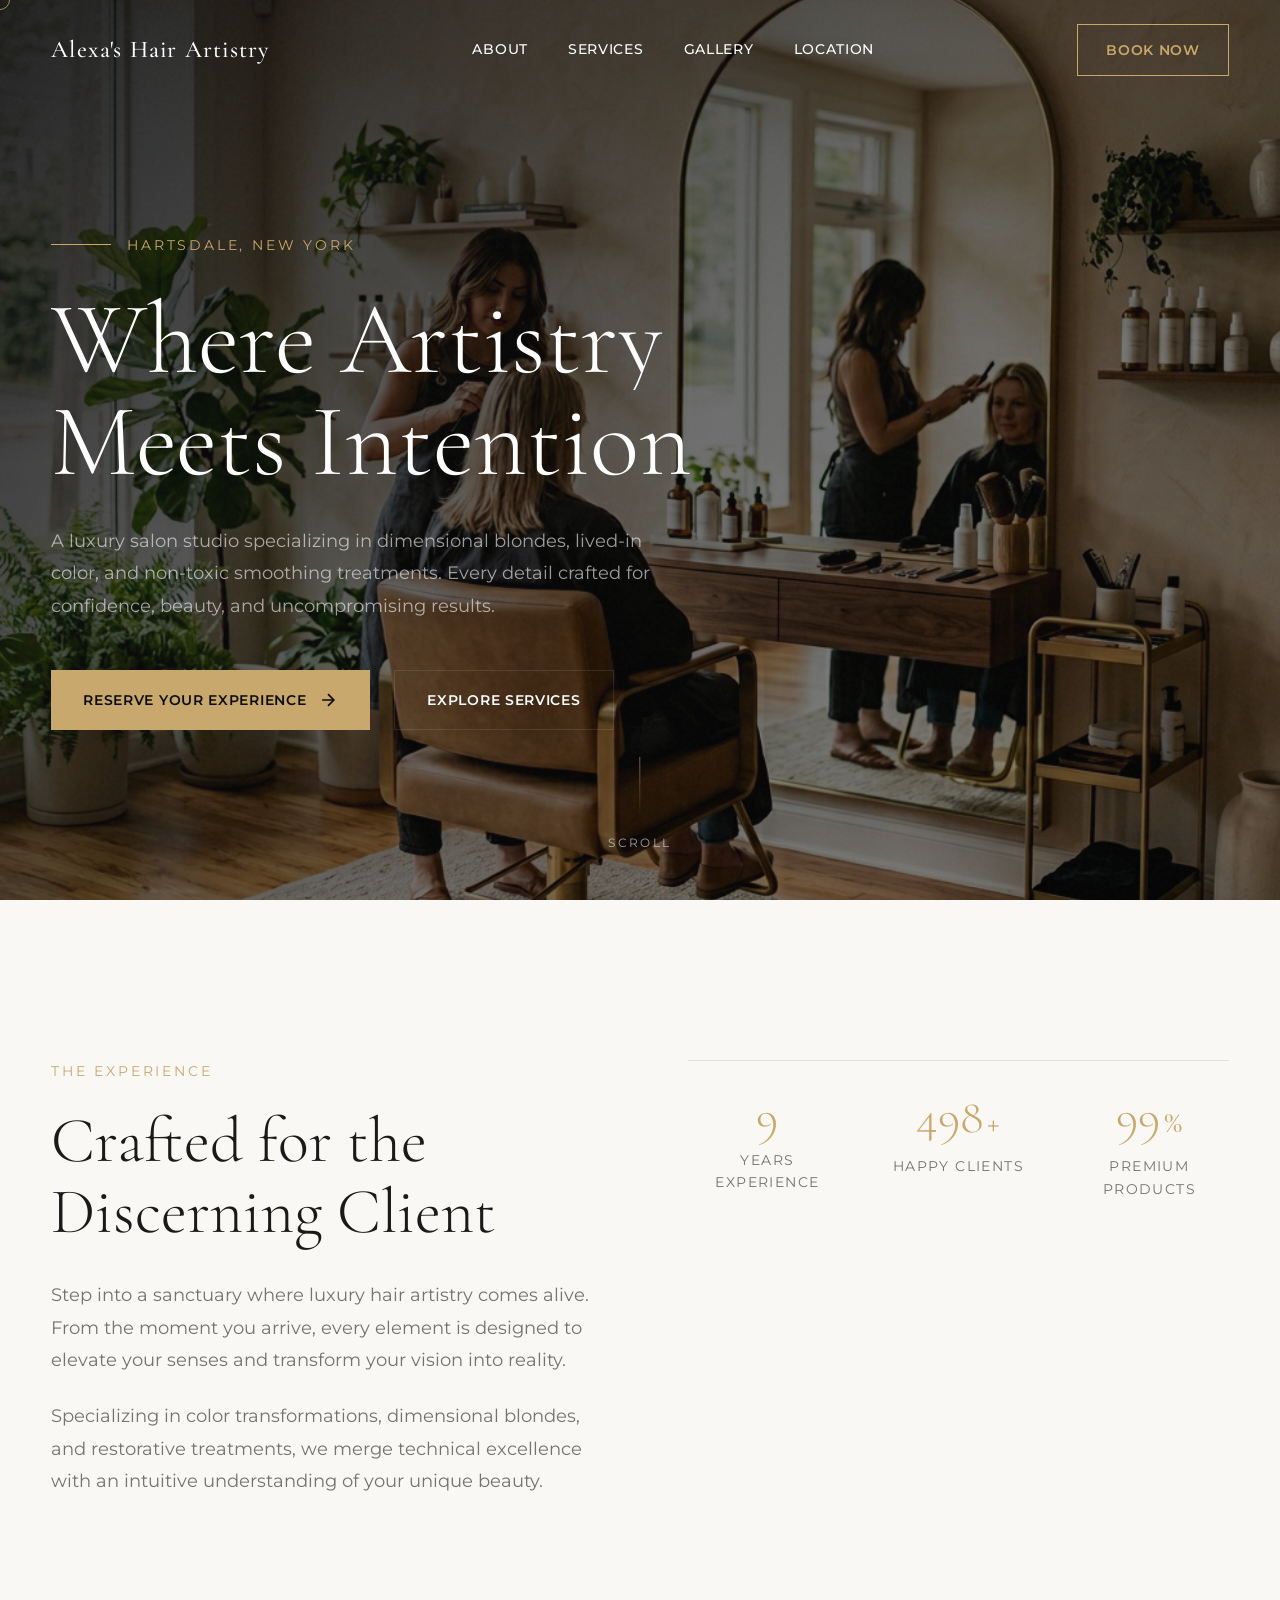
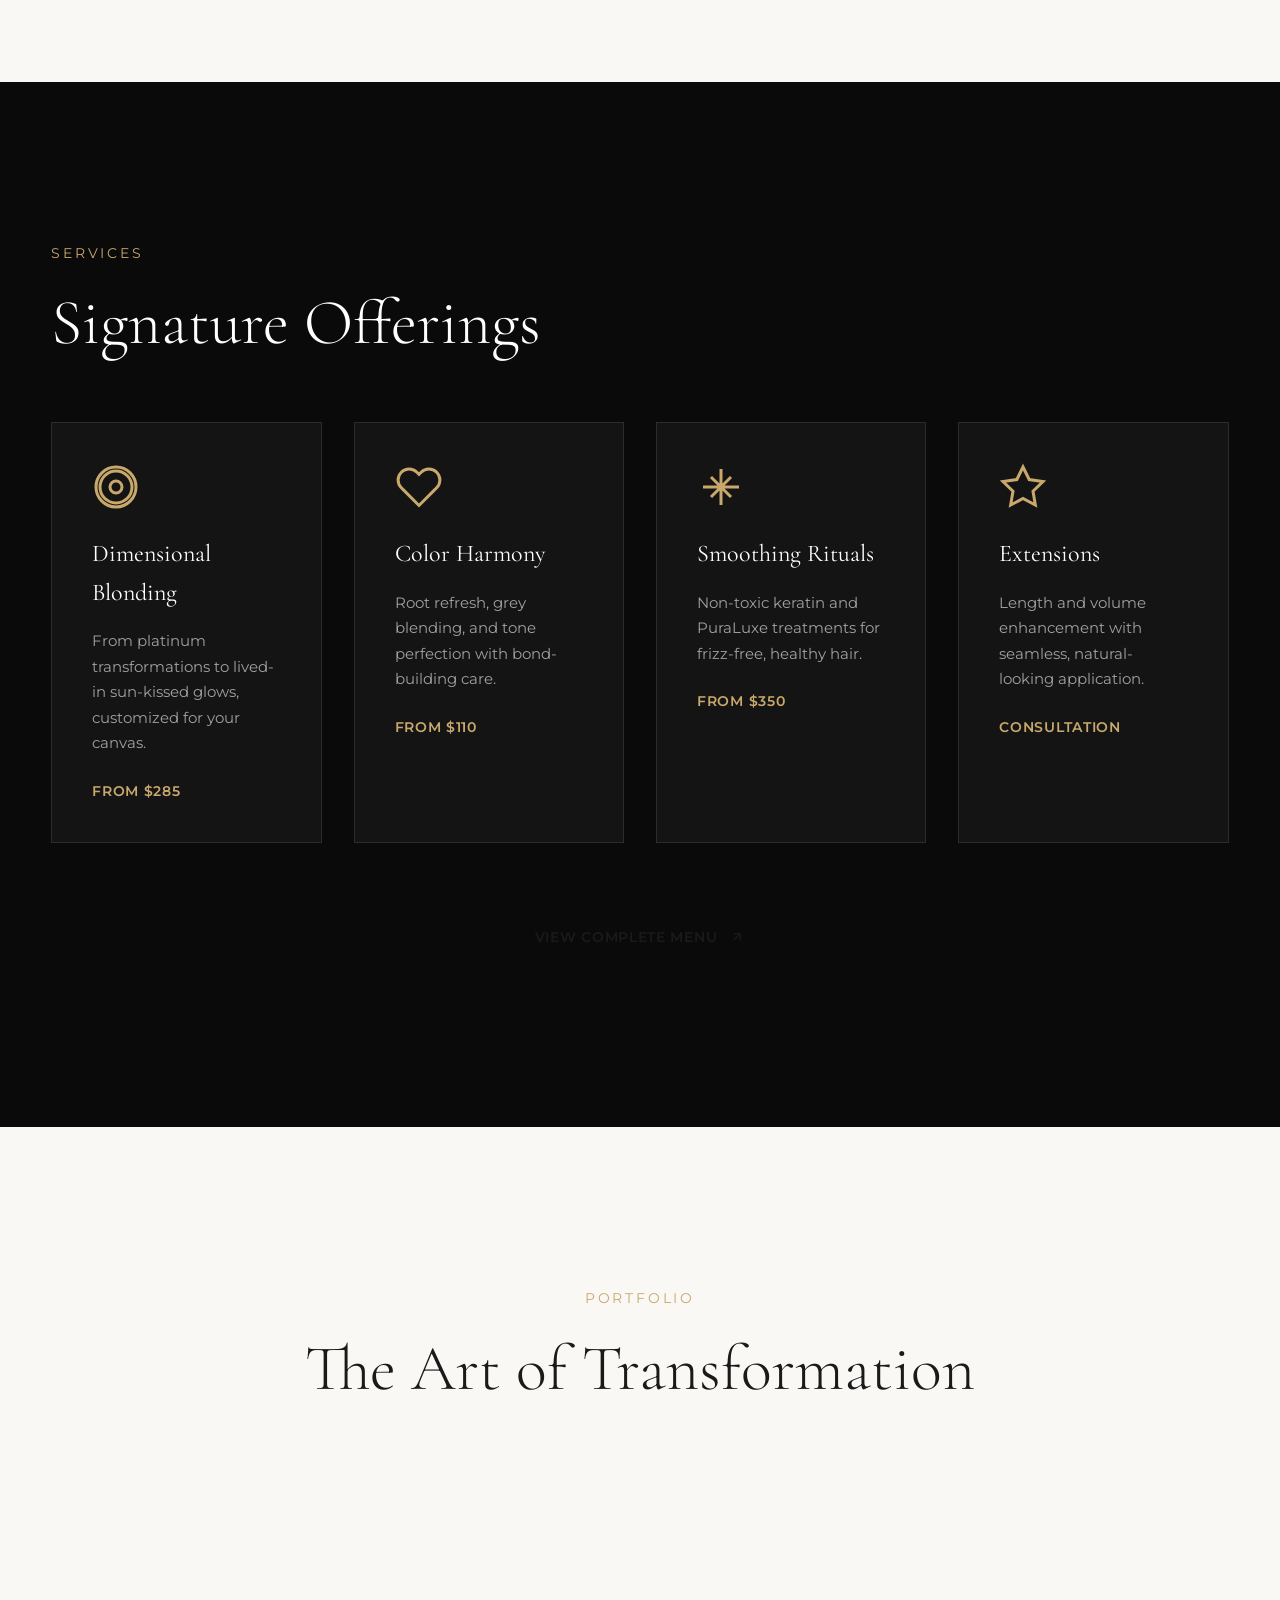
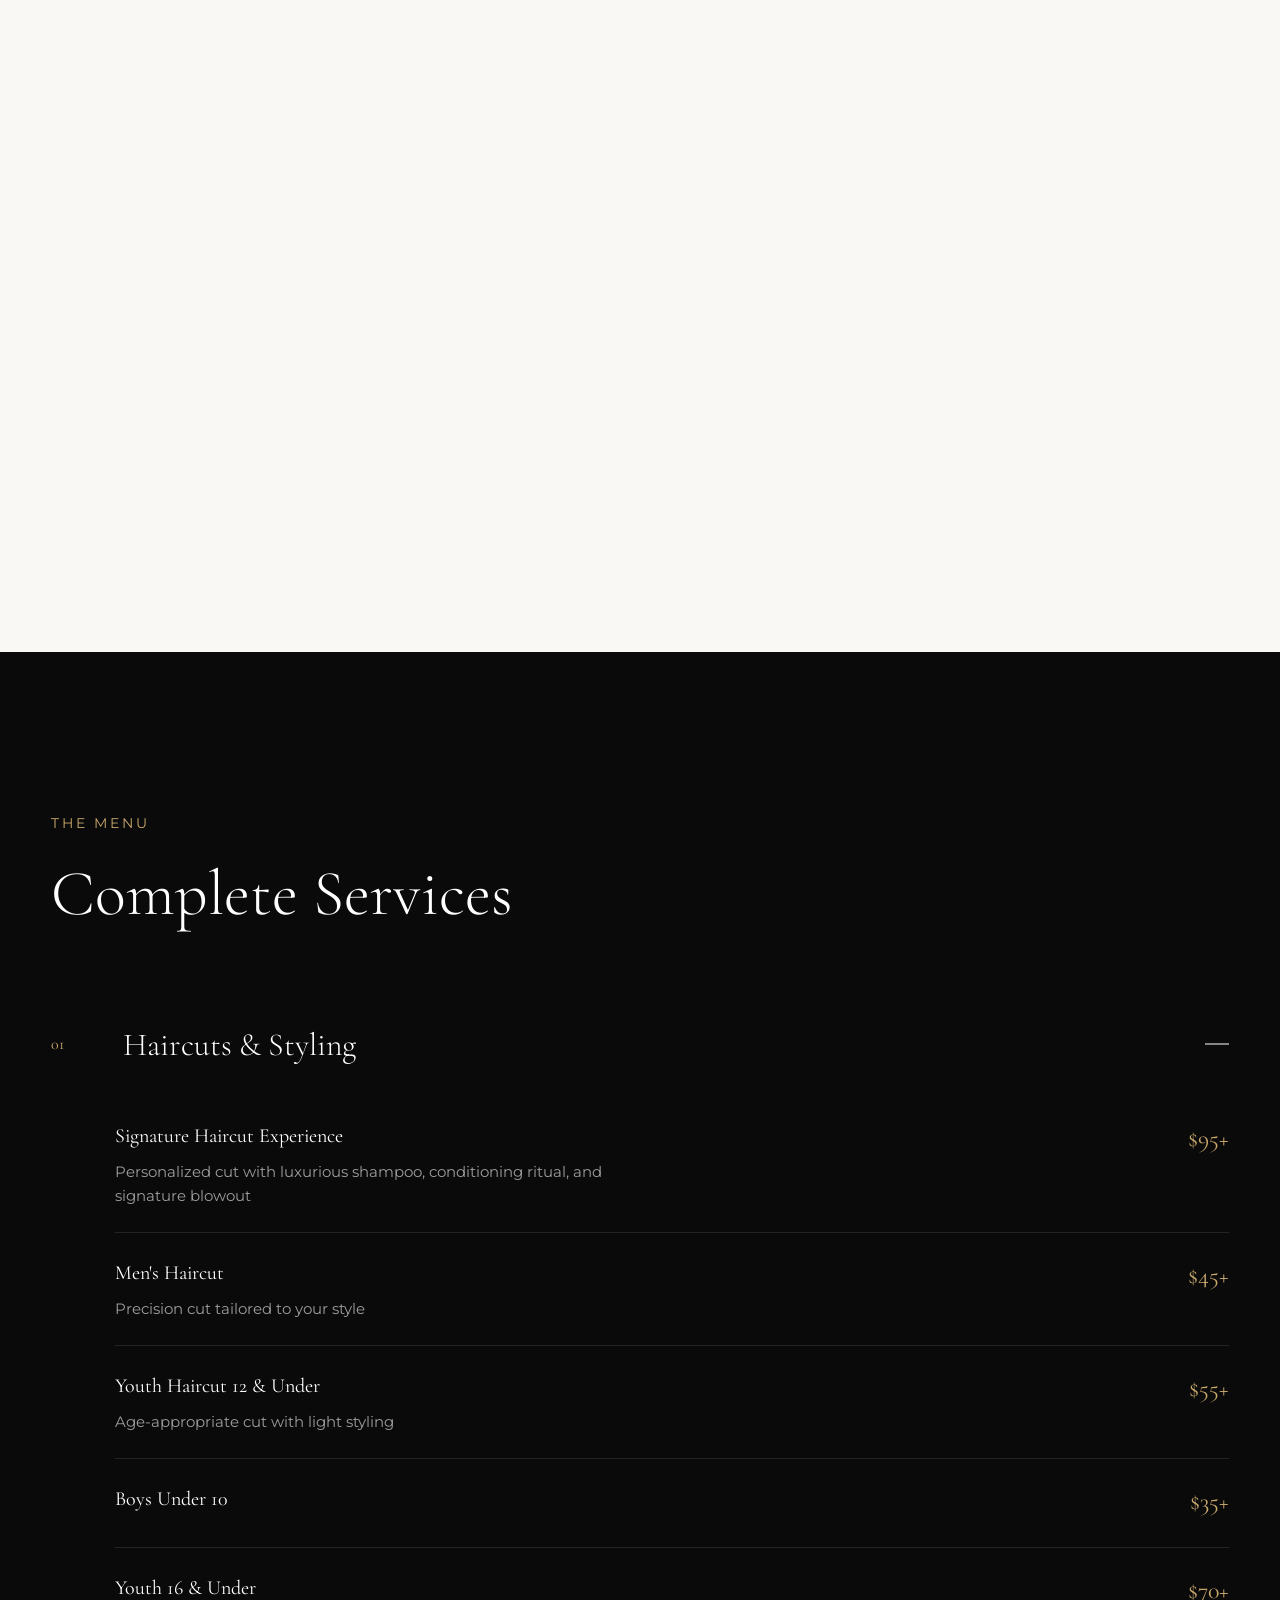
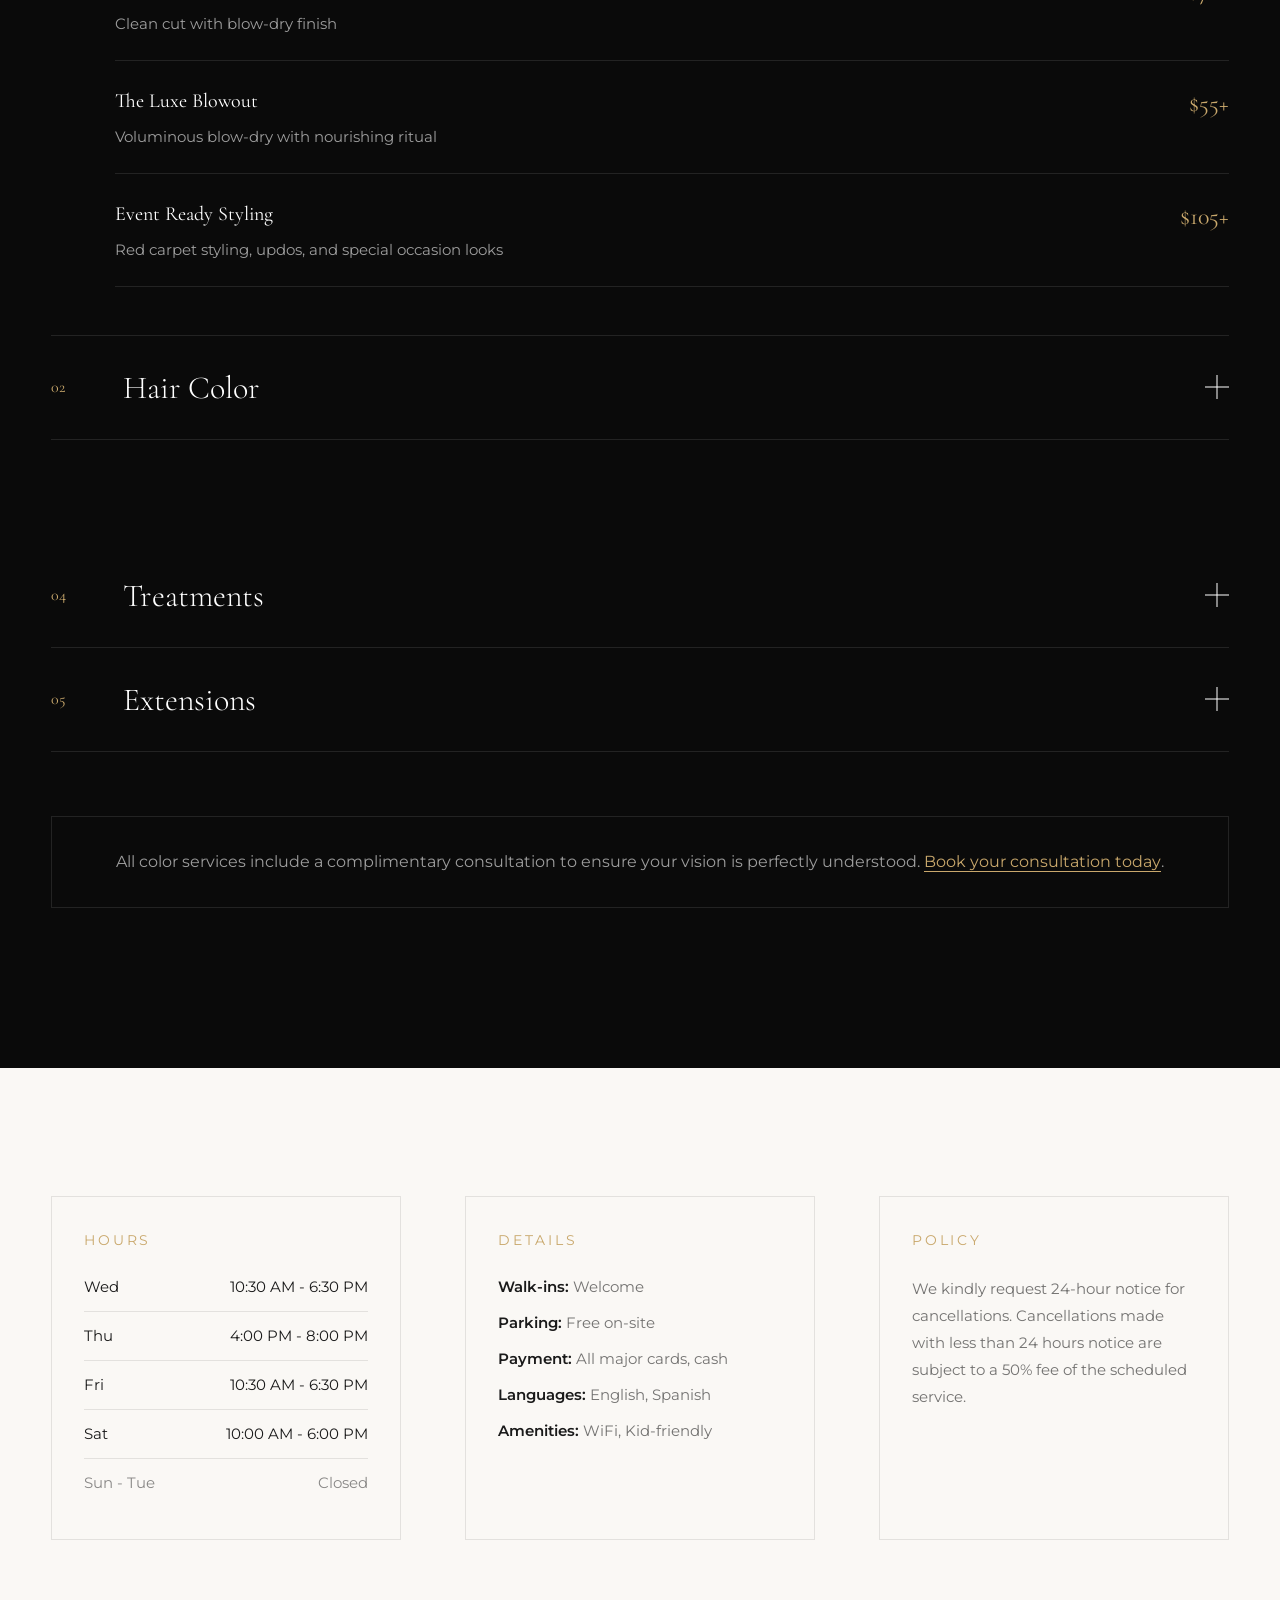
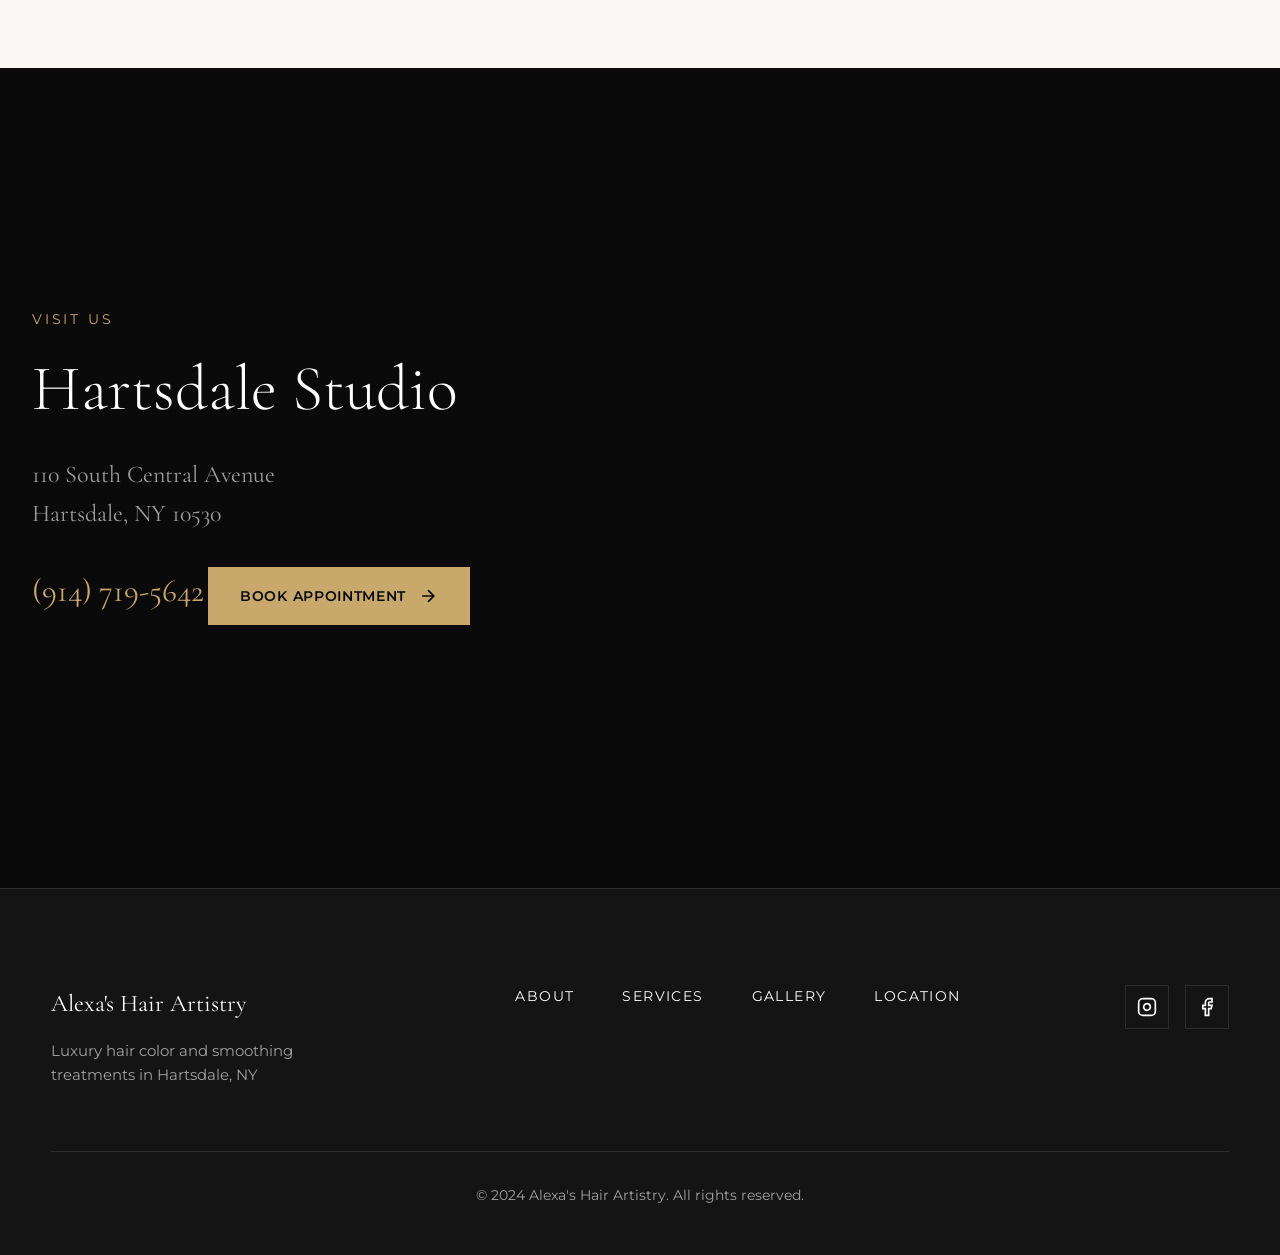
==== commit 0d90f9dd: "Revamp website layout and styles for Alexa's Hair Artistry. Update theme color, enhance navigation s" ====
--- a/index.html
+++ b/index.html
@@ -21,7 +21,7 @@
       rel="apple-touch-icon"
       href="https://51c46d9e86efbc2e8a3a-2cf820c5f887ee909ade2e14d7934417.ssl.cf2.rackcdn.com/Original/FIxsD_temp_170624634_325094_$2024_08_08_04_14_02_1372.png"
     />
-    <meta name="theme-color" content="#2a221a" />
+    <meta name="theme-color" content="#0a0a0a" />
 
     <meta property="og:title" content="Alexa's Hair Artistry | Hartsdale NY" />
     <meta
@@ -52,638 +52,627 @@
     <link rel="preconnect" href="https://fonts.googleapis.com" />
     <link rel="preconnect" href="https://fonts.gstatic.com" crossorigin />
     <link
-      href="https://fonts.googleapis.com/css2?family=Outfit:wght@300;400;500;600;700;800&display=swap"
+      href="https://fonts.googleapis.com/css2?family=Cormorant+Garamond:ital,wght@0,300;0,400;0,500;0,600;1,400&family=Montserrat:wght@300;400;500;600&display=swap"
       rel="stylesheet"
     />
     <link rel="stylesheet" href="css/styles.css" />
-  <base target="_blank">
-</head>
+  </head>
   <body id="top">
-    <div class="page-bg"></div>
-    <header class="site-header">
-      <a class="brand brand-logo" href="index.html">
-        <img
-          src="https://51c46d9e86efbc2e8a3a-2cf820c5f887ee909ade2e14d7934417.ssl.cf2.rackcdn.com/Original/FIxsD_temp_170624634_325094_$2024_08_08_04_14_02_1372.png"
-          alt="Alexa's Hair Artistry logo"
-        />
-      </a>
-      <button class="menu-toggle" aria-label="Toggle menu">Menu</button>
-      <nav class="nav">
-        <a href="#top" class="active">Home</a>
-        <a href="#about">About</a>
-        <a href="#services">Services</a>
-        <a href="#location-section">Location</a>
-      </nav>
-      <a
-        class="btn btn-primary header-cta"
-        href="https://www.vagaro.com/alexashairartistry/book-now"
-        target="_blank"
-        rel="noreferrer"
-        >Book Now</a
-      >
+    <!-- Grain Overlay -->
+    <div class="grain-overlay"></div>
+    
+    <!-- Navigation -->
+    <header class="site-header" id="header">
+      <div class="header-inner">
+        <a class="brand" href="index.html" aria-label="Alexa's Hair Artistry Home">
+          <span class="brand-text">Alexa's Hair Artistry</span>
+        </a>
+        
+        <nav class="nav" id="nav">
+          <a href="#about" class="nav-link magnetic-link">
+            <span class="nav-text">About</span>
+            <span class="nav-hover">About</span>
+          </a>
+          <a href="#services" class="nav-link magnetic-link">
+            <span class="nav-text">Services</span>
+            <span class="nav-hover">Services</span>
+          </a>
+          <a href="#gallery" class="nav-link magnetic-link">
+            <span class="nav-text">Gallery</span>
+            <span class="nav-hover">Gallery</span>
+          </a>
+          <a href="#location-section" class="nav-link magnetic-link">
+            <span class="nav-text">Location</span>
+            <span class="nav-hover">Location</span>
+          </a>
+        </nav>
+        
+        <a
+          class="btn-book magnetic-btn"
+          href="https://www.vagaro.com/alexashairartistry/book-now"
+          target="_blank"
+          rel="noreferrer"
+        >
+          <span class="btn-text">Book Now</span>
+          <span class="btn-fill"></span>
+        </a>
+        
+        <button class="menu-toggle" id="menuToggle" aria-label="Toggle menu">
+          <span class="hamburger-line"></span>
+          <span class="hamburger-line"></span>
+        </button>
+      </div>
     </header>
 
+    <!-- Mobile Menu -->
+    <div class="mobile-menu" id="mobileMenu">
+      <div class="mobile-menu-content">
+        <a href="#about" class="mobile-link">About</a>
+        <a href="#services" class="mobile-link">Services</a>
+        <a href="#gallery" class="mobile-link">Gallery</a>
+        <a href="#location-section" class="mobile-link">Location</a>
+        <a href="https://www.vagaro.com/alexashairartistry/book-now" class="mobile-link mobile-cta" target="_blank">Book Now</a>
+      </div>
+    </div>
+
     <main>
-      <section class="vagaro-hero reveal" id="about">
-        <div class="vagaro-hero-media" aria-hidden="true">
+      <!-- Hero Section -->
+      <section class="hero-section" id="about">
+        <div class="hero-bg">
           <img
             src="assets/vagaro/alexa-salon-studio-1.png"
-            alt=""
-            loading="eager"
+            alt="Alexa's Hair Artistry Studio"
+            class="hero-image"
             fetchpriority="high"
-            decoding="async"
           />
-        </div>
-        <div class="vagaro-hero-copy">
-          <p class="hero-kicker">Hartsdale, New York</p>
-          <h1 class="hero-title">Alexa's Hair Artistry</h1>
-          <p class="vagaro-lead">
-            Welcome to Alexa's Hair Artistry, a salon studio in Hartsdale where luxury
-            meets intention. I specialize in color transformations, lived-in color,
-            dimensional blondes, non-toxic smoothing treatments and effortless styles -
-            all designed with your lifestyle and hair health in mind. Step into a salon
-            experience where every detail is chosen for confidence, beauty, and results
-            without compromise.
+          <div class="hero-overlay"></div>
+        </div>
+        
+        <div class="hero-content">
+          <div class="hero-eyebrow" data-reveal="up">
+            <span class="line"></span>
+            <span>Hartsdale, New York</span>
+          </div>
+          
+          <h1 class="hero-title" data-reveal="up" data-delay="100">
+            <span class="title-line">Where Artistry</span>
+            <span class="title-line">Meets Intention</span>
+          </h1>
+          
+          <p class="hero-description" data-reveal="up" data-delay="200">
+            A luxury salon studio specializing in dimensional blondes, lived-in color, 
+            and non-toxic smoothing treatments. Every detail crafted for confidence, 
+            beauty, and uncompromising results.
           </p>
+          
+          <div class="hero-actions" data-reveal="up" data-delay="300">
+            <a href="https://www.vagaro.com/alexashairartistry/book-now" class="btn-primary magnetic-btn" target="_blank">
+              <span>Reserve Your Experience</span>
+              <svg width="20" height="20" viewBox="0 0 24 24" fill="none" stroke="currentColor" stroke-width="2">
+                <path d="M5 12h14M12 5l7 7-7 7"/>
+              </svg>
+            </a>
+            <a href="#services" class="btn-secondary magnetic-btn">
+              <span>Explore Services</span>
+            </a>
+          </div>
+        </div>
+        
+        <div class="scroll-indicator">
+          <div class="scroll-line"></div>
+          <span>Scroll</span>
         </div>
       </section>
 
-      <section class="vagaro-facility reveal" aria-labelledby="about-details-title">
-        <h2 id="about-details-title">Business Details</h2>
-        <div class="glass-card facility-grid">
-          <div class="facility-item">
-            <h3>Phone</h3>
-            <p><a href="tel:9147195642">(914) 719-5642</a></p>
-          </div>
-          <div class="facility-item">
-            <h3>Business Type</h3>
-            <p>Hair, Hair Extensions</p>
-          </div>
-          <div class="facility-item">
-            <h3>Walk-ins</h3>
-            <p>Yes</p>
-          </div>
-          <div class="facility-item facility-item-wide">
-            <h3>Payment Methods Accepted</h3>
-            <p>Visa and MasterCard, Discover, American Express, Debit card, Cash</p>
-          </div>
-          <div class="facility-item">
-            <h3>Amenities</h3>
-            <p>WiFi</p>
-          </div>
-          <div class="facility-item">
-            <h3>Parking</h3>
-            <p>Free parking</p>
-          </div>
-          <div class="facility-item">
-            <h3>Kid Friendly</h3>
-            <p>Yes</p>
-          </div>
-          <div class="facility-item">
-            <h3>Spoken Languages</h3>
-            <p>English, Spanish</p>
-          </div>
-          <div class="facility-item facility-item-wide">
-            <h3>Appointment Cancellation Policy</h3>
-            <p>
-              At Alexa's Hair Artistry, we strive to provide an exceptional standard of care.
-              In order to achieve this, we kindly request your cooperation in adhering to our
-              cancellation policy. We understand that unexpected circumstances may arise;
-              however, we kindly ask that you provide at least a 24 hour notice if you need
-              to cancel or reschedule your appt. Cancellations made with less than 24 hrs are
-              subject to a fee of 50% of the scheduled service. We appreciate your understanding
-              and cooperation in helping us maintain our schedule and serve all our clients
-              efficiently.
-            </p>
+      <!-- Introduction Section -->
+      <section class="intro-section">
+        <div class="container">
+          <div class="intro-grid">
+            <div class="intro-text" data-reveal="fade">
+              <span class="section-eyebrow">The Experience</span>
+              <h2 class="section-title">Crafted for the<br/>Discerning Client</h2>
+              <p class="intro-paragraph">
+                Step into a sanctuary where luxury hair artistry comes alive. From the moment 
+                you arrive, every element is designed to elevate your senses and transform 
+                your vision into reality.
+              </p>
+              <p class="intro-paragraph">
+                Specializing in color transformations, dimensional blondes, and restorative 
+                treatments, we merge technical excellence with an intuitive understanding of 
+                your unique beauty.
+              </p>
+            </div>
+            
+            <div class="intro-stats" data-reveal="fade" data-delay="200">
+              <div class="stat-item">
+                <span class="stat-number" data-count="10">0</span>
+                <span class="stat-label">Years Experience</span>
+              </div>
+              <div class="stat-item">
+                <span class="stat-number" data-count="500">0</span>
+                <span class="stat-suffix">+</span>
+                <span class="stat-label">Happy Clients</span>
+              </div>
+              <div class="stat-item">
+                <span class="stat-number" data-count="100">0</span>
+                <span class="stat-suffix">%</span>
+                <span class="stat-label">Premium Products</span>
+              </div>
+            </div>
           </div>
         </div>
       </section>
 
-      <section class="hours-section reveal" aria-labelledby="business-hours-title">
-        <div class="glass-card hours-card">
-          <div class="hours-header">
-            <h2 id="business-hours-title" class="location-kicker">Business Hours</h2>
-          </div>
-          <div class="hours-list premium-hours-list" aria-label="Business hours">
-            <div class="hours-row"><span>Sunday</span><span>Closed</span></div>
-            <div class="hours-row"><span>Monday</span><span>Closed</span></div>
-            <div class="hours-row"><span>Tuesday</span><span>Closed</span></div>
-            <div class="hours-row"><span>Wednesday</span><span>10:30 AM - 6:30 PM</span></div>
-            <div class="hours-row"><span>Thursday</span><span>4:00 PM - 8:00 PM</span></div>
-            <div class="hours-row"><span>Friday</span><span>10:30 AM - 6:30 PM</span></div>
-            <div class="hours-row"><span>Saturday</span><span>10:00 AM - 6:00 PM</span></div>
+      <!-- Services Preview -->
+      <section class="services-preview" id="services">
+        <div class="container">
+          <div class="section-header" data-reveal="up">
+            <span class="section-eyebrow">Services</span>
+            <h2 class="section-title">Signature Offerings</h2>
+          </div>
+          
+          <div class="services-grid">
+            <article class="service-card" data-reveal="up" data-delay="0">
+              <div class="service-card-inner">
+                <div class="service-icon">
+                  <svg viewBox="0 0 24 24" fill="none" stroke="currentColor" stroke-width="1.5">
+                    <path d="M12 2C6.48 2 2 6.48 2 12s4.48 10 10 10 10-4.48 10-10S17.52 2 12 2zm0 18c-4.41 0-8-3.59-8-8s3.59-8 8-8 8 3.59 8 8-3.59 8-8 8z"/>
+                    <circle cx="12" cy="12" r="3"/>
+                  </svg>
+                </div>
+                <h3>Dimensional Blonding</h3>
+                <p>From platinum transformations to lived-in sun-kissed glows, customized for your canvas.</p>
+                <span class="service-price">From $285</span>
+              </div>
+              <div class="service-card-glow"></div>
+            </article>
+            
+            <article class="service-card" data-reveal="up" data-delay="100">
+              <div class="service-card-inner">
+                <div class="service-icon">
+                  <svg viewBox="0 0 24 24" fill="none" stroke="currentColor" stroke-width="1.5">
+                    <path d="M20.84 4.61a5.5 5.5 0 00-7.78 0L12 5.67l-1.06-1.06a5.5 5.5 0 00-7.78 7.78l1.06 1.06L12 21.23l7.78-7.78 1.06-1.06a5.5 5.5 0 000-7.78z"/>
+                  </svg>
+                </div>
+                <h3>Color Harmony</h3>
+                <p>Root refresh, grey blending, and tone perfection with bond-building care.</p>
+                <span class="service-price">From $110</span>
+              </div>
+              <div class="service-card-glow"></div>
+            </article>
+            
+            <article class="service-card" data-reveal="up" data-delay="200">
+              <div class="service-card-inner">
+                <div class="service-icon">
+                  <svg viewBox="0 0 24 24" fill="none" stroke="currentColor" stroke-width="1.5">
+                    <path d="M12 3v18M3 12h18M7 7l10 10M7 17L17 7"/>
+                  </svg>
+                </div>
+                <h3>Smoothing Rituals</h3>
+                <p>Non-toxic keratin and PuraLuxe treatments for frizz-free, healthy hair.</p>
+                <span class="service-price">From $350</span>
+              </div>
+              <div class="service-card-glow"></div>
+            </article>
+            
+            <article class="service-card" data-reveal="up" data-delay="300">
+              <div class="service-card-inner">
+                <div class="service-icon">
+                  <svg viewBox="0 0 24 24" fill="none" stroke="currentColor" stroke-width="1.5">
+                    <path d="M12 2l3.09 6.26L22 9.27l-5 4.87 1.18 6.88L12 17.77l-6.18 3.25L7 14.14 2 9.27l6.91-1.01L12 2z"/>
+                  </svg>
+                </div>
+                <h3>Extensions</h3>
+                <p>Length and volume enhancement with seamless, natural-looking application.</p>
+                <span class="service-price">Consultation</span>
+              </div>
+              <div class="service-card-glow"></div>
+            </article>
+          </div>
+          
+          <div class="services-cta" data-reveal="up">
+            <a href="#full-services" class="btn-outline magnetic-btn">
+              <span>View Complete Menu</span>
+              <svg width="16" height="16" viewBox="0 0 24 24" fill="none" stroke="currentColor" stroke-width="2">
+                <path d="M7 17L17 7M17 7H7M17 7V17"/>
+              </svg>
+            </a>
           </div>
         </div>
       </section>
 
-      <section class="gallery reveal">
-        <h2>Gallery</h2>
-        <div class="gallery-grid">
-          <article class="gallery-card">
-            <img
-              src="assets/vagaro/alexa-salon-studio-1.png"
-              alt="Alexa's Hair Artistry photo 1"
-              loading="lazy"
-            />
-          </article>
-          <article class="gallery-card">
-            <img
-              src="assets/vagaro/alexa-color-work-2.png"
-              alt="Alexa's Hair Artistry photo 2"
-              loading="lazy"
-            />
-          </article>
-          <article class="gallery-card">
-            <img
-              src="assets/vagaro/alexa-studio-detail-3.png"
-              alt="Alexa's Hair Artistry photo 3"
-              loading="lazy"
-            />
-          </article>
+      <!-- Gallery Section -->
+      <section class="gallery-section" id="gallery">
+        <div class="container">
+          <div class="section-header center" data-reveal="up">
+            <span class="section-eyebrow">Portfolio</span>
+            <h2 class="section-title">The Art of Transformation</h2>
+          </div>
+          
+          <div class="gallery-showcase">
+            <div class="gallery-item large" data-reveal="scale" data-delay="0">
+              <div class="gallery-image-wrapper">
+                <img src="assets/vagaro/alexa-salon-studio-1.png" alt="Salon Studio" loading="lazy"/>
+                <div class="gallery-overlay">
+                  <span class="gallery-tag">The Studio</span>
+                </div>
+              </div>
+            </div>
+            
+            <div class="gallery-item" data-reveal="scale" data-delay="100">
+              <div class="gallery-image-wrapper">
+                <img src="assets/vagaro/alexa-color-work-2.png" alt="Color Work" loading="lazy"/>
+                <div class="gallery-overlay">
+                  <span class="gallery-tag">Color Work</span>
+                </div>
+              </div>
+            </div>
+            
+            <div class="gallery-item" data-reveal="scale" data-delay="200">
+              <div class="gallery-image-wrapper">
+                <img src="assets/vagaro/alexa-studio-detail-3.png" alt="Studio Detail" loading="lazy"/>
+                <div class="gallery-overlay">
+                  <span class="gallery-tag">Details</span>
+                </div>
+              </div>
+            </div>
+          </div>
         </div>
       </section>
 
-      <section class="card-grid reveal single-card-section">
-        <article class="glass-card">
-          <h2>Signature Services</h2>
-          <h3>Blonding, color, smoothing, and cuts</h3>
-          <p>
-            Popular services include signature haircuts, luxe blowouts, custom
-            highlights, specialty color sessions, gloss treatments, and non-toxic
-            keratin and smoothing services.
-          </p>
-          <p>
-            Explore the full menu below for categories, descriptions, and starting
-            prices pulled from the public business listing.
-          </p>
-        </article>
+      <!-- Full Services Section -->
+      <section class="full-services" id="full-services">
+        <div class="container">
+          <div class="section-header" data-reveal="up">
+            <span class="section-eyebrow">The Menu</span>
+            <h2 class="section-title">Complete Services</h2>
+          </div>
+          
+          <div class="services-accordion">
+            <!-- Haircuts -->
+            <div class="accordion-item" data-reveal="up">
+              <button class="accordion-trigger" aria-expanded="false">
+                <span class="accordion-number">01</span>
+                <span class="accordion-title">Haircuts & Styling</span>
+                <span class="accordion-icon">
+                  <span class="accordion-line horizontal"></span>
+                  <span class="accordion-line vertical"></span>
+                </span>
+              </button>
+              <div class="accordion-content">
+                <div class="service-list">
+                  <div class="service-row">
+                    <div class="service-info">
+                      <h4>Signature Haircut Experience</h4>
+                      <p>Personalized cut with luxurious shampoo, conditioning ritual, and signature blowout</p>
+                    </div>
+                    <span class="service-amount">$95+</span>
+                  </div>
+                  <div class="service-row">
+                    <div class="service-info">
+                      <h4>Men's Haircut</h4>
+                      <p>Precision cut tailored to your style</p>
+                    </div>
+                    <span class="service-amount">$45+</span>
+                  </div>
+                  <div class="service-row">
+                    <div class="service-info">
+                      <h4>Youth Haircut 12 & Under</h4>
+                      <p>Age-appropriate cut with light styling</p>
+                    </div>
+                    <span class="service-amount">$55+</span>
+                  </div>
+                  <div class="service-row">
+                    <div class="service-info">
+                      <h4>Boys Under 10</h4>
+                    </div>
+                    <span class="service-amount">$35+</span>
+                  </div>
+                  <div class="service-row">
+                    <div class="service-info">
+                      <h4>Youth 16 & Under</h4>
+                      <p>Clean cut with blow-dry finish</p>
+                    </div>
+                    <span class="service-amount">$70+</span>
+                  </div>
+                  <div class="service-row">
+                    <div class="service-info">
+                      <h4>The Luxe Blowout</h4>
+                      <p>Voluminous blow-dry with nourishing ritual</p>
+                    </div>
+                    <span class="service-amount">$55+</span>
+                  </div>
+                  <div class="service-row">
+                    <div class="service-info">
+                      <h4>Event Ready Styling</h4>
+                      <p>Red carpet styling, updos, and special occasion looks</p>
+                    </div>
+                    <span class="service-amount">$105+</span>
+                  </div>
+                </div>
+              </div>
+            </div>
+
+            <!-- Color -->
+            <div class="accordion-item" data-reveal="up">
+              <button class="accordion-trigger" aria-expanded="false">
+                <span class="accordion-number">02</span>
+                <span class="accordion-title">Hair Color</span>
+                <span class="accordion-icon">
+                  <span class="accordion-line horizontal"></span>
+                  <span class="accordion-line vertical"></span>
+                </span>
+              </button>
+              <div class="accordion-content">
+                <div class="service-list">
+                  <div class="service-row">
+                    <div class="service-info">
+                      <h4>Root Refresh</h4>
+                      <p>Ammonia & PPD-free root color with bond-building treatment</p>
+                    </div>
+                    <span class="service-amount">$110+</span>
+                  </div>
+                  <div class="service-row">
+                    <div class="service-info">
+                      <h4>Modern Grey Whisper</h4>
+                      <p>Sheer tint to soften grey with dimension</p>
+                    </div>
+                    <span class="service-amount">$95+</span>
+                  </div>
+                  <div class="service-row">
+                    <div class="service-info">
+                      <h4>Color Harmony Treatment</h4>
+                      <p>All-over tone refresh with gloss and conditioning</p>
+                    </div>
+                    <span class="service-amount">$155+</span>
+                  </div>
+                  <div class="service-row">
+                    <div class="service-info">
+                      <h4>Signature Gloss</h4>
+                      <p>Color-refreshing treatment for shine and softness</p>
+                    </div>
+                    <span class="service-amount">$65+</span>
+                  </div>
+                  <div class="service-row">
+                    <div class="service-info">
+                      <h4>Corrective Color</h4>
+                      <p>Custom strategy session — pricing varies</p>
+                    </div>
+                    <span class="service-amount">Consult</span>
+                  </div>
+                </div>
+              </div>
+            </div>
+
+            <!-- Highlights -->
+            <div class="accordion-item" data-reveal="up">
+              <button class="accordion-trigger" aria-expanded="false">
+                <span class="accordion-number">03</span>
+                <span class="accordion-title">Custom Highlights</span>
+                <span class="accordion-icon">
+                  <span class="accordion-line horizontal"></span>
+                  <span class="accordion-line vertical"></span>
+                </span>
+              </button>
+              <div class="accordion-content">
+                <div class="service-list">
+                  <div class="service-row featured">
+                    <div class="service-info">
+                      <h4>The Luxe Blonding</h4>
+                      <p>Full transformation for maximum lift and brightness. Includes bond care and glossing.</p>
+                      <span class="featured-tag">Signature</span>
+                    </div>
+                    <span class="service-amount">$315+</span>
+                  </div>
+                  <div class="service-row featured">
+                    <div class="service-info">
+                      <h4>The Lived-In Blonding Experience</h4>
+                      <p>Effortless, low-maintenance blonding with graceful grow-out</p>
+                      <span class="featured-tag">Popular</span>
+                    </div>
+                    <span class="service-amount">$285+</span>
+                  </div>
+                  <div class="service-row">
+                    <div class="service-info">
+                      <h4>PureGlow Partial</h4>
+                      <p>Crown and face-framing highlights</p>
+                    </div>
+                    <span class="service-amount">$130+</span>
+                  </div>
+                  <div class="service-row">
+                    <div class="service-info">
+                      <h4>Half and Radiant</h4>
+                      <p>Half head of customized highlights</p>
+                    </div>
+                    <span class="service-amount">$205+</span>
+                  </div>
+                  <div class="service-row">
+                    <div class="service-info">
+                      <h4>Ombre Oasis</h4>
+                      <p>Beautiful color contrasts from dark roots to light ends</p>
+                    </div>
+                    <span class="service-amount">$315+</span>
+                  </div>
+                </div>
+              </div>
+            </div>
+
+            <!-- Treatments -->
+            <div class="accordion-item" data-reveal="up">
+              <button class="accordion-trigger" aria-expanded="false">
+                <span class="accordion-number">04</span>
+                <span class="accordion-title">Treatments</span>
+                <span class="accordion-icon">
+                  <span class="accordion-line horizontal"></span>
+                  <span class="accordion-line vertical"></span>
+                </span>
+              </button>
+              <div class="accordion-content">
+                <div class="service-list">
+                  <div class="service-row featured">
+                    <div class="service-info">
+                      <h4>Non-Toxic Keratin Treatment</h4>
+                      <p>Formaldehyde-free smoothing treatment lasting up to 4 months</p>
+                      <span class="featured-tag">Premium</span>
+                    </div>
+                    <span class="service-amount">$350+</span>
+                  </div>
+                  <div class="service-row featured">
+                    <div class="service-info">
+                      <h4>PuraLuxe Smoothing Treatment</h4>
+                      <p>Amino acid-powered, clean alternative with no downtime</p>
+                      <span class="featured-tag">Premium</span>
+                    </div>
+                    <span class="service-amount">$375+</span>
+                  </div>
+                  <div class="service-row">
+                    <div class="service-info">
+                      <h4>K18 Repair Treatment</h4>
+                      <p>Reconstructs damaged keratin chains</p>
+                    </div>
+                    <span class="service-amount">$45</span>
+                  </div>
+                  <div class="service-row">
+                    <div class="service-info">
+                      <h4>Bond Building Treatment</h4>
+                      <p>Protects against color fading, boosts shine</p>
+                    </div>
+                    <span class="service-amount">$55</span>
+                  </div>
+                  <div class="service-row">
+                    <div class="service-info">
+                      <h4>The Scalp Reset Ritual</h4>
+                      <p>Detoxifying scalp treatment with exfoliation and hydration</p>
+                    </div>
+                    <span class="service-amount">$105+</span>
+                  </div>
+                </div>
+              </div>
+            </div>
+
+            <!-- Extensions -->
+            <div class="accordion-item" data-reveal="up">
+              <button class="accordion-trigger" aria-expanded="false">
+                <span class="accordion-number">05</span>
+                <span class="accordion-title">Extensions</span>
+                <span class="accordion-icon">
+                  <span class="accordion-line horizontal"></span>
+                  <span class="accordion-line vertical"></span>
+                </span>
+              </button>
+              <div class="accordion-content">
+                <div class="service-list">
+                  <div class="service-row">
+                    <div class="service-info">
+                      <h4>Extensions Consultation</h4>
+                      <p>Complimentary consultation to determine method and hair requirements</p>
+                    </div>
+                    <span class="service-amount">Free</span>
+                  </div>
+                  <div class="service-row">
+                    <div class="service-info">
+                      <h4>Extensions Implementation</h4>
+                      <p>Application for length/volume (per box, hair not included)</p>
+                    </div>
+                    <span class="service-amount">Contact</span>
+                  </div>
+                  <div class="service-row">
+                    <div class="service-info">
+                      <h4>Extensions Touch-up</h4>
+                      <p>Reapplication and maintenance (per box)</p>
+                    </div>
+                    <span class="service-amount">Contact</span>
+                  </div>
+                </div>
+              </div>
+            </div>
+          </div>
+          
+          <div class="services-note" data-reveal="fade">
+            <p>All color services include a complimentary consultation to ensure your vision is perfectly understood. 
+            <a href="https://www.vagaro.com/alexashairartistry/book-now" target="_blank">Book your consultation today</a>.</p>
+          </div>
+        </div>
       </section>
 
-      <section class="alexa-services-catalog reveal" id="services">
-        <h2>Services</h2>
-        <p class="muted">
-          Menus, starting prices, earned points, and descriptions are taken from the
-          business's public service listings. Call to request an appointment.
-        </p>
-
-        <details class="service-category" open>
-          <summary>
-            <span class="acc-title">Haircuts and Other</span>
-            <span class="acc-toggle" aria-hidden="true"></span>
-          </summary>
-          <div class="service-cards-grid">
-            <article class="service-offer-card">
-              <div class="service-offer-head">
-                <h3>Signature Haircut Experience</h3>
-                <span class="service-price">Starting at $95.00</span>
-              </div>
-              <p class="service-points">Earned points: 60</p>
-              <p class="service-desc">
-                A personalized haircut tailored to your face shape, texture and lifestyle.
-                Includes a luxurious shampoo, relaxing conditioning ritual, precision cut,
-                and a signature blowout for a polished finish.
+      <!-- Info Section -->
+      <section class="info-section">
+        <div class="container">
+          <div class="info-grid">
+            <div class="info-block" data-reveal="up">
+              <span class="info-label">Hours</span>
+              <div class="hours-list">
+                <div class="hours-row">
+                  <span>Wed</span>
+                  <span>10:30 AM - 6:30 PM</span>
+                </div>
+                <div class="hours-row">
+                  <span>Thu</span>
+                  <span>4:00 PM - 8:00 PM</span>
+                </div>
+                <div class="hours-row">
+                  <span>Fri</span>
+                  <span>10:30 AM - 6:30 PM</span>
+                </div>
+                <div class="hours-row">
+                  <span>Sat</span>
+                  <span>10:00 AM - 6:00 PM</span>
+                </div>
+                <div class="hours-row closed">
+                  <span>Sun - Tue</span>
+                  <span>Closed</span>
+                </div>
+              </div>
+            </div>
+            
+            <div class="info-block" data-reveal="up" data-delay="100">
+              <span class="info-label">Details</span>
+              <ul class="info-list">
+                <li><strong>Walk-ins:</strong> Welcome</li>
+                <li><strong>Parking:</strong> Free on-site</li>
+                <li><strong>Payment:</strong> All major cards, cash</li>
+                <li><strong>Languages:</strong> English, Spanish</li>
+                <li><strong>Amenities:</strong> WiFi, Kid-friendly</li>
+              </ul>
+            </div>
+            
+            <div class="info-block policy" data-reveal="up" data-delay="200">
+              <span class="info-label">Policy</span>
+              <p class="policy-text">
+                We kindly request 24-hour notice for cancellations. Cancellations made with less than 
+                24 hours notice are subject to a 50% fee of the scheduled service.
               </p>
-              <a class="btn-request" href="https://www.vagaro.com/alexashairartistry/book-now" target="_blank" rel="noreferrer">Request</a>
-            </article>
-            <article class="service-offer-card">
-              <div class="service-offer-head">
-                <h3>Men's Haircut</h3>
-                <span class="service-price">Starting at $45.00</span>
-              </div>
-              <p class="service-points">Earned points: 40</p>
-              <a class="btn-request" href="https://www.vagaro.com/alexashairartistry/book-now" target="_blank" rel="noreferrer">Request</a>
-            </article>
-            <article class="service-offer-card">
-              <div class="service-offer-head">
-                <h3>Youth Haircut 12 and Under</h3>
-                <span class="service-price">Starting at $55.00</span>
-              </div>
-              <p class="service-points">Earned points: 45</p>
-              <p class="service-desc">
-                A clean, age appropriate cut for younger guests. Includes a light blow-dry
-                or styling finish.
-              </p>
-              <a class="btn-request" href="https://www.vagaro.com/alexashairartistry/book-now" target="_blank" rel="noreferrer">Request</a>
-            </article>
-            <article class="service-offer-card">
-              <div class="service-offer-head">
-                <h3>Boys Haircut under 10</h3>
-                <span class="service-price">Starting at $35.00</span>
-              </div>
-              <p class="service-points">Earned points: 35</p>
-              <p class="service-desc">Hair cuts for boys under 10 years old.</p>
-              <a class="btn-request" href="https://www.vagaro.com/alexashairartistry/book-now" target="_blank" rel="noreferrer">Request</a>
-            </article>
-            <article class="service-offer-card">
-              <div class="service-offer-head">
-                <h3>Youth Haircut 16 and Under</h3>
-                <span class="service-price">Starting at $70.00</span>
-              </div>
-              <p class="service-points">Earned points: 55</p>
-              <p class="service-desc">
-                A clean, age appropriate cut for younger guests. Includes a light blow-dry
-                or styling finish.
-              </p>
-              <a class="btn-request" href="https://www.vagaro.com/alexashairartistry/book-now" target="_blank" rel="noreferrer">Request</a>
-            </article>
-            <article class="service-offer-card">
-              <div class="service-offer-head">
-                <h3>Consultation</h3>
-                <span class="service-price">$0.00</span>
-              </div>
-              <a class="btn-request" href="https://www.vagaro.com/alexashairartistry/book-now" target="_blank" rel="noreferrer">Request</a>
-            </article>
-          </div>
-        </details>
-
-        <details class="service-category">
-          <summary>
-            <span class="acc-title">Styles</span>
-            <span class="acc-toggle" aria-hidden="true"></span>
-          </summary>
-          <div class="service-cards-grid">
-            <article class="service-offer-card">
-              <div class="service-offer-head">
-                <h3>Braid</h3>
-                <span class="service-price">Starting at $35.00</span>
-              </div>
-              <p class="service-points">Earned points: 35</p>
-              <p class="service-desc">Style your hair with a French or Dutch braid.</p>
-              <a class="btn-request" href="https://www.vagaro.com/alexashairartistry/book-now" target="_blank" rel="noreferrer">Request</a>
-            </article>
-            <article class="service-offer-card">
-              <div class="service-offer-head">
-                <h3>The Luxe Blowout</h3>
-                <span class="service-price">Starting at $55.00</span>
-              </div>
-              <p class="service-points">Earned points: 45</p>
-              <p class="service-desc">
-                A smooth, voluminous blow-dry with lasting body and shine. Includes a
-                nourishing and relaxing shampoo and conditioning ritual.
-              </p>
-              <a class="btn-request" href="https://www.vagaro.com/alexashairartistry/book-now" target="_blank" rel="noreferrer">Request</a>
-            </article>
-            <article class="service-offer-card">
-              <div class="service-offer-head">
-                <h3>Sculpt and Style</h3>
-                <span class="service-price">Starting at $85.00</span>
-              </div>
-              <p class="service-points">Earned points: 60</p>
-              <p class="service-desc">
-                Add soft waves, curls or sleek finishes using hot tools after blowout.
-                Designed to elevate your look.
-              </p>
-              <a class="btn-request" href="https://www.vagaro.com/alexashairartistry/book-now" target="_blank" rel="noreferrer">Request</a>
-            </article>
-            <article class="service-offer-card">
-              <div class="service-offer-head">
-                <h3>Event Ready Styling</h3>
-                <span class="service-price">Starting at $105.00</span>
-              </div>
-              <p class="service-points">Earned points: 95</p>
-              <p class="service-desc">
-                Red carpet or special occasion styling-from glam curls to polished updos.
-                Ideal for photoshoots, parties and important events.
-              </p>
-              <a class="btn-request" href="https://www.vagaro.com/alexashairartistry/book-now" target="_blank" rel="noreferrer">Request</a>
-            </article>
-          </div>
-        </details>
-
-        <details class="service-category">
-          <summary>
-            <span class="acc-title">Hair Color</span>
-            <span class="acc-toggle" aria-hidden="true"></span>
-          </summary>
-          <div class="service-cards-grid">
-            <article class="service-offer-card">
-              <div class="service-offer-head">
-                <h3>Root Refresh</h3>
-                <span class="service-price">Starting at $110.00</span>
-              </div>
-              <p class="service-points">Earned points: 105</p>
-              <p class="service-desc">
-                A gentle, ammonia and PPD free root color application that includes a
-                nourishing bond building treatment for hair health and vibrancy. Safe,
-                scalp-friendly formula.
-              </p>
-              <a class="btn-request" href="https://www.vagaro.com/alexashairartistry/book-now" target="_blank" rel="noreferrer">Request</a>
-            </article>
-            <article class="service-offer-card">
-              <div class="service-offer-head">
-                <h3>Modern Grey Whisper</h3>
-                <span class="service-price">Starting at $95.00</span>
-              </div>
-              <p class="service-points">Earned points: 85</p>
-              <p class="service-desc">
-                A sheer tint to soften the appearance of grey while adding tone and
-                dimension without full coverage. Ideal for those embracing their natural
-                grey with a polished finish.
-              </p>
-              <a class="btn-request" href="https://www.vagaro.com/alexashairartistry/book-now" target="_blank" rel="noreferrer">Request</a>
-            </article>
-            <article class="service-offer-card">
-              <div class="service-offer-head">
-                <h3>Corrective Color Session</h3>
-                <span class="service-price">Pricing varies</span>
-              </div>
-              <p class="service-desc">
-                Custom strategy session to bring your hair back to balance, beauty, and
-                vibrancy. Pricing and timing vary based on hair history and goals.
-              </p>
-              <a class="btn-request" href="https://www.vagaro.com/alexashairartistry/book-now" target="_blank" rel="noreferrer">Request</a>
-            </article>
-            <article class="service-offer-card">
-              <div class="service-offer-head">
-                <h3>Color Harmony Treatment (All-Over Tone Refresh)</h3>
-                <span class="service-price">Starting at $155.00</span>
-              </div>
-              <p class="service-points">Earned points: 155</p>
-              <p class="service-desc">
-                Even out faded or brassy tones and restore shine across your full canvas.
-                Includes a gloss and conditioning treatment. Recommended between major color
-                sessions.
-              </p>
-              <a class="btn-request" href="https://www.vagaro.com/alexashairartistry/book-now" target="_blank" rel="noreferrer">Request</a>
-            </article>
-            <article class="service-offer-card">
-              <div class="service-offer-head">
-                <h3>Double Process</h3>
-                <span class="service-price">-</span>
-              </div>
-              <p class="service-desc">
-                Double Process is a transformative service that involves bleaching your hair
-                to lift your natural color and applying a new hue in a two-step process.
-              </p>
-              <a class="btn-request" href="https://www.vagaro.com/alexashairartistry/book-now" target="_blank" rel="noreferrer">Request</a>
-            </article>
-            <article class="service-offer-card">
-              <div class="service-offer-head">
-                <h3>Signature Gloss Treatment</h3>
-                <span class="service-price">Starting at $65.00</span>
-              </div>
-              <p class="service-points">Earned points: 50</p>
-              <p class="service-desc">
-                A nourishing color-refreshing treatment to enhance tone, add shine, and
-                seal in softness. Perfect between blonding services or to refresh faded
-                color.
-              </p>
-              <a class="btn-request" href="https://www.vagaro.com/alexashairartistry/book-now" target="_blank" rel="noreferrer">Request</a>
-            </article>
-          </div>
-        </details>
-
-        <details class="service-category">
-          <summary>
-            <span class="acc-title">Custom Highlight</span>
-            <span class="acc-toggle" aria-hidden="true"></span>
-          </summary>
-          <div class="service-cards-grid">
-            <article class="service-offer-card">
-              <div class="service-offer-head">
-                <h3>PureGlow Partial</h3>
-                <span class="service-price">Starting at $130.00</span>
-              </div>
-              <p class="service-points">Earned points: 125</p>
-              <p class="service-desc">
-                Strategic lightening through the crown and face framing areas for a bright,
-                dimensional refresh without the full commitment.
-              </p>
-              <a class="btn-request" href="https://www.vagaro.com/alexashairartistry/book-now" target="_blank" rel="noreferrer">Request</a>
-            </article>
-            <article class="service-offer-card">
-              <div class="service-offer-head">
-                <h3>Half and Radiant</h3>
-                <span class="service-price">Starting at $205.00</span>
-              </div>
-              <p class="service-points">Earned points: 205</p>
-              <p class="service-desc">
-                A half head of customized highlights for seamless brightness and lived-in
-                dimension. Includes bond care and glossing.
-              </p>
-              <a class="btn-request" href="https://www.vagaro.com/alexashairartistry/book-now" target="_blank" rel="noreferrer">Request</a>
-            </article>
-            <article class="service-offer-card">
-              <div class="service-offer-head">
-                <h3>The Luxe Blonding</h3>
-                <span class="service-price">Starting at $315.00</span>
-              </div>
-              <p class="service-points">Earned points: 265</p>
-              <p class="service-desc">
-                A full transformation designed for maximum lift and brightness. Perfect for
-                platinum, bold blondes-includes bond care and glossing.
-              </p>
-              <a class="btn-request" href="https://www.vagaro.com/alexashairartistry/book-now" target="_blank" rel="noreferrer">Request</a>
-            </article>
-            <article class="service-offer-card">
-              <div class="service-offer-head">
-                <h3>The lived-in Blonding Experience</h3>
-                <span class="service-price">Starting at $285.00</span>
-              </div>
-              <p class="service-points">Earned points: 285</p>
-              <p class="service-desc">
-                Effortless, low maintenance blonding for a soft, sunlit glow and graceful
-                grow-out-includes bond care and glossing.
-              </p>
-              <a class="btn-request" href="https://www.vagaro.com/alexashairartistry/book-now" target="_blank" rel="noreferrer">Request</a>
-            </article>
-            <article class="service-offer-card">
-              <div class="service-offer-head">
-                <h3>The Root Brightener</h3>
-                <span class="service-price">Starting at $135.00</span>
-              </div>
-              <p class="service-points">Earned points: 130</p>
-              <p class="service-desc">
-                Blonde maintenance for existing all-over blondes-includes toner and bond
-                protection.
-              </p>
-              <a class="btn-request" href="https://www.vagaro.com/alexashairartistry/book-now" target="_blank" rel="noreferrer">Request</a>
-            </article>
-            <article class="service-offer-card">
-              <div class="service-offer-head">
-                <h3>Ombre Oasis</h3>
-                <span class="service-price">Starting at $315.00</span>
-              </div>
-              <p class="service-points">Earned points: 285</p>
-              <p class="service-desc">
-                A stunning highlight technique that creates beautiful color contrasts,
-                transitioning smoothly from dark roots to light ends. Experience the perfect
-                blend of shades for a captivating and effortless look.
-              </p>
-              <a class="btn-request" href="https://www.vagaro.com/alexashairartistry/book-now" target="_blank" rel="noreferrer">Request</a>
-            </article>
-          </div>
-        </details>
-
-        <details class="service-category">
-          <summary>
-            <span class="acc-title">Specialty Color Session</span>
-            <span class="acc-toggle" aria-hidden="true"></span>
-          </summary>
-          <div class="service-cards-grid">
-            <article class="service-offer-card service-offer-card-wide">
-              <div class="service-offer-head">
-                <h3>Specialty Color Session</h3>
-                <span class="service-price">Starting at $215.00</span>
-              </div>
-              <p class="service-points">Earned points: 295</p>
-              <p class="service-desc">
-                A fully customized coloring experience designed for transformation, grey
-                blending and/or hand painted highlights. Strategically lightening, tone
-                blending or tone-popping for a vibrant color. Whether bold or subtle, this
-                service adds edge and personality.
-              </p>
-              <a class="btn-request" href="https://www.vagaro.com/alexashairartistry/book-now" target="_blank" rel="noreferrer">Request</a>
-            </article>
-          </div>
-        </details>
-
-        <details class="service-category">
-          <summary>
-            <span class="acc-title">Extensions</span>
-            <span class="acc-toggle" aria-hidden="true"></span>
-          </summary>
-          <div class="service-cards-grid">
-            <article class="service-offer-card">
-              <div class="service-offer-head">
-                <h3>Extensions - Consultation</h3>
-                <span class="service-price">$0.00</span>
-              </div>
-              <p class="service-points">Earned points: 1</p>
-              <p class="service-desc">
-                Extensions are expertly applied near the scalp to enhance both length and
-                volume, seamlessly blending with your natural hair for a flawless finish.
-                During the consultation, we will determine the most suitable method and the
-                amount of hair required to create your desired look.
-              </p>
-              <a class="btn-request" href="https://www.vagaro.com/alexashairartistry/book-now" target="_blank" rel="noreferrer">Request</a>
-            </article>
-            <article class="service-offer-card">
-              <div class="service-offer-head">
-                <h3>Extensions - Implementation</h3>
-                <span class="service-price">Contact for pricing</span>
-              </div>
-              <p class="service-desc">
-                Application to add length or volume with real human hair, includes shampooing
-                and blow-dry. (per box) Extension not included.
-              </p>
-              <a class="btn-request" href="https://www.vagaro.com/alexashairartistry/book-now" target="_blank" rel="noreferrer">Request</a>
-            </article>
-            <article class="service-offer-card">
-              <div class="service-offer-head">
-                <h3>Extensions - Touch-up</h3>
-                <span class="service-price">Contact for pricing</span>
-              </div>
-              <p class="service-desc">
-                Reapplication of extension, part of maintenance. Includes shampooing and
-                style (per box).
-              </p>
-              <a class="btn-request" href="https://www.vagaro.com/alexashairartistry/book-now" target="_blank" rel="noreferrer">Request</a>
-            </article>
-            <article class="service-offer-card">
-              <div class="service-offer-head">
-                <h3>Extensions - Removal</h3>
-                <span class="service-price">Contact for pricing</span>
-              </div>
-              <p class="service-desc">Removal of extension. Part of the maintenance.</p>
-              <a class="btn-request" href="https://www.vagaro.com/alexashairartistry/book-now" target="_blank" rel="noreferrer">Request</a>
-            </article>
-          </div>
-        </details>
-
-        <details class="service-category">
-          <summary>
-            <span class="acc-title">Treatments</span>
-            <span class="acc-toggle" aria-hidden="true"></span>
-          </summary>
-          <div class="service-cards-grid">
-            <article class="service-offer-card">
-              <div class="service-offer-head">
-                <h3>Non-Toxic Keratin Treatment</h3>
-                <span class="service-price">Starting at $350.00</span>
-              </div>
-              <p class="service-points">Earned points: 350</p>
-              <p class="service-desc">
-                Non-Toxic Smoothing Keratin Treatment-safe and effective without harmful
-                chemicals like formaldehyde. Enjoy smooth, frizz-free, healthier-looking
-                hair. Lasts up to 4 months. Price varies depending on hair length and
-                thickness.
-              </p>
-              <a class="btn-request" href="https://www.vagaro.com/alexashairartistry/book-now" target="_blank" rel="noreferrer">Request</a>
-            </article>
-            <article class="service-offer-card">
-              <div class="service-offer-head">
-                <h3>PuraLuxe Smoothing Treatment</h3>
-                <span class="service-price">Starting at $375.00</span>
-              </div>
-              <p class="service-points">Earned points: 355</p>
-              <p class="service-desc">
-                A clean, non-toxic alternative to traditional keratin treatments-formaldehyde-free
-                and powered by amino acids, proteins and essential oils. Smooths, defrizzes
-                and strengthens while maintaining natural health and texture. Safe for all hair
-                types. No downtime. No harsh fumes.
-              </p>
-              <a class="btn-request" href="https://www.vagaro.com/alexashairartistry/book-now" target="_blank" rel="noreferrer">Request</a>
-            </article>
-            <article class="service-offer-card">
-              <div class="service-offer-head">
-                <h3>Bond Building, Restorative Treatment</h3>
-                <span class="service-price">$55.00</span>
-              </div>
-              <p class="service-points">Earned points: 55</p>
-              <p class="service-desc">
-                Nourish and restore your hair with this bond-building treatment-designed to
-                protect against color fading and boost shine, vibrancy, and radiance. Works
-                from within to strengthen your hair for enhanced color protection and
-                resilience.
-              </p>
-              <a class="btn-request" href="https://www.vagaro.com/alexashairartistry/book-now" target="_blank" rel="noreferrer">Request</a>
-            </article>
-            <article class="service-offer-card">
-              <div class="service-offer-head">
-                <h3>K18 Repair Treatment</h3>
-                <span class="service-price">$45.00</span>
-              </div>
-              <p class="service-points">Earned points: 45</p>
-              <p class="service-desc">
-                K18 Repair Treatment reconstructs damaged keratin chains and enhances their
-                resilience, restoring overall strength and vitality to the hair.
-              </p>
-              <a class="btn-request" href="https://www.vagaro.com/alexashairartistry/book-now" target="_blank" rel="noreferrer">Request</a>
-            </article>
-            <article class="service-offer-card">
-              <div class="service-offer-head">
-                <h3>Hair and Scalp Treatment</h3>
-                <span class="service-price">$90.00</span>
-              </div>
-              <p class="service-points">Earned points: 110</p>
-              <p class="service-desc">
-                Restore and nourish your hair and scalp-ultimate revitalizing and maintenance
-                for healthy hair.
-              </p>
-              <a class="btn-request" href="https://www.vagaro.com/alexashairartistry/book-now" target="_blank" rel="noreferrer">Request</a>
-            </article>
-            <article class="service-offer-card">
-              <div class="service-offer-head">
-                <h3>The Scalp Reset Ritual</h3>
-                <span class="service-price">Starting at $105.00</span>
-              </div>
-              <p class="service-points">Earned points: 55</p>
-              <p class="service-desc">
-                A luxurious detoxifying scalp treatment designed to remove buildup, rebalance
-                oil production and promote a healthy environment for hair growth. Includes an
-                exfoliating scalp cleanse, targeted hydration and a tension-releasing ritual.
-              </p>
-              <a class="btn-request" href="https://www.vagaro.com/alexashairartistry/book-now" target="_blank" rel="noreferrer">Request</a>
-            </article>
-          </div>
-        </details>
+            </div>
+          </div>
+        </div>
       </section>
 
-      <section class="location-map-section reveal" id="location-section">
-        <h2>Location</h2>
-        <div class="location-split">
-          <div class="glass-card location-map-card">
+      <!-- Location Section -->
+      <section class="location-section" id="location-section">
+        <div class="location-content">
+          <div class="location-text" data-reveal="up">
+            <span class="section-eyebrow">Visit Us</span>
+            <h2 class="section-title">Hartsdale Studio</h2>
+            <div class="location-address">
+              <p>110 South Central Avenue</p>
+              <p>Hartsdale, NY 10530</p>
+            </div>
+            <a href="tel:9147195642" class="location-phone magnetic-btn">
+              <span>(914) 719-5642</span>
+            </a>
+            <a 
+              href="https://www.vagaro.com/alexashairartistry/book-now" 
+              class="btn-primary magnetic-btn location-cta" 
+              target="_blank"
+            >
+              <span>Book Appointment</span>
+              <svg width="20" height="20" viewBox="0 0 24 24" fill="none" stroke="currentColor" stroke-width="2">
+                <path d="M5 12h14M12 5l7 7-7 7"/>
+              </svg>
+            </a>
+          </div>
+          
+          <div class="location-map" data-reveal="fade">
             <iframe
               title="Google map for Alexa's Hair Artistry"
               src="https://www.google.com/maps?q=110+South+Central+Avenue,+Hartsdale,+NY+10530&output=embed"
@@ -691,53 +680,50 @@
               referrerpolicy="no-referrer-when-downgrade"
               allowfullscreen
             ></iframe>
-          </div>
-          <article class="glass-card location-details-card">
-            <p class="location-kicker">Visit the Studio</p>
-            <h3>Alexa's Hair Artistry</h3>
-            <div class="location-address-block">
-              <p>110 South Central Avenue</p>
-              <p>Hartsdale, NY 10530</p>
-              <p>United States</p>
-            </div>
-            <div class="location-detail-row">
-              <span class="location-detail-label">Phone</span>
-              <a href="tel:9147195642">(914) 719-5642</a>
-            </div>
-            <div class="location-detail-row">
-              <span class="location-detail-label">Parking</span>
-              <span>Free parking available</span>
-            </div>
-          </article>
+            <div class="map-overlay"></div>
+          </div>
         </div>
       </section>
-
     </main>
 
-    <footer class="site-footer"></footer>
-    <script>
-      (function () {
-        const days = [
-          "Sunday",
-          "Monday",
-          "Tuesday",
-          "Wednesday",
-          "Thursday",
-          "Friday",
-          "Saturday"
-        ];
-
-        const todayName = days[new Date().getDay()];
-        const rows = Array.from(document.querySelectorAll(".premium-hours-list .hours-row"));
-        const match = rows.find((row) => {
-          const dayText = row.querySelector("span:first-child")?.textContent?.trim();
-          return dayText === todayName;
-        });
-
-        if (!match) return;
-
-        match.classList.add("is-today");
-      })();
-    </script>
+    <!-- Footer -->
+    <footer class="site-footer">
+      <div class="container">
+        <div class="footer-content">
+          <div class="footer-brand">
+            <span class="footer-logo">Alexa's Hair Artistry</span>
+            <p>Luxury hair color and smoothing treatments in Hartsdale, NY</p>
+          </div>
+          
+          <div class="footer-links">
+            <a href="#about" class="footer-link magnetic-link">About</a>
+            <a href="#services" class="footer-link magnetic-link">Services</a>
+            <a href="#gallery" class="footer-link magnetic-link">Gallery</a>
+            <a href="#location-section" class="footer-link magnetic-link">Location</a>
+          </div>
+          
+          <div class="footer-social">
+            <a href="#" class="social-link magnetic-btn" aria-label="Instagram">
+              <svg viewBox="0 0 24 24" fill="none" stroke="currentColor" stroke-width="2">
+                <rect x="2" y="2" width="20" height="20" rx="5" ry="5"/>
+                <path d="M16 11.37A4 4 0 1112.63 8 4 4 0 0116 11.37z"/>
+                <line x1="17.5" y1="6.5" x2="17.51" y2="6.5"/>
+              </svg>
+            </a>
+            <a href="#" class="social-link magnetic-btn" aria-label="Facebook">
+              <svg viewBox="0 0 24 24" fill="none" stroke="currentColor" stroke-width="2">
+                <path d="M18 2h-3a5 5 0 00-5 5v3H7v4h3v8h4v-8h3l1-4h-4V7a1 1 0 011-1h3z"/>
+              </svg>
+            </a>
+          </div>
+        </div>
+        
+        <div class="footer-bottom">
+          <p>&copy; 2024 Alexa's Hair Artistry. All rights reserved.</p>
+        </div>
+      </div>
+    </footer>
+
+    <script src="js/main.js" defer></script>
   </body>
 </html>
--- a/css/styles.css
+++ b/css/styles.css
@@ -1,1403 +1,1410 @@
+/* ============================================
+   ALEXA'S HAIR ARTISTRY - PREMIUM STYLES
+   Luxury Salon Website with Buttery Animations
+   ============================================ */
+
+/* CSS Variables */
 :root {
-  --bg: #f8f4ee;
-  --surface: #ffffff;
-  --surface-soft: #f5efe6;
-  --text: #2a221a;
-  --muted: #74675a;
-  --accent: #c79f6f;
-  --accent-2: #e8d3b6;
-  --border: #e6dccf;
-  --radius: 20px;
-  --shadow-soft: 0 12px 30px rgba(72, 49, 24, 0.08);
-}
-
-* {
+  --color-bg: #0a0a0a;
+  --color-bg-light: #faf8f5;
+  --color-surface: #141414;
+  --color-surface-light: #ffffff;
+  --color-text: #ffffff;
+  --color-text-dark: #1a1a1a;
+  --color-text-muted: rgba(255, 255, 255, 0.6);
+  --color-text-muted-dark: rgba(26, 26, 26, 0.6);
+  --color-accent: #c9a86c;
+  --color-accent-light: #d4b87a;
+  --color-border: rgba(255, 255, 255, 0.1);
+  --color-border-dark: rgba(26, 26, 26, 0.1);
+  
+  --font-display: 'Cormorant Garamond', Georgia, serif;
+  --font-body: 'Montserrat', system-ui, sans-serif;
+  
+  --ease-out-expo: cubic-bezier(0.16, 1, 0.3, 1);
+  --ease-out-quart: cubic-bezier(0.25, 1, 0.5, 1);
+  --ease-in-out-quart: cubic-bezier(0.76, 0, 0.24, 1);
+  --ease-elastic: cubic-bezier(0.68, -0.55, 0.265, 1.55);
+  
+  --transition-fast: 200ms;
+  --transition-base: 400ms;
+  --transition-slow: 800ms;
+  --transition-slower: 1200ms;
+}
+
+/* Reset & Base */
+*, *::before, *::after {
   box-sizing: border-box;
-}
-
-html,
-body {
   margin: 0;
   padding: 0;
-  font-family: "Outfit", system-ui, -apple-system, sans-serif;
-  background: linear-gradient(180deg, #fbf8f4 0%, #f6f0e7 100%);
-  color: var(--text);
+}
+
+html {
   scroll-behavior: smooth;
-}
-
-.page-bg {
+  font-size: 16px;
+}
+
+body {
+  font-family: var(--font-body);
+  background-color: var(--color-bg);
+  color: var(--color-text);
+  line-height: 1.6;
+  overflow-x: hidden;
+  -webkit-font-smoothing: antialiased;
+  -moz-osx-font-smoothing: grayscale;
+}
+
+/* Grain Overlay */
+.grain-overlay {
   position: fixed;
   inset: 0;
-  background:
-    radial-gradient(circle at 0% 0%, rgba(199, 159, 111, 0.22), transparent 38%),
-    radial-gradient(circle at 100% 0%, rgba(255, 239, 215, 0.45), transparent 34%),
-    radial-gradient(circle at 50% 100%, rgba(233, 216, 193, 0.26), transparent 38%);
-  z-index: -1;
-  animation: pulseBg 12s ease-in-out infinite alternate;
-}
-
-.topbar {
-  width: min(1120px, 92vw);
-  margin: 1rem auto 0.4rem;
-  display: flex;
-  justify-content: space-between;
-  gap: 1rem;
-  font-size: 0.88rem;
-  color: #7b6a58;
-}
-
-.original-topbar {
-  border: 1px solid var(--border);
-  border-radius: 14px;
-  padding: 0.55rem 0.8rem;
-  background: rgba(255, 255, 255, 0.82);
-  box-shadow: var(--shadow-soft);
-  flex-wrap: wrap;
-}
-
-.topbar p {
-  margin: 0;
-}
-
-.topbar a {
-  color: #9d7442;
-  text-decoration: none;
-}
-
-@keyframes pulseBg {
-  from {
-    filter: saturate(100%);
-    transform: scale(1);
-  }
-  to {
-    filter: saturate(108%);
-    transform: scale(1.04);
-  }
-}
+  pointer-events: none;
+  z-index: 9999;
+  opacity: 0.03;
+  background-image: url("data:image/svg+xml,%3Csvg viewBox='0 0 256 256' xmlns='http://www.w3.org/2000/svg'%3E%3Cfilter id='noise'%3E%3CfeTurbulence type='fractalNoise' baseFrequency='0.9' numOctaves='4' stitchTiles='stitch'/%3E%3C/filter%3E%3Crect width='100%25' height='100%25' filter='url(%23noise)'/%3E%3C/svg%3E");
+}
+
+/* Container */
+.container {
+  width: min(1400px, 92vw);
+  margin: 0 auto;
+}
+
+/* ============================================
+   HEADER & NAVIGATION
+   ============================================ */
 
 .site-header {
-  width: min(1280px, 96vw);
-  margin: 0 auto 0.9rem;
-  padding: 0.9rem 1.25rem;
+  position: fixed;
+  top: 0;
+  left: 0;
+  right: 0;
+  z-index: 100;
+  padding: 1.5rem 0;
+  transition: all var(--transition-base) var(--ease-out-expo);
+}
+
+.site-header.scrolled {
+  padding: 1rem 0;
+  background: rgba(10, 10, 10, 0.85);
+  backdrop-filter: blur(20px);
+  -webkit-backdrop-filter: blur(20px);
+}
+
+.header-inner {
+  width: min(1400px, 92vw);
+  margin: 0 auto;
   display: flex;
   align-items: center;
   justify-content: space-between;
-  gap: 1rem;
-  border: 1px solid rgba(190, 146, 92, 0.22);
-  border-radius: 18px;
-  background: rgba(20, 14, 10, 0.9);
-  backdrop-filter: blur(12px);
-  box-shadow: 0 18px 40px rgba(20, 12, 7, 0.22);
-  position: sticky;
-  top: 0;
-  z-index: 20;
 }
 
 .brand {
-  color: #fff8ef;
   text-decoration: none;
-  font-weight: 800;
-  letter-spacing: 0.4px;
-}
-
-.brand-logo img {
-  height: 64px;
-  width: auto;
+  color: var(--color-text);
+  font-family: var(--font-display);
+  font-size: 1.5rem;
+  font-weight: 500;
+  letter-spacing: 0.05em;
+  position: relative;
+  overflow: hidden;
+}
+
+.brand-text {
   display: block;
-}
-
+  transition: transform var(--transition-base) var(--ease-out-expo);
+}
+
+.brand:hover .brand-text {
+  transform: translateY(-100%);
+}
+
+.brand::after {
+  content: "Alexa's Hair Artistry";
+  position: absolute;
+  top: 100%;
+  left: 0;
+  color: var(--color-accent);
+  transition: transform var(--transition-base) var(--ease-out-expo);
+}
+
+.brand:hover::after {
+  transform: translateY(-100%);
+}
+
+/* Navigation */
 .nav {
   display: flex;
-  gap: 0.9rem;
-}
-
-.nav a {
+  gap: 2.5rem;
+}
+
+.nav-link {
+  position: relative;
   text-decoration: none;
-  color: rgba(255, 245, 232, 0.82);
-  padding: 0.45rem 0.75rem;
-  border-radius: 10px;
-  transition: 220ms ease;
-  font-size: 0.95rem;
-}
-
-.nav a:hover,
-.nav a.active {
-  color: #fffaf3;
-  background: rgba(199, 159, 111, 0.16);
-}
-
+  color: var(--color-text);
+  font-size: 0.875rem;
+  font-weight: 500;
+  letter-spacing: 0.05em;
+  text-transform: uppercase;
+  overflow: hidden;
+  height: 1.5rem;
+}
+
+.nav-text,
+.nav-hover {
+  display: block;
+  transition: transform var(--transition-base) var(--ease-out-expo);
+}
+
+.nav-hover {
+  position: absolute;
+  top: 100%;
+  left: 0;
+  color: var(--color-accent);
+}
+
+.nav-link:hover .nav-text {
+  transform: translateY(-100%);
+}
+
+.nav-link:hover .nav-hover {
+  transform: translateY(-100%);
+}
+
+/* Book Button */
+.btn-book {
+  position: relative;
+  padding: 0.875rem 1.75rem;
+  background: transparent;
+  border: 1px solid var(--color-accent);
+  color: var(--color-accent);
+  font-family: var(--font-body);
+  font-size: 0.875rem;
+  font-weight: 600;
+  letter-spacing: 0.05em;
+  text-transform: uppercase;
+  text-decoration: none;
+  cursor: pointer;
+  overflow: hidden;
+  transition: color var(--transition-base) var(--ease-out-expo);
+}
+
+.btn-fill {
+  position: absolute;
+  inset: 0;
+  background: var(--color-accent);
+  transform: scaleX(0);
+  transform-origin: right;
+  transition: transform var(--transition-base) var(--ease-out-expo);
+  z-index: -1;
+}
+
+.btn-book:hover {
+  color: var(--color-bg);
+}
+
+.btn-book:hover .btn-fill {
+  transform: scaleX(1);
+  transform-origin: left;
+}
+
+/* Mobile Menu Toggle */
 .menu-toggle {
   display: none;
-  border: 1px solid var(--border);
-  border-radius: 10px;
-  color: #3b2d1f;
-  background: rgba(255, 255, 255, 0.1);
-  padding: 0.5rem 0.7rem;
-}
-
-.header-cta {
-  white-space: nowrap;
-  box-shadow: 0 10px 22px rgba(156, 116, 71, 0.22);
-}
-
-main {
-  width: min(1280px, 96vw);
-  margin: 0 auto 2rem;
-  display: grid;
-  gap: 1.1rem;
-}
-
-.hero {
-  padding: clamp(1.1rem, 2.7vw, 2.2rem);
-  border: 1px solid var(--border);
-  border-radius: var(--radius);
-  background: linear-gradient(145deg, #ffffff, #f8f2e8);
-  display: grid;
-  grid-template-columns: 1.05fr 0.95fr;
-  gap: 1rem;
+  flex-direction: column;
+  gap: 6px;
+  background: none;
+  border: none;
+  cursor: pointer;
+  padding: 0.5rem;
+  z-index: 101;
+}
+
+.hamburger-line {
+  display: block;
+  width: 24px;
+  height: 1px;
+  background: var(--color-text);
+  transition: all var(--transition-base) var(--ease-out-expo);
+}
+
+.menu-toggle.active .hamburger-line:first-child {
+  transform: rotate(45deg) translate(5px, 5px);
+}
+
+.menu-toggle.active .hamburger-line:last-child {
+  transform: rotate(-45deg) translate(5px, -5px);
+}
+
+/* Mobile Menu */
+.mobile-menu {
+  position: fixed;
+  inset: 0;
+  background: var(--color-bg);
+  z-index: 99;
+  display: flex;
+  align-items: center;
+  justify-content: center;
+  opacity: 0;
+  visibility: hidden;
+  transition: all var(--transition-slow) var(--ease-out-expo);
+}
+
+.mobile-menu.active {
+  opacity: 1;
+  visibility: visible;
+}
+
+.mobile-menu-content {
+  display: flex;
+  flex-direction: column;
+  gap: 2rem;
+  text-align: center;
+}
+
+.mobile-link {
+  font-family: var(--font-display);
+  font-size: 2.5rem;
+  color: var(--color-text);
+  text-decoration: none;
+  opacity: 0;
+  transform: translateY(30px);
+  transition: all var(--transition-base) var(--ease-out-expo);
+}
+
+.mobile-menu.active .mobile-link {
+  opacity: 1;
+  transform: translateY(0);
+}
+
+.mobile-link:nth-child(1) { transition-delay: 0.1s; }
+.mobile-link:nth-child(2) { transition-delay: 0.15s; }
+.mobile-link:nth-child(3) { transition-delay: 0.2s; }
+.mobile-link:nth-child(4) { transition-delay: 0.25s; }
+.mobile-link:nth-child(5) { transition-delay: 0.3s; }
+
+.mobile-cta {
+  color: var(--color-accent);
+  border: 1px solid var(--color-accent);
+  padding: 1rem 2rem;
+  font-size: 1rem;
+  font-family: var(--font-body);
+  margin-top: 1rem;
+}
+
+/* ============================================
+   HERO SECTION
+   ============================================ */
+
+.hero-section {
+  position: relative;
+  min-height: 100vh;
+  display: flex;
+  align-items: center;
   overflow: hidden;
-  box-shadow: var(--shadow-soft);
-}
-
-.hero-copy {
-  padding: clamp(0.6rem, 1vw, 1rem);
-}
-
-.hero-photo {
-  border-radius: 18px;
-  overflow: hidden;
-  min-height: 300px;
-  box-shadow: 0 12px 24px rgba(80, 58, 30, 0.15);
-}
-
-.hero-photo img {
+}
+
+.hero-bg {
+  position: absolute;
+  inset: 0;
+  z-index: 0;
+}
+
+.hero-image {
   width: 100%;
   height: 100%;
   object-fit: cover;
-  transform: scale(1.02);
-  transition: transform 700ms ease;
-}
-
-.hero:hover .hero-photo img {
-  transform: scale(1.08);
-}
-
-.hero.compact {
-  padding-block: clamp(1.6rem, 3vw, 2.4rem);
-}
-
-.eyebrow {
+  transform: scale(1.1);
+  animation: heroZoom 20s ease-in-out infinite alternate;
+}
+
+@keyframes heroZoom {
+  from { transform: scale(1.1); }
+  to { transform: scale(1.15); }
+}
+
+.hero-overlay {
+  position: absolute;
+  inset: 0;
+  background: linear-gradient(
+    135deg,
+    rgba(10, 10, 10, 0.9) 0%,
+    rgba(10, 10, 10, 0.6) 50%,
+    rgba(10, 10, 10, 0.4) 100%
+  );
+}
+
+.hero-content {
+  position: relative;
+  z-index: 1;
+  width: min(1400px, 92vw);
+  margin: 0 auto;
+  padding: 8rem 0 4rem;
+}
+
+.hero-eyebrow {
+  display: flex;
+  align-items: center;
+  gap: 1rem;
+  margin-bottom: 2rem;
+  font-size: 0.875rem;
+  letter-spacing: 0.2em;
   text-transform: uppercase;
-  letter-spacing: 0.12rem;
-  color: #a17a4b;
-  font-size: 0.76rem;
-  font-weight: 600;
-}
-
-h1 {
-  margin: 0.4rem 0 0.7rem;
-  line-height: 1.1;
-  font-size: clamp(1.9rem, 4vw, 3.3rem);
-}
-
-h2 {
-  margin-top: 0;
-}
-
-p {
-  color: var(--muted);
-  line-height: 1.65;
+  color: var(--color-accent);
+}
+
+.hero-eyebrow .line {
+  width: 60px;
+  height: 1px;
+  background: var(--color-accent);
+  transform-origin: left;
+  animation: lineGrow 1.5s var(--ease-out-expo) forwards;
+}
+
+@keyframes lineGrow {
+  from { transform: scaleX(0); }
+  to { transform: scaleX(1); }
+}
+
+.hero-title {
+  font-family: var(--font-display);
+  font-size: clamp(3rem, 8vw, 7rem);
+  font-weight: 300;
+  line-height: 1;
+  margin-bottom: 2rem;
+}
+
+.title-line {
+  display: block;
+  overflow: hidden;
+}
+
+.title-line span {
+  display: block;
+  transform: translateY(100%);
+  animation: titleReveal 1.2s var(--ease-out-expo) forwards;
+}
+
+.title-line:nth-child(2) span {
+  animation-delay: 0.15s;
+}
+
+@keyframes titleReveal {
+  to { transform: translateY(0); }
+}
+
+.hero-description {
+  max-width: 600px;
+  font-size: 1.125rem;
+  line-height: 1.8;
+  color: var(--color-text-muted);
+  margin-bottom: 3rem;
 }
 
 .hero-actions {
   display: flex;
-  gap: 0.8rem;
-  margin-top: 1rem;
+  gap: 1.5rem;
   flex-wrap: wrap;
 }
 
-.btn {
+/* Buttons */
+.btn-primary,
+.btn-secondary,
+.btn-outline {
+  position: relative;
   display: inline-flex;
   align-items: center;
-  justify-content: center;
+  gap: 0.75rem;
+  padding: 1.125rem 2rem;
+  font-family: var(--font-body);
+  font-size: 0.875rem;
+  font-weight: 600;
+  letter-spacing: 0.05em;
+  text-transform: uppercase;
   text-decoration: none;
-  border-radius: 12px;
-  padding: 0.7rem 1rem;
+  cursor: pointer;
+  overflow: hidden;
+  transition: all var(--transition-base) var(--ease-out-expo);
+}
+
+.btn-primary {
+  background: var(--color-accent);
+  color: var(--color-bg);
+  border: none;
+}
+
+.btn-primary:hover {
+  background: var(--color-accent-light);
+  transform: translateY(-2px);
+  box-shadow: 0 20px 40px rgba(201, 168, 108, 0.3);
+}
+
+.btn-secondary {
+  background: transparent;
+  color: var(--color-text);
+  border: 1px solid var(--color-border);
+}
+
+.btn-secondary:hover {
+  border-color: var(--color-accent);
+  color: var(--color-accent);
+}
+
+.btn-outline {
+  background: transparent;
+  color: var(--color-text-dark);
+  border: 1px solid var(--color-border-dark);
+}
+
+.btn-outline:hover {
+  background: var(--color-text-dark);
+  color: var(--color-bg-light);
+}
+
+/* Scroll Indicator */
+.scroll-indicator {
+  position: absolute;
+  bottom: 3rem;
+  left: 50%;
+  transform: translateX(-50%);
+  display: flex;
+  flex-direction: column;
+  align-items: center;
+  gap: 1rem;
+  opacity: 0.6;
+}
+
+.scroll-indicator span {
+  font-size: 0.75rem;
+  letter-spacing: 0.2em;
+  text-transform: uppercase;
+}
+
+.scroll-line {
+  width: 1px;
+  height: 60px;
+  background: linear-gradient(to bottom, var(--color-accent), transparent);
+  animation: scrollPulse 2s ease-in-out infinite;
+}
+
+@keyframes scrollPulse {
+  0%, 100% { transform: scaleY(1); opacity: 1; }
+  50% { transform: scaleY(0.5); opacity: 0.5; }
+}
+
+/* ============================================
+   INTRO SECTION
+   ============================================ */
+
+.intro-section {
+  padding: 10rem 0;
+  background: var(--color-bg-light);
+  color: var(--color-text-dark);
+}
+
+.intro-grid {
+  display: grid;
+  grid-template-columns: 1fr 1fr;
+  gap: 6rem;
+  align-items: start;
+}
+
+.section-eyebrow {
+  display: block;
+  font-size: 0.875rem;
+  letter-spacing: 0.2em;
+  text-transform: uppercase;
+  color: var(--color-accent);
+  margin-bottom: 1.5rem;
+}
+
+.section-title {
+  font-family: var(--font-display);
+  font-size: clamp(2.5rem, 5vw, 4rem);
+  font-weight: 300;
+  line-height: 1.1;
+  margin-bottom: 2rem;
+}
+
+.section-header.center {
+  text-align: center;
+}
+
+.intro-paragraph {
+  font-size: 1.125rem;
+  line-height: 1.8;
+  color: var(--color-text-muted-dark);
+  margin-bottom: 1.5rem;
+}
+
+/* Stats */
+.intro-stats {
+  display: grid;
+  grid-template-columns: repeat(3, 1fr);
+  gap: 2rem;
+  padding-top: 2rem;
+  border-top: 1px solid var(--color-border-dark);
+}
+
+.stat-item {
+  text-align: center;
+}
+
+.stat-number {
+  font-family: var(--font-display);
+  font-size: 3rem;
+  font-weight: 300;
+  color: var(--color-accent);
+  line-height: 1;
+}
+
+.stat-suffix {
+  font-family: var(--font-display);
+  font-size: 2rem;
+  color: var(--color-accent);
+}
+
+.stat-label {
+  display: block;
+  margin-top: 0.5rem;
+  font-size: 0.875rem;
+  color: var(--color-text-muted-dark);
+  text-transform: uppercase;
+  letter-spacing: 0.1em;
+}
+
+/* ============================================
+   SERVICES PREVIEW
+   ============================================ */
+
+.services-preview {
+  padding: 10rem 0;
+  background: var(--color-bg);
+}
+
+.services-grid {
+  display: grid;
+  grid-template-columns: repeat(4, 1fr);
+  gap: 2rem;
+  margin-top: 4rem;
+}
+
+.service-card {
+  position: relative;
+  background: var(--color-surface);
+  border: 1px solid var(--color-border);
+  padding: 2.5rem;
+  cursor: pointer;
+  overflow: hidden;
+  transition: all var(--transition-base) var(--ease-out-expo);
+}
+
+.service-card:hover {
+  transform: translateY(-8px);
+  border-color: var(--color-accent);
+}
+
+.service-card-glow {
+  position: absolute;
+  inset: 0;
+  background: radial-gradient(
+    600px circle at var(--mouse-x, 50%) var(--mouse-y, 50%),
+    rgba(201, 168, 108, 0.1),
+    transparent 40%
+  );
+  opacity: 0;
+  transition: opacity var(--transition-base);
+  pointer-events: none;
+}
+
+.service-card:hover .service-card-glow {
+  opacity: 1;
+}
+
+.service-icon {
+  width: 48px;
+  height: 48px;
+  margin-bottom: 1.5rem;
+  color: var(--color-accent);
+}
+
+.service-icon svg {
+  width: 100%;
+  height: 100%;
+}
+
+.service-card h3 {
+  font-family: var(--font-display);
+  font-size: 1.5rem;
+  font-weight: 400;
+  margin-bottom: 1rem;
+}
+
+.service-card p {
+  font-size: 0.9375rem;
+  color: var(--color-text-muted);
+  line-height: 1.7;
+  margin-bottom: 1.5rem;
+}
+
+.service-price {
+  display: block;
+  font-size: 0.875rem;
   font-weight: 600;
-  border: 1px solid transparent;
-  transition: 220ms ease;
-}
-
-.btn-primary {
-  color: #2b2014;
-  background: linear-gradient(120deg, #f2dfc6, var(--accent));
-  box-shadow: 0 10px 18px rgba(156, 116, 71, 0.25);
-}
-
-.btn-primary:hover {
-  transform: translateY(-2px);
-}
-
-.btn-secondary {
-  color: #2f2418;
-  background: #fff;
-  border-color: var(--border);
-}
-
-.btn-secondary:hover {
-  background: #f8efe2;
-}
-
-.stats {
-  margin-top: 1.4rem;
+  letter-spacing: 0.05em;
+  color: var(--color-accent);
+  text-transform: uppercase;
+}
+
+.services-cta {
+  text-align: center;
+  margin-top: 4rem;
+}
+
+/* ============================================
+   GALLERY SECTION
+   ============================================ */
+
+.gallery-section {
+  padding: 10rem 0;
+  background: var(--color-bg-light);
+  color: var(--color-text-dark);
+}
+
+.gallery-showcase {
   display: grid;
-  grid-template-columns: repeat(3, minmax(0, 1fr));
-  gap: 0.8rem;
-  grid-column: 1 / -1;
-}
-
-.stats article {
-  padding: 0.9rem;
-  border: 1px solid var(--border);
-  border-radius: 14px;
-  background: #fffdfa;
-  box-shadow: 0 8px 16px rgba(92, 65, 33, 0.08);
-}
-
-.stats h3 {
-  margin: 0;
-  color: #2f2418;
-}
-
-.stats p {
-  margin: 0.35rem 0 0;
-  font-size: 0.92rem;
-}
-
-.card-grid,
-.service-grid,
-.directory-grid,
-.gallery-grid {
-  display: grid;
-  grid-template-columns: repeat(3, minmax(0, 1fr));
-  gap: 0.9rem;
-}
-
-.single-card-section {
-  grid-template-columns: 1fr;
-}
-
-.glass-card,
-.service-card,
-.directory-card,
-.gallery-card,
-.steps article,
-.location {
-  border: 1px solid var(--border);
-  border-radius: var(--radius);
-  background: rgba(255, 255, 255, 0.88);
-  backdrop-filter: blur(10px);
-  padding: 1.1rem;
-  box-shadow: var(--shadow-soft);
-}
-
-.gallery {
-  margin-top: 0.2rem;
-}
-
-.gallery-card {
-  padding: 0;
-  min-height: 220px;
+  grid-template-columns: 2fr 1fr;
+  grid-template-rows: repeat(2, 300px);
+  gap: 1.5rem;
+  margin-top: 4rem;
+}
+
+.gallery-item {
+  position: relative;
   overflow: hidden;
-}
-
-.gallery-card img {
+  border-radius: 4px;
+}
+
+.gallery-item.large {
+  grid-row: span 2;
+}
+
+.gallery-image-wrapper {
+  width: 100%;
+  height: 100%;
+  overflow: hidden;
+}
+
+.gallery-item img {
   width: 100%;
   height: 100%;
   object-fit: cover;
-  transition: transform 700ms ease;
-}
-
-.gallery-card:hover img {
-  transform: scale(1.08);
-}
-
-.muted {
-  opacity: 0.85;
-}
-
-.steps {
-  margin-top: 1rem;
+  transition: transform var(--transition-slow) var(--ease-out-expo);
+}
+
+.gallery-item:hover img {
+  transform: scale(1.05);
+}
+
+.gallery-overlay {
+  position: absolute;
+  inset: 0;
+  background: linear-gradient(to top, rgba(10, 10, 10, 0.7), transparent);
+  display: flex;
+  align-items: flex-end;
+  padding: 2rem;
+  opacity: 0;
+  transition: opacity var(--transition-base);
+}
+
+.gallery-item:hover .gallery-overlay {
+  opacity: 1;
+}
+
+.gallery-tag {
+  font-size: 0.875rem;
+  letter-spacing: 0.1em;
+  text-transform: uppercase;
+  color: var(--color-accent);
+  padding: 0.5rem 1rem;
+  border: 1px solid var(--color-accent);
+  transform: translateY(20px);
+  transition: transform var(--transition-base) var(--ease-out-expo);
+}
+
+.gallery-item:hover .gallery-tag {
+  transform: translateY(0);
+}
+
+/* ============================================
+   FULL SERVICES ACCORDION
+   ============================================ */
+
+.full-services {
+  padding: 10rem 0;
+  background: var(--color-bg);
+}
+
+.services-accordion {
+  margin-top: 4rem;
+}
+
+.accordion-item {
+  border-bottom: 1px solid var(--color-border);
+}
+
+.accordion-trigger {
+  width: 100%;
+  display: flex;
+  align-items: center;
+  gap: 2rem;
+  padding: 2rem 0;
+  background: none;
+  border: none;
+  color: var(--color-text);
+  cursor: pointer;
+  text-align: left;
+  transition: all var(--transition-base);
+}
+
+.accordion-number {
+  font-family: var(--font-display);
+  font-size: 1rem;
+  color: var(--color-accent);
+  width: 40px;
+}
+
+.accordion-title {
+  flex: 1;
+  font-family: var(--font-display);
+  font-size: 2rem;
+  font-weight: 300;
+}
+
+.accordion-icon {
+  position: relative;
+  width: 24px;
+  height: 24px;
+}
+
+.accordion-line {
+  position: absolute;
+  background: var(--color-text);
+  transition: all var(--transition-base) var(--ease-out-expo);
+}
+
+.accordion-line.horizontal {
+  width: 100%;
+  height: 1px;
+  top: 50%;
+  left: 0;
+  transform: translateY(-50%);
+}
+
+.accordion-line.vertical {
+  width: 1px;
+  height: 100%;
+  left: 50%;
+  top: 0;
+  transform: translateX(-50%);
+}
+
+.accordion-trigger[aria-expanded="true"] .accordion-line.vertical {
+  transform: translateX(-50%) rotate(90deg);
+  opacity: 0;
+}
+
+.accordion-content {
+  max-height: 0;
+  overflow: hidden;
+  transition: max-height var(--transition-slow) var(--ease-out-expo);
+}
+
+.accordion-item.open .accordion-content {
+  max-height: 2000px;
+}
+
+.service-list {
+  padding: 0 0 3rem 4rem;
+}
+
+.service-row {
+  display: flex;
+  justify-content: space-between;
+  align-items: flex-start;
+  padding: 1.5rem 0;
+  border-bottom: 1px solid var(--color-border);
+  transition: all var(--transition-base);
+}
+
+.service-row:hover {
+  padding-left: 1rem;
+  border-left: 2px solid var(--color-accent);
+}
+
+.service-row.featured {
+  background: var(--color-surface);
+  padding: 1.5rem;
+  margin: 0.5rem 0;
+  border: 1px solid var(--color-border);
+}
+
+.service-info h4 {
+  font-family: var(--font-display);
+  font-size: 1.25rem;
+  font-weight: 400;
+  margin-bottom: 0.5rem;
+}
+
+.service-info p {
+  font-size: 0.9375rem;
+  color: var(--color-text-muted);
+  max-width: 500px;
+}
+
+.featured-tag {
+  display: inline-block;
+  margin-top: 0.5rem;
+  padding: 0.25rem 0.75rem;
+  background: var(--color-accent);
+  color: var(--color-bg);
+  font-size: 0.75rem;
+  font-weight: 600;
+  text-transform: uppercase;
+  letter-spacing: 0.05em;
+}
+
+.service-amount {
+  font-family: var(--font-display);
+  font-size: 1.5rem;
+  color: var(--color-accent);
+  white-space: nowrap;
+}
+
+.services-note {
+  text-align: center;
+  margin-top: 4rem;
+  padding: 2rem;
+  border: 1px solid var(--color-border);
+  font-size: 1rem;
+  color: var(--color-text-muted);
+}
+
+.services-note a {
+  color: var(--color-accent);
+  text-decoration: none;
+  border-bottom: 1px solid var(--color-accent);
+  transition: all var(--transition-fast);
+}
+
+.services-note a:hover {
+  color: var(--color-text);
+  border-color: var(--color-text);
+}
+
+/* ============================================
+   INFO SECTION
+   ============================================ */
+
+.info-section {
+  padding: 8rem 0;
+  background: var(--color-bg-light);
+  color: var(--color-text-dark);
+}
+
+.info-grid {
   display: grid;
-  grid-template-columns: repeat(3, minmax(0, 1fr));
-  gap: 0.8rem;
-}
-
-.steps span {
+  grid-template-columns: repeat(3, 1fr);
+  gap: 4rem;
+}
+
+.info-block {
+  padding: 2rem;
+  border: 1px solid var(--color-border-dark);
+  transition: all var(--transition-base);
+}
+
+.info-block:hover {
+  border-color: var(--color-accent);
+  transform: translateY(-4px);
+}
+
+.info-label {
+  display: block;
+  font-size: 0.875rem;
+  letter-spacing: 0.2em;
+  text-transform: uppercase;
+  color: var(--color-accent);
+  margin-bottom: 1.5rem;
+}
+
+.hours-list {
+  display: flex;
+  flex-direction: column;
+  gap: 0.75rem;
+}
+
+.hours-row {
+  display: flex;
+  justify-content: space-between;
+  font-size: 0.9375rem;
+  padding-bottom: 0.75rem;
+  border-bottom: 1px solid var(--color-border-dark);
+}
+
+.hours-row:last-child {
+  border-bottom: none;
+}
+
+.hours-row.closed {
+  opacity: 0.5;
+}
+
+.info-list {
+  list-style: none;
+  display: flex;
+  flex-direction: column;
+  gap: 0.75rem;
+}
+
+.info-list li {
+  font-size: 0.9375rem;
+  color: var(--color-text-muted-dark);
+}
+
+.info-list strong {
+  color: var(--color-text-dark);
+  font-weight: 600;
+}
+
+.policy-text {
+  font-size: 0.9375rem;
+  line-height: 1.8;
+  color: var(--color-text-muted-dark);
+}
+
+/* ============================================
+   LOCATION SECTION
+   ============================================ */
+
+.location-section {
+  padding: 10rem 0;
+  background: var(--color-bg);
+}
+
+.location-content {
+  display: grid;
+  grid-template-columns: 1fr 1fr;
+  gap: 4rem;
+  align-items: center;
+}
+
+.location-text {
+  padding: 2rem;
+}
+
+.location-address {
+  margin: 2rem 0;
+}
+
+.location-address p {
+  font-family: var(--font-display);
+  font-size: 1.5rem;
+  line-height: 1.6;
+  color: var(--color-text-muted);
+}
+
+.location-phone {
+  display: inline-block;
+  font-family: var(--font-display);
+  font-size: 2rem;
+  color: var(--color-accent);
+  text-decoration: none;
+  margin-bottom: 2rem;
+  position: relative;
+}
+
+.location-phone::after {
+  content: '';
+  position: absolute;
+  bottom: -4px;
+  left: 0;
+  width: 100%;
+  height: 1px;
+  background: var(--color-accent);
+  transform: scaleX(0);
+  transform-origin: right;
+  transition: transform var(--transition-base) var(--ease-out-expo);
+}
+
+.location-phone:hover::after {
+  transform: scaleX(1);
+  transform-origin: left;
+}
+
+.location-cta {
   display: inline-flex;
-  width: 34px;
-  height: 34px;
-  border-radius: 999px;
+}
+
+.location-map {
+  position: relative;
+  height: 500px;
+  overflow: hidden;
+  border-radius: 4px;
+}
+
+.location-map iframe {
+  width: 100%;
+  height: 100%;
+  border: none;
+  filter: grayscale(100%) invert(92%) contrast(83%);
+  transition: filter var(--transition-slow);
+}
+
+.location-map:hover iframe {
+  filter: grayscale(0%) invert(0%) contrast(100%);
+}
+
+.map-overlay {
+  position: absolute;
+  inset: 0;
+  background: linear-gradient(135deg, rgba(10, 10, 10, 0.3), transparent);
+  pointer-events: none;
+}
+
+/* ============================================
+   FOOTER
+   ============================================ */
+
+.site-footer {
+  padding: 6rem 0 3rem;
+  background: var(--color-surface);
+  border-top: 1px solid var(--color-border);
+}
+
+.footer-content {
+  display: flex;
+  justify-content: space-between;
+  align-items: flex-start;
+  padding-bottom: 4rem;
+  border-bottom: 1px solid var(--color-border);
+}
+
+.footer-brand {
+  max-width: 300px;
+}
+
+.footer-logo {
+  display: block;
+  font-family: var(--font-display);
+  font-size: 1.5rem;
+  margin-bottom: 1rem;
+}
+
+.footer-brand p {
+  font-size: 0.9375rem;
+  color: var(--color-text-muted);
+}
+
+.footer-links {
+  display: flex;
+  gap: 3rem;
+}
+
+.footer-link {
+  color: var(--color-text);
+  text-decoration: none;
+  font-size: 0.875rem;
+  text-transform: uppercase;
+  letter-spacing: 0.1em;
+  position: relative;
+  overflow: hidden;
+}
+
+.footer-link::after {
+  content: '';
+  position: absolute;
+  bottom: -2px;
+  left: 0;
+  width: 100%;
+  height: 1px;
+  background: var(--color-accent);
+  transform: translateX(-100%);
+  transition: transform var(--transition-base) var(--ease-out-expo);
+}
+
+.footer-link:hover::after {
+  transform: translateX(0);
+}
+
+.footer-social {
+  display: flex;
+  gap: 1rem;
+}
+
+.social-link {
+  width: 44px;
+  height: 44px;
+  display: flex;
   align-items: center;
   justify-content: center;
-  font-weight: 700;
-  color: #3b2b1d;
-  background: linear-gradient(140deg, #f3e1c7, #fff7ed);
-}
-
-ul {
-  margin: 0;
-  padding-left: 1.1rem;
-  color: var(--muted);
-  line-height: 1.8;
-}
-
-.interest-form {
-  display: grid;
-  gap: 0.7rem;
-}
-
-.interest-form label {
-  display: grid;
-  gap: 0.35rem;
-  font-size: 0.92rem;
-  color: var(--muted);
-}
-
-input,
-textarea {
+  border: 1px solid var(--color-border);
+  color: var(--color-text);
+  transition: all var(--transition-base);
+}
+
+.social-link:hover {
+  border-color: var(--color-accent);
+  color: var(--color-accent);
+  transform: translateY(-2px);
+}
+
+.social-link svg {
+  width: 20px;
+  height: 20px;
+}
+
+.footer-bottom {
+  padding-top: 2rem;
+  text-align: center;
+}
+
+.footer-bottom p {
+  font-size: 0.875rem;
+  color: var(--color-text-muted);
+}
+
+/* ============================================
+   ANIMATION UTILITIES
+   ============================================ */
+
+[data-reveal] {
+  opacity: 0;
+  transition: all var(--transition-slower) var(--ease-out-expo);
+}
+
+[data-reveal="up"] {
+  transform: translateY(60px);
+}
+
+[data-reveal="fade"] {
+  transform: scale(0.95);
+}
+
+[data-reveal="scale"] {
+  transform: scale(0.8);
+}
+
+[data-reveal].revealed {
+  opacity: 1;
+  transform: translateY(0) scale(1);
+}
+
+/* Magnetic Button Effect */
+.magnetic-btn {
+  transition: transform 0.3s var(--ease-out-expo);
+}
+
+/* ============================================
+   RESPONSIVE DESIGN
+   ============================================ */
+
+@media (max-width: 1024px) {
+  .nav {
+    display: none;
+  }
+  
+  .menu-toggle {
+    display: flex;
+  }
+  
+  .btn-book {
+    display: none;
+  }
+  
+  .intro-grid {
+    grid-template-columns: 1fr;
+    gap: 4rem;
+  }
+  
+  .services-grid {
+    grid-template-columns: repeat(2, 1fr);
+  }
+  
+  .gallery-showcase {
+    grid-template-columns: 1fr;
+    grid-template-rows: auto;
+  }
+  
+  .gallery-item.large {
+    grid-row: span 1;
+  }
+  
+  .info-grid {
+    grid-template-columns: 1fr;
+  }
+  
+  .location-content {
+    grid-template-columns: 1fr;
+  }
+  
+  .footer-content {
+    flex-direction: column;
+    gap: 3rem;
+    text-align: center;
+  }
+  
+  .footer-links {
+    justify-content: center;
+  }
+  
+  .footer-social {
+    justify-content: center;
+  }
+}
+
+@media (max-width: 640px) {
+  .hero-title {
+    font-size: 2.5rem;
+  }
+  
+  .services-grid {
+    grid-template-columns: 1fr;
+  }
+  
+  .accordion-title {
+    font-size: 1.25rem;
+  }
+  
+  .service-list {
+    padding-left: 0;
+  }
+  
+  .service-row {
+    flex-direction: column;
+    gap: 1rem;
+  }
+  
+  .hero-actions {
+    flex-direction: column;
+  }
+  
+  .btn-primary,
+  .btn-secondary {
+    width: 100%;
+    justify-content: center;
+  }
+}
+
+/* Reduced Motion */
+@media (prefers-reduced-motion: reduce) {
+  *,
+  *::before,
+  *::after {
+    animation-duration: 0.01ms !important;
+    animation-iteration-count: 1 !important;
+    transition-duration: 0.01ms !important;
+  }
+  
+  html {
+    scroll-behavior: auto;
+  }
+  
+  [data-reveal] {
+    opacity: 1;
+    transform: none;
+  }
+}
+
+/* Custom Cursor */
+.custom-cursor {
+  position: fixed;
+  width: 20px;
+  height: 20px;
+  border: 1px solid var(--color-accent);
+  border-radius: 50%;
+  pointer-events: none;
+  z-index: 9999;
+  transform: translate(-50%, -50%);
+  transition: width 0.3s, height 0.3s, background 0.3s;
+  mix-blend-mode: difference;
+}
+
+.custom-cursor.cursor-hover {
+  width: 50px;
+  height: 50px;
+  background: rgba(201, 168, 108, 0.1);
+}
+
+/* Selection Styling */
+::selection {
+  background: var(--color-accent);
+  color: var(--color-bg);
+}
+
+/* Scrollbar Styling */
+::-webkit-scrollbar {
+  width: 8px;
+}
+
+::-webkit-scrollbar-track {
+  background: var(--color-bg);
+}
+
+::-webkit-scrollbar-thumb {
+  background: var(--color-accent);
+  border-radius: 4px;
+}
+
+::-webkit-scrollbar-thumb:hover {
+  background: var(--color-accent-light);
+}
+
+/* Focus States for Accessibility */
+a:focus-visible,
+button:focus-visible {
+  outline: 2px solid var(--color-accent);
+  outline-offset: 4px;
+}
+
+/* Loading State for Images */
+img {
+  opacity: 1;
+  transition: opacity 0.5s ease;
+}
+
+img[loading] {
+  opacity: 0;
+}
+
+/* Text Balance for Headings */
+h1, h2, h3 {
+  text-wrap: balance;
+}
+
+/* Enhanced Link Underline Animation */
+.location-detail-row a,
+.services-note a {
+  position: relative;
+  text-decoration: none;
+}
+
+.location-detail-row a::after,
+.services-note a::after {
+  content: '';
+  position: absolute;
+  bottom: -2px;
+  left: 0;
   width: 100%;
-  border-radius: 10px;
-  border: 1px solid var(--border);
-  background: #fff;
-  color: #30261d;
-  padding: 0.65rem 0.75rem;
-  font: inherit;
-}
-
-input:focus,
-textarea:focus {
-  outline: none;
-  border-color: #c79f6f;
-  box-shadow: 0 0 0 3px rgba(199, 159, 111, 0.18);
-}
-
-.filter {
-  margin-top: 0.2rem;
-}
-
-.benefits h2,
-.services-list h2 {
-  margin-bottom: 0.5rem;
-}
-
-.partnership-wrap {
-  display: grid;
-  grid-template-columns: 1.4fr 0.9fr;
-  gap: 0.9rem;
-}
-
-.partner-logo {
-  width: min(260px, 100%);
-  margin-bottom: 0.8rem;
-}
-
-.partnership-card ul {
-  margin-bottom: 0.8rem;
-}
-
-.partnership-visual img {
-  width: 100%;
-  height: auto;
-  display: block;
-}
-
-.icon-row {
-  margin-top: 0.8rem;
-  display: grid;
-  grid-template-columns: repeat(4, 1fr);
-  gap: 0.6rem;
-}
-
-.icon-row img {
-  width: 100%;
-  max-width: 62px;
-}
-
-.video-section .video-link {
-  display: block;
-  border: 1px solid var(--border);
-  border-radius: 20px;
-  overflow: hidden;
-  box-shadow: var(--shadow-soft);
-}
-
-.video-section img {
-  width: 100%;
-  display: block;
-}
-
-.leasing-steps .steps article h3 {
-  margin-top: 0.6rem;
-}
-
-.step-image {
-  width: 56px;
-  height: 56px;
-}
-
-.form-block {
-  margin-top: 0.2rem;
-}
-
-select {
-  width: 100%;
-  border-radius: 10px;
-  border: 1px solid var(--border);
-  background: #fff;
-  color: #30261d;
-  padding: 0.65rem 0.75rem;
-  font: inherit;
-}
-
-select:focus {
-  outline: none;
-  border-color: #c79f6f;
-  box-shadow: 0 0 0 3px rgba(199, 159, 111, 0.18);
-}
-
-.checkbox-row {
-  display: flex;
-  align-items: flex-start;
-  gap: 0.55rem;
-}
-
-.checkbox-row input {
-  width: auto;
-  margin-top: 0.2rem;
-}
-
-.directory-actions {
-  display: flex;
-  flex-wrap: wrap;
-  gap: 0.5rem;
-  margin-top: 0.75rem;
-}
-
-.small-print {
-  font-size: 0.85rem;
-  margin-top: 0.5rem;
-}
-
-.vagaro-feature {
-  display: grid;
-  grid-template-columns: 1.1fr 0.9fr;
-  gap: 1.25rem;
-  align-items: center;
-  padding: 1.25rem;
-}
-
-.vagaro-feature-photo {
-  border-radius: 18px;
-  overflow: hidden;
-  box-shadow: var(--shadow-soft);
-}
-
-.vagaro-feature-photo img {
-  width: 100%;
-  height: auto;
-  display: block;
-  object-fit: cover;
-}
-
-.vagaro-hero {
-  position: relative;
-  display: flex;
-  align-items: flex-end;
-  min-height: min(86vh, 860px);
-  padding: clamp(2rem, 4vw, 3.5rem);
-  border: 1px solid rgba(169, 129, 83, 0.24);
-  border-radius: 22px;
-  background: #1d1713;
-  box-shadow: 0 24px 55px rgba(22, 14, 9, 0.28);
-  overflow: hidden;
-}
-
-.vagaro-hero-media {
-  position: absolute;
-  inset: 0;
-  z-index: 0;
-}
-
-.vagaro-hero-media img {
-  width: 100%;
-  height: 100%;
-  object-fit: cover;
-  display: block;
-  transform: scale(1.02);
-}
-
-.vagaro-hero::before {
-  content: "";
-  position: absolute;
-  inset: 0;
-  z-index: 1;
-  background:
-    linear-gradient(90deg, rgba(12, 8, 6, 0.72) 0%, rgba(12, 8, 6, 0.46) 34%, rgba(12, 8, 6, 0.18) 58%, rgba(12, 8, 6, 0.1) 100%),
-    linear-gradient(180deg, rgba(10, 6, 4, 0.24) 0%, rgba(10, 6, 4, 0.22) 100%);
-  pointer-events: none;
-}
-
-.vagaro-hero-copy {
-  position: relative;
-  z-index: 2;
-  max-width: 40rem;
-  padding: 0;
-}
-
-.hero-kicker {
-  margin: 0 0 0.85rem;
-  font-size: 0.78rem;
-  font-weight: 700;
-  letter-spacing: 0.2em;
-  text-transform: uppercase;
-  color: #d3a06a;
-}
-
-.hero-title {
-  margin: 0 0 1rem;
-  max-width: 14ch;
-  font-family: "Georgia", "Times New Roman", serif;
-  font-size: clamp(3rem, 7vw, 5.8rem);
-  line-height: 0.95;
-  letter-spacing: -0.04em;
-  color: #fff7ef;
-  text-shadow: 0 6px 30px rgba(0, 0, 0, 0.28);
-}
-
-.vagaro-hero-copy .vagaro-lead {
-  margin: 0;
-  max-width: 34rem;
-  font-size: clamp(1rem, 1.6vw, 1.18rem);
-  line-height: 1.75;
-  color: rgba(255, 246, 237, 0.88);
-  text-shadow: 0 2px 18px rgba(0, 0, 0, 0.22);
-}
-
-.vagaro-meta.card-grid {
-  grid-template-columns: repeat(3, minmax(0, 1fr));
-}
-
-.vagaro-stars {
-  font-size: 1.1rem;
-  letter-spacing: 0.02em;
-  margin: 0.25rem 0 0.5rem;
-}
-
-.vagaro-rating-list {
-  margin: 0;
-  padding-left: 1.1rem;
-  color: var(--muted);
-  line-height: 1.8;
-}
-
-.vagaro-photo-grid {
-  display: grid;
-  grid-template-columns: repeat(auto-fill, minmax(200px, 1fr));
-  gap: 0.75rem;
-  margin-top: 0.75rem;
-}
-
-.vagaro-photo-card {
-  border-radius: 14px;
-  overflow: hidden;
-  border: 1px solid var(--border);
-  box-shadow: var(--shadow-soft);
-}
-
-.vagaro-photo-card img {
-  width: 100%;
-  height: 220px;
-  object-fit: cover;
-  display: block;
-}
-
-.vagaro-style-grid {
-  display: grid;
-  grid-template-columns: repeat(3, minmax(0, 1fr));
-  gap: 0.9rem;
-  margin-top: 0.75rem;
-}
-
-.vagaro-style-card {
-  padding: 0;
-  overflow: hidden;
-}
-
-.vagaro-style-img img {
-  width: 100%;
-  height: 200px;
-  object-fit: cover;
-  display: block;
-}
-
-.vagaro-style-body {
-  padding: 1rem;
-}
-
-.vagaro-style-body .style-title {
-  font-weight: 600;
-  color: var(--text);
-  margin: 0.25rem 0;
-}
-
-.vagaro-price {
-  font-size: 1.15rem;
-  font-weight: 700;
-  color: #7a5a36;
-  margin: 0.35rem 0 0;
-}
-
-.facility-grid {
-  display: grid;
-  grid-template-columns: repeat(2, minmax(0, 1fr));
-  gap: 1rem;
-  padding: 1.25rem;
-}
-
-.facility-item h3 {
-  margin: 0 0 0.35rem;
-  font-size: 1rem;
-}
-
-.facility-item p {
-  margin: 0;
-  font-size: 0.95rem;
-}
-
-.facility-item a {
-  color: #7a5a36;
-  font-weight: 600;
-  text-decoration: none;
-  border-bottom: 1px solid rgba(122, 90, 54, 0.35);
-  transition: color 0.2s ease, border-color 0.2s ease;
-}
-
-.facility-item a:hover {
-  color: #5f4529;
-  border-bottom-color: rgba(95, 69, 41, 0.6);
-}
-
-.facility-item-wide {
-  grid-column: 1 / -1;
-}
-
-.hours-list {
-  display: grid;
-  gap: 0.35rem;
-  margin-top: 0.2rem;
-}
-
-.hours-section {
-  margin-top: 0.2rem;
-}
-
-.hours-card {
-  padding: 1.4rem;
-  background: linear-gradient(165deg, rgba(255, 255, 255, 0.96) 0%, #fbf6ef 100%);
-}
-
-.hours-header {
-  margin-bottom: 1rem;
-}
-
-.hours-header h2 {
-  margin: 0.2rem 0 0.45rem;
-}
-
-.hours-header p {
-  margin: 0;
-}
-
-.hours-row {
-  display: flex;
-  justify-content: space-between;
-  gap: 1rem;
-  border-bottom: 1px solid rgba(230, 220, 208, 0.7);
-  padding-bottom: 0.3rem;
-}
-
-.hours-row:last-child {
-  border-bottom: 0;
-  padding-bottom: 0;
-}
-
-.hours-row span:first-child {
-  color: #3e3328;
-  font-weight: 500;
-}
-
-.hours-row span:last-child {
-  color: #5c4d40;
-  font-weight: 500;
-  text-align: right;
-}
-
-.premium-hours-list {
-  gap: 0.65rem;
-}
-
-.premium-hours-list .hours-row {
-  align-items: center;
-  padding: 0.9rem 1rem;
-  border: 1px solid rgba(230, 220, 208, 0.8);
-  border-radius: 14px;
-  background: rgba(255, 255, 255, 0.8);
-  box-shadow: 0 6px 18px rgba(72, 49, 24, 0.05);
-}
-
-.premium-hours-list .hours-row span:first-child {
-  font-size: 1rem;
-  font-weight: 600;
-  color: #352b22;
-}
-
-.premium-hours-list .hours-row span:last-child {
-  font-size: 0.98rem;
-  font-weight: 700;
-  color: #7a5a36;
-}
-
-.premium-hours-list .hours-row.is-today {
-  border-color: rgba(199, 159, 111, 0.65);
-  background: linear-gradient(120deg, #fffaf3 0%, #f7ebdb 100%);
-  box-shadow:
-    0 10px 24px rgba(156, 116, 71, 0.16),
-    0 0 0 1px rgba(199, 159, 111, 0.22);
-}
-
-.vagaro-source {
-  margin-bottom: 1rem;
-}
-
-/* Alexa service catalog — premium accordions + motion */
-@keyframes service-grid-reveal {
-  from {
-    opacity: 0;
-    transform: translateY(12px);
-  }
-  to {
-    opacity: 1;
-    transform: translateY(0);
-  }
-}
-
-@keyframes service-card-rise {
-  from {
-    opacity: 0;
-    transform: translateY(16px) scale(0.985);
-  }
-  to {
-    opacity: 1;
-    transform: translateY(0) scale(1);
-  }
-}
-
-.alexa-services-catalog {
-  margin-top: 0.75rem;
-  padding-bottom: 0.35rem;
-}
-
-.alexa-services-catalog > h2 {
-  margin-bottom: 0.5rem;
-  letter-spacing: -0.025em;
-  font-size: clamp(1.5rem, 2.5vw, 1.85rem);
-}
-
-.alexa-services-catalog > h2::after {
-  content: "";
-  display: block;
-  width: min(12rem, 55%);
-  height: 3px;
-  margin-top: 0.55rem;
-  border-radius: 3px;
-  background: linear-gradient(90deg, #c79f6f 0%, rgba(199, 159, 111, 0.15) 100%);
-}
-
-.service-category {
-  margin-top: 1.05rem;
-  border-radius: 20px;
-  border: 1px solid rgba(220, 210, 196, 0.95);
-  background: linear-gradient(168deg, rgba(255, 255, 255, 0.97) 0%, #fdfbf7 42%, #f8f1e8 100%);
-  box-shadow:
-    0 1px 0 rgba(255, 255, 255, 0.9) inset,
-    0 16px 40px rgba(58, 42, 28, 0.07),
-    0 2px 6px rgba(58, 42, 28, 0.03);
-  overflow: hidden;
-  transition:
-    box-shadow 0.5s cubic-bezier(0.22, 1, 0.36, 1),
-    border-color 0.4s ease,
-    transform 0.45s cubic-bezier(0.22, 1, 0.36, 1);
-}
-
-.service-category:hover {
-  border-color: rgba(199, 159, 111, 0.42);
-  box-shadow:
-    0 1px 0 rgba(255, 255, 255, 0.95) inset,
-    0 22px 48px rgba(58, 42, 28, 0.1),
-    0 6px 14px rgba(58, 42, 28, 0.04);
-}
-
-.service-category[open] {
-  border-color: rgba(199, 159, 111, 0.55);
-  box-shadow:
-    0 1px 0 rgba(255, 255, 255, 1) inset,
-    0 26px 56px rgba(58, 42, 28, 0.12),
-    0 0 0 1px rgba(199, 159, 111, 0.1);
-}
-
-.service-category summary {
-  cursor: pointer;
-  list-style: none;
-  outline: none;
-  display: flex;
-  align-items: center;
-  justify-content: space-between;
-  gap: 1rem;
-  padding: 1.2rem 1.35rem 1.2rem 1.35rem;
-  padding-left: 1.15rem;
-  font-size: 1.06rem;
-  font-weight: 600;
-  letter-spacing: 0.012em;
-  color: #1e1913;
-  user-select: none;
-  position: relative;
-  background: linear-gradient(100deg, #fffcf9 0%, #faf6ef 45%, #f4ebe1 100%);
-  border-bottom: 1px solid transparent;
-  transition:
-    background 0.45s cubic-bezier(0.22, 1, 0.36, 1),
-    border-color 0.35s ease;
-}
-
-.service-category summary:focus-visible {
-  box-shadow: inset 0 0 0 2px rgba(199, 159, 111, 0.65);
-}
-
-.service-category summary::-webkit-details-marker {
-  display: none;
-}
-
-.service-category summary::before {
-  content: "";
-  position: absolute;
-  left: 0;
-  top: 12%;
-  bottom: 12%;
-  width: 4px;
-  border-radius: 0 4px 4px 0;
-  background: linear-gradient(180deg, #e8d3b6, #c79f6f 45%, #8f6840);
-  opacity: 0.55;
-  transform: scaleY(0.45);
-  transform-origin: center;
-  transition:
-    transform 0.55s cubic-bezier(0.22, 1, 0.36, 1),
-    opacity 0.4s ease;
-}
-
-.service-category[open] summary::before {
-  transform: scaleY(1);
-  opacity: 1;
-}
-
-.service-category[open] summary {
-  background: linear-gradient(100deg, #fffefb 0%, #faf4ea 50%, #f5ece2 100%);
-  border-bottom-color: rgba(224, 214, 200, 0.85);
-}
-
-.acc-title {
-  flex: 1;
-  min-width: 0;
-  padding-left: 0.65rem;
-}
-
-.acc-toggle {
-  flex-shrink: 0;
-  width: 2.65rem;
-  height: 2.65rem;
-  border-radius: 50%;
-  display: grid;
-  place-items: center;
-  border: 1px solid rgba(220, 210, 196, 0.95);
-  background: linear-gradient(155deg, #fff 0%, #f7efe5 100%);
-  box-shadow:
-    0 4px 14px rgba(58, 42, 28, 0.09),
-    0 1px 0 rgba(255, 255, 255, 0.85) inset;
-  transition:
-    transform 0.55s cubic-bezier(0.34, 1.56, 0.64, 1),
-    box-shadow 0.4s ease,
-    border-color 0.35s ease;
-}
-
-.service-category summary:hover .acc-toggle {
-  border-color: rgba(199, 159, 111, 0.5);
-  box-shadow:
-    0 8px 20px rgba(58, 42, 28, 0.11),
-    0 1px 0 rgba(255, 255, 255, 0.9) inset;
-}
-
-.service-category[open] summary .acc-toggle {
-  transform: rotate(180deg);
-}
-
-.acc-toggle::after {
-  content: "";
-  width: 0.5rem;
-  height: 0.5rem;
-  margin-top: -0.15rem;
-  border-right: 2.5px solid #5c4d40;
-  border-bottom: 2.5px solid #5c4d40;
-  transform: rotate(45deg);
-  transition: border-color 0.3s ease;
-}
-
-.service-cards-grid {
-  display: grid;
-  grid-template-columns: repeat(2, minmax(0, 1fr));
-  gap: 1.15rem;
-  padding: 1.25rem 1.35rem 1.4rem;
-  background: linear-gradient(180deg, rgba(255, 255, 255, 0.65) 0%, #fffcf9 100%);
-}
-
-.service-category[open] .service-cards-grid {
-  animation: service-grid-reveal 0.55s cubic-bezier(0.22, 1, 0.36, 1) both;
-}
-
-.service-offer-card {
-  border: 1px solid rgba(230, 220, 208, 0.9);
-  border-radius: 16px;
-  padding: 1.15rem 1.15rem 2.85rem;
-  background: rgba(255, 255, 255, 0.92);
-  position: relative;
-  box-shadow: 0 6px 24px rgba(58, 42, 28, 0.06);
-  transition:
-    transform 0.4s cubic-bezier(0.22, 1, 0.36, 1),
-    box-shadow 0.4s cubic-bezier(0.22, 1, 0.36, 1),
-    border-color 0.35s ease;
-}
-
-.service-category[open] .service-offer-card {
-  animation: service-card-rise 0.52s cubic-bezier(0.22, 1, 0.36, 1) both;
-}
-
-.service-category[open] .service-offer-card:nth-child(1) {
-  animation-delay: 0.04s;
-}
-.service-category[open] .service-offer-card:nth-child(2) {
-  animation-delay: 0.09s;
-}
-.service-category[open] .service-offer-card:nth-child(3) {
-  animation-delay: 0.14s;
-}
-.service-category[open] .service-offer-card:nth-child(4) {
-  animation-delay: 0.19s;
-}
-.service-category[open] .service-offer-card:nth-child(5) {
-  animation-delay: 0.24s;
-}
-.service-category[open] .service-offer-card:nth-child(6) {
-  animation-delay: 0.29s;
-}
-.service-category[open] .service-offer-card:nth-child(7) {
-  animation-delay: 0.34s;
-}
-.service-category[open] .service-offer-card:nth-child(8) {
-  animation-delay: 0.39s;
-}
-
-.service-offer-card:hover {
-  transform: translateY(-4px);
-  border-color: rgba(199, 159, 111, 0.35);
-  box-shadow:
-    0 14px 36px rgba(58, 42, 28, 0.1),
-    0 2px 8px rgba(58, 42, 28, 0.04);
-}
-
-.service-offer-card-wide {
-  grid-column: 1 / -1;
-}
-
-.service-offer-head {
-  display: flex;
-  flex-wrap: wrap;
-  align-items: flex-start;
-  justify-content: space-between;
-  gap: 0.5rem 1rem;
-  margin-bottom: 0.4rem;
-}
-
-.service-offer-head h3 {
-  margin: 0;
-  font-size: 1.04rem;
-  font-weight: 700;
-  color: #221a14;
-  flex: 1 1 12rem;
-  letter-spacing: -0.015em;
-  line-height: 1.25;
-}
-
-.service-price {
-  font-weight: 600;
-  color: #6b543c;
-  white-space: nowrap;
-  font-size: 0.98rem;
-}
-
-.service-points {
-  margin: 0 0 0.55rem;
-  font-size: 0.86rem;
-  color: #8a7966;
-}
-
-.service-desc {
-  margin: 0;
-  font-size: 0.93rem;
-  line-height: 1.58;
-  color: #52473c;
-}
-
-.service-offer-card .btn-request {
-  position: absolute;
-  bottom: 0.85rem;
-  right: 0.85rem;
-  display: inline-flex;
-  align-items: center;
-  justify-content: center;
-  padding: 0.5rem 1rem;
-  font-size: 0.86rem;
-  font-weight: 600;
-  color: #2b2014;
-  background: linear-gradient(120deg, #f2dfc6, var(--accent));
-  border: 1px solid rgba(199, 159, 111, 0.35);
-  border-radius: 8px;
-  text-decoration: none;
-  box-shadow: 0 8px 18px rgba(156, 116, 71, 0.2);
-  transition:
-    background 0.3s ease,
-    transform 0.25s cubic-bezier(0.34, 1.56, 0.64, 1),
-    box-shadow 0.3s ease;
-}
-
-.service-offer-card .btn-request:hover {
-  background: linear-gradient(120deg, #edd7ba, #c79661);
-  transform: translateY(-2px);
-  box-shadow: 0 10px 22px rgba(156, 116, 71, 0.26);
-}
-
-.service-offer-card .btn-request:active {
-  transform: translateY(0);
-}
-
-@media (max-width: 720px) {
-  .service-cards-grid {
-    grid-template-columns: 1fr;
-  }
-
-  .service-category summary {
-    padding: 1rem 1.1rem;
-    font-size: 1rem;
-  }
-
-  .acc-toggle {
-    width: 2.45rem;
-    height: 2.45rem;
-  }
-}
-
-@media (prefers-reduced-motion: reduce) {
-  .service-category[open] .service-cards-grid,
-  .service-category[open] .service-offer-card {
-    animation: none;
-  }
-
-  .service-category,
-  .service-category summary,
-  .service-category summary::before,
-  .acc-toggle,
-  .service-offer-card,
-  .service-offer-card .btn-request {
-    transition: none;
-  }
-
-  .service-offer-card:hover {
-    transform: none;
-  }
-
-  .service-category[open] summary .acc-toggle {
-    transform: none;
-  }
-}
-
-.alexa-menu-crosslink {
-  padding: 1rem 1.2rem;
-  margin-top: 0.5rem;
-}
-
-.alexa-menu-crosslink-title {
-  margin: 0 0 0.6rem;
-  font-weight: 600;
-}
-
-.alexa-menu-crosslink-text {
-  margin: 0 0 0.75rem;
-}
-
-@media (max-width: 900px) {
-  .vagaro-feature,
-  .vagaro-hero {
-    grid-template-columns: 1fr;
-  }
-
-  .vagaro-meta.card-grid {
-    grid-template-columns: 1fr;
-  }
-
-  .facility-grid {
-    grid-template-columns: 1fr;
-  }
-
-  .vagaro-style-grid {
-    grid-template-columns: repeat(2, minmax(0, 1fr));
-  }
-
-  .location-split {
-    grid-template-columns: 1fr;
-  }
-}
-
-@media (max-width: 720px) {
-  .vagaro-style-grid {
-    grid-template-columns: 1fr;
-  }
-}
-
-.chips {
-  list-style: none;
-  padding: 0;
-  margin: 0;
-  display: flex;
-  flex-wrap: wrap;
-  gap: 0.55rem;
-}
-
-.chips li {
-  border: 1px solid var(--border);
-  background: #fff;
-  color: #644c30;
-  border-radius: 999px;
-  padding: 0.35rem 0.72rem;
-  font-size: 0.86rem;
-}
-
-.feature-image {
-  margin-top: 1rem;
-  border: 1px solid var(--border);
-  border-radius: var(--radius);
-  overflow: hidden;
-  box-shadow: var(--shadow-soft);
-}
-
-.feature-image img {
-  width: 100%;
-  max-height: 420px;
-  object-fit: cover;
-  display: block;
-}
-
-.location-map-section h2 {
-  margin-bottom: 0.75rem;
-}
-
-.location-split {
-  display: grid;
-  grid-template-columns: minmax(0, 1fr) minmax(0, 1fr);
-  gap: 1rem;
-  align-items: stretch;
-}
-
-.location-map-card {
-  padding: 0;
-  overflow: hidden;
-}
-
-.location-map-card iframe {
-  width: 100%;
-  height: 460px;
-  border: 0;
-  display: block;
-}
-
-.location-details-card {
-  display: flex;
-  flex-direction: column;
-  justify-content: center;
-  padding: 1.6rem;
-  background: linear-gradient(160deg, rgba(255, 255, 255, 0.96) 0%, #fcf7f0 100%);
-}
-
-.location-kicker {
-  margin: 0 0 0.55rem;
-  font-size: 1rem;
-  font-weight: 700;
-  letter-spacing: 0.14em;
-  text-transform: uppercase;
-  color: #a17a4b;
-}
-
-.location-details-card h3 {
-  margin: 0 0 1rem;
-  font-size: clamp(1.4rem, 2vw, 1.9rem);
-  line-height: 1.15;
-}
-
-.location-address-block {
-  margin-bottom: 1.25rem;
-  padding-bottom: 1rem;
-  border-bottom: 1px solid rgba(230, 220, 208, 0.85);
-}
-
-.location-address-block p {
-  margin: 0 0 0.45rem;
-  font-size: 1rem;
-  color: #5c4d40;
-}
-
-.location-address-block p:last-child {
-  margin-bottom: 0;
-}
-
-.location-detail-row {
-  display: flex;
-  align-items: baseline;
-  justify-content: space-between;
-  gap: 1rem;
-  padding: 0.8rem 0;
-  border-bottom: 1px solid rgba(230, 220, 208, 0.65);
-}
-
-.location-detail-row:last-child {
-  border-bottom: 0;
-  padding-bottom: 0;
-}
-
-.location-detail-label {
-  font-size: 0.86rem;
-  font-weight: 700;
-  letter-spacing: 0.08em;
-  text-transform: uppercase;
-  color: #9c7b55;
-}
-
-.location-detail-row span:last-child,
-.location-detail-row a {
-  color: #44372b;
-  font-weight: 600;
-  text-decoration: none;
-}
-
-.location-detail-row a {
-  border-bottom: 1px solid rgba(122, 90, 54, 0.35);
-}
-
-.location-detail-row a:hover {
-  color: #5f4529;
-  border-bottom-color: rgba(95, 69, 41, 0.6);
-}
-
-.service-card h3,
-.directory-card h3 {
-  margin: 0;
-}
-
-.suite {
-  font-size: 0.9rem;
-  color: #5b4b3c;
-  margin-bottom: 0.4rem;
-}
-
-.tag {
-  display: inline-block;
-  margin-top: 0.45rem;
-  padding: 0.24rem 0.56rem;
-  border-radius: 999px;
-  background: rgba(199, 159, 111, 0.2);
-  color: #7a5a36;
-  font-size: 0.78rem;
-}
-
-.site-footer {
-  width: min(1120px, 92vw);
-  margin: 1rem auto 2rem;
-  border-top: 1px solid #ded2c2;
-  padding-top: 1rem;
-  color: var(--muted);
-  font-size: 0.92rem;
-}
-
-.site-footer a {
-  color: #a47741;
-}
-
-.reveal,
-.reveal.visible {
-  opacity: 1;
-  transform: none;
-  transition: none;
-}
-
-@media (max-width: 900px) {
-  .hero {
-    grid-template-columns: 1fr;
-  }
-
-  .partnership-wrap {
-    grid-template-columns: 1fr;
-  }
-
-  .card-grid,
-  .service-grid,
-  .directory-grid,
-  .gallery-grid,
-  .steps,
-  .stats {
-    grid-template-columns: repeat(2, minmax(0, 1fr));
-  }
-}
-
-@media (max-width: 720px) {
-  .header-cta {
-    display: none;
-  }
-
-  .menu-toggle {
-    display: none;
-  }
-
-  .nav {
-    display: flex;
-    position: static;
-    border: 0;
-    background: transparent;
-    padding: 0;
-    flex-wrap: wrap;
-    justify-content: flex-end;
-  }
-
-  .card-grid,
-  .service-grid,
-  .directory-grid,
-  .gallery-grid,
-  .steps,
-  .stats {
-    grid-template-columns: 1fr;
-  }
+  height: 1px;
+  background: currentColor;
+  transform: scaleX(0);
+  transform-origin: right;
+  transition: transform 0.4s var(--ease-out-expo);
+}
+
+.location-detail-row a:hover::after,
+.services-note a:hover::after {
+  transform: scaleX(1);
+  transform-origin: left;
 }
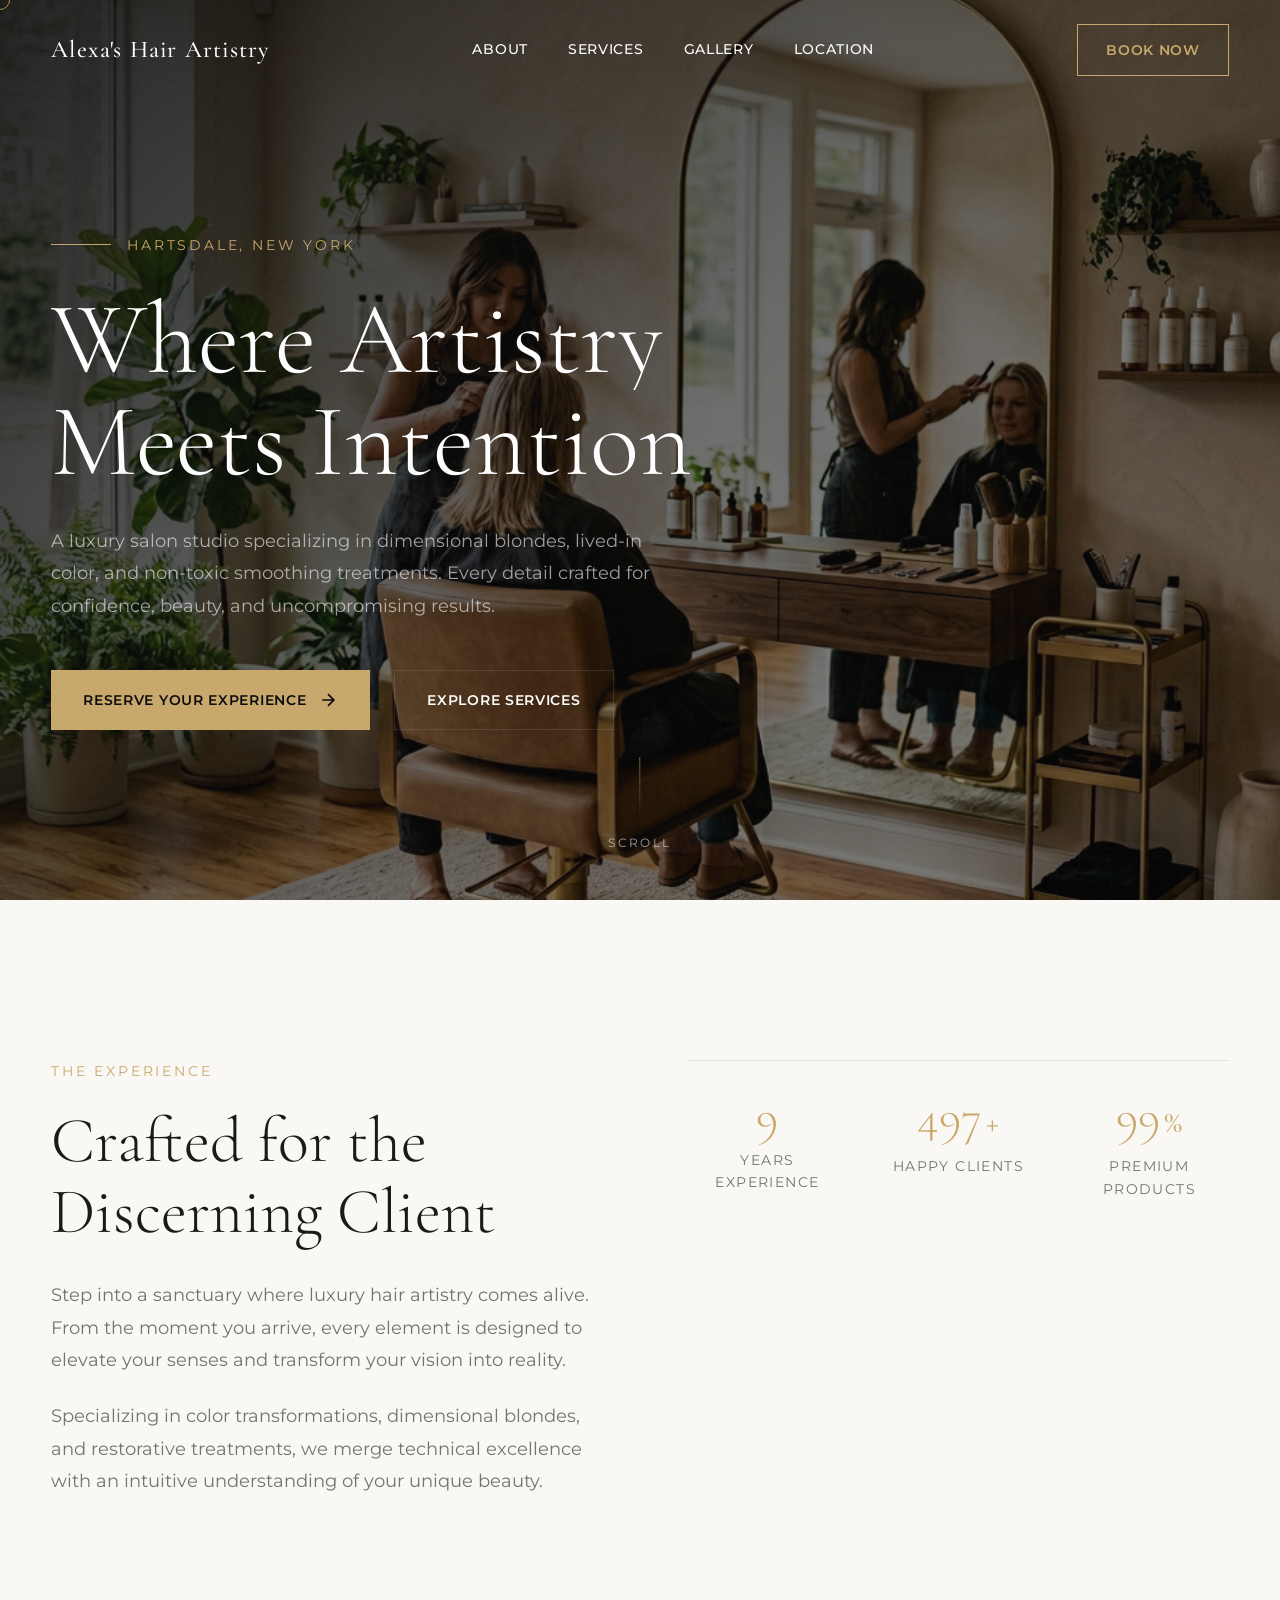
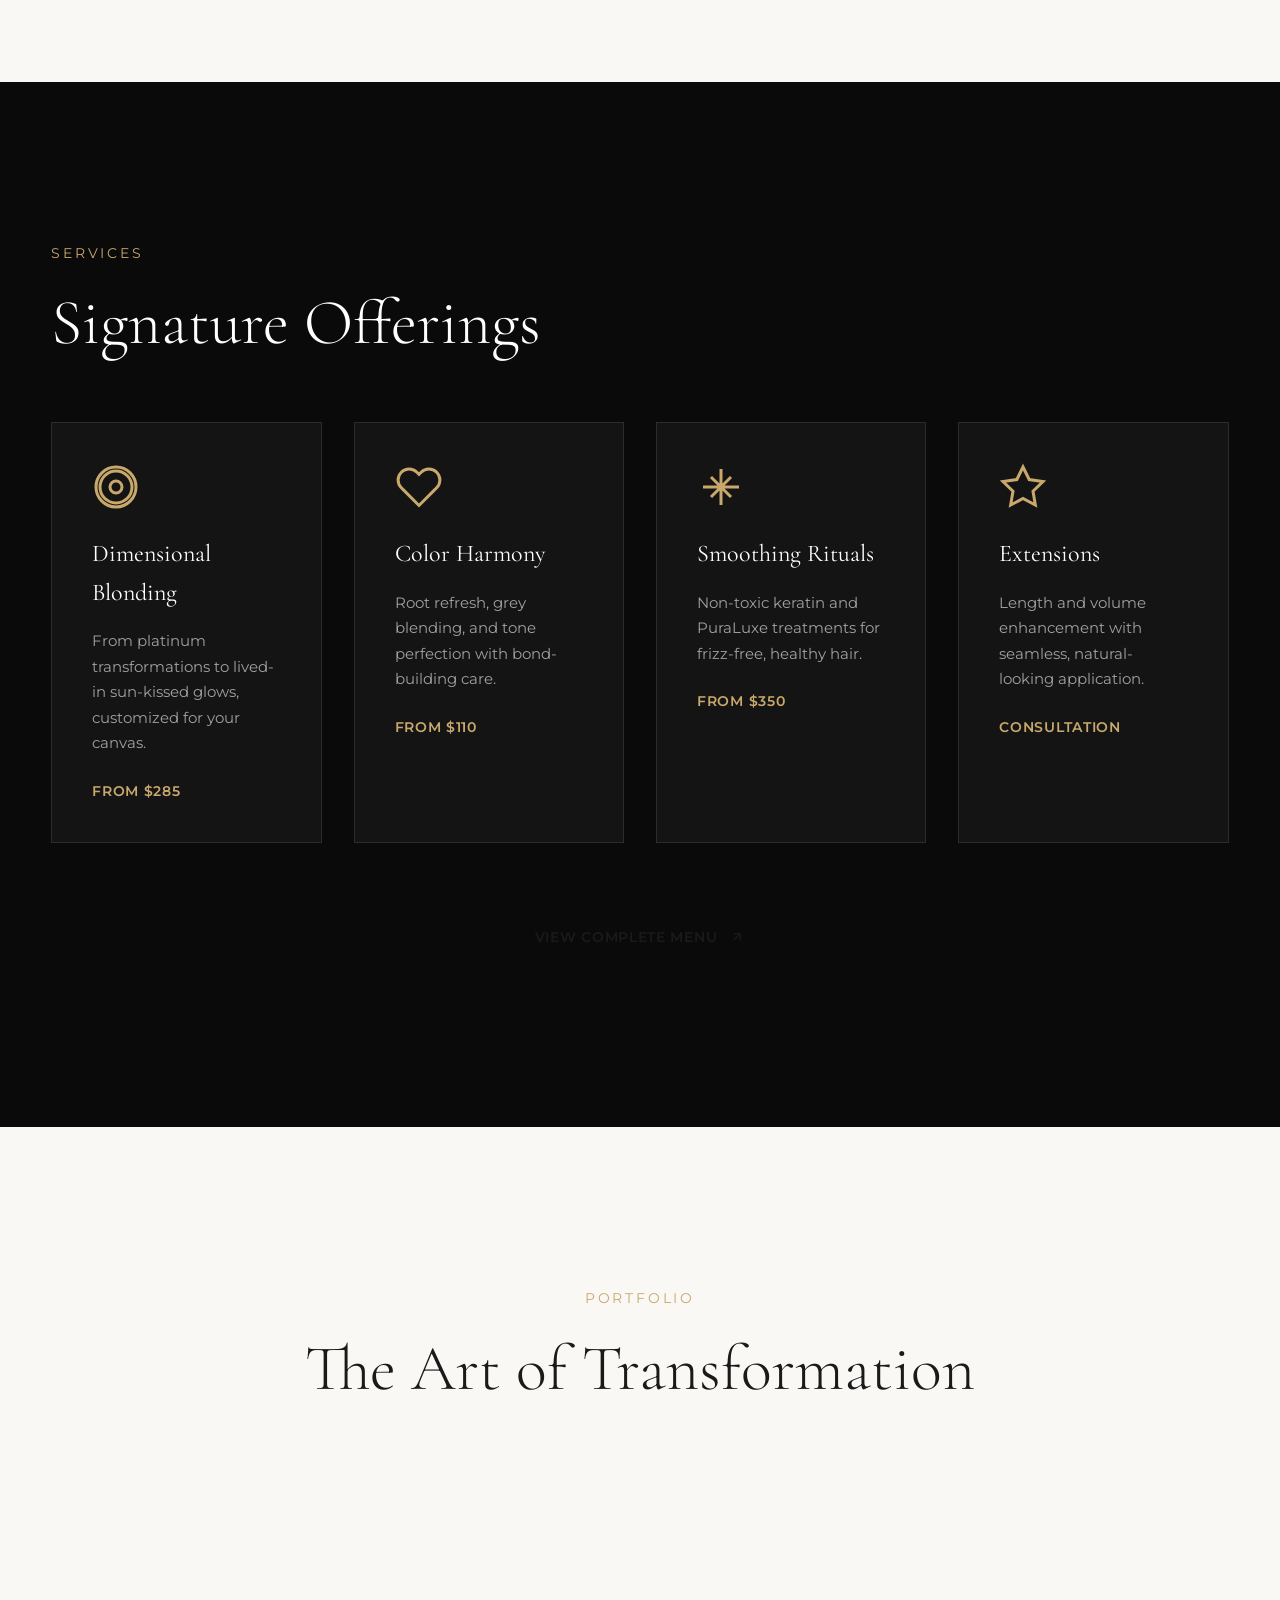
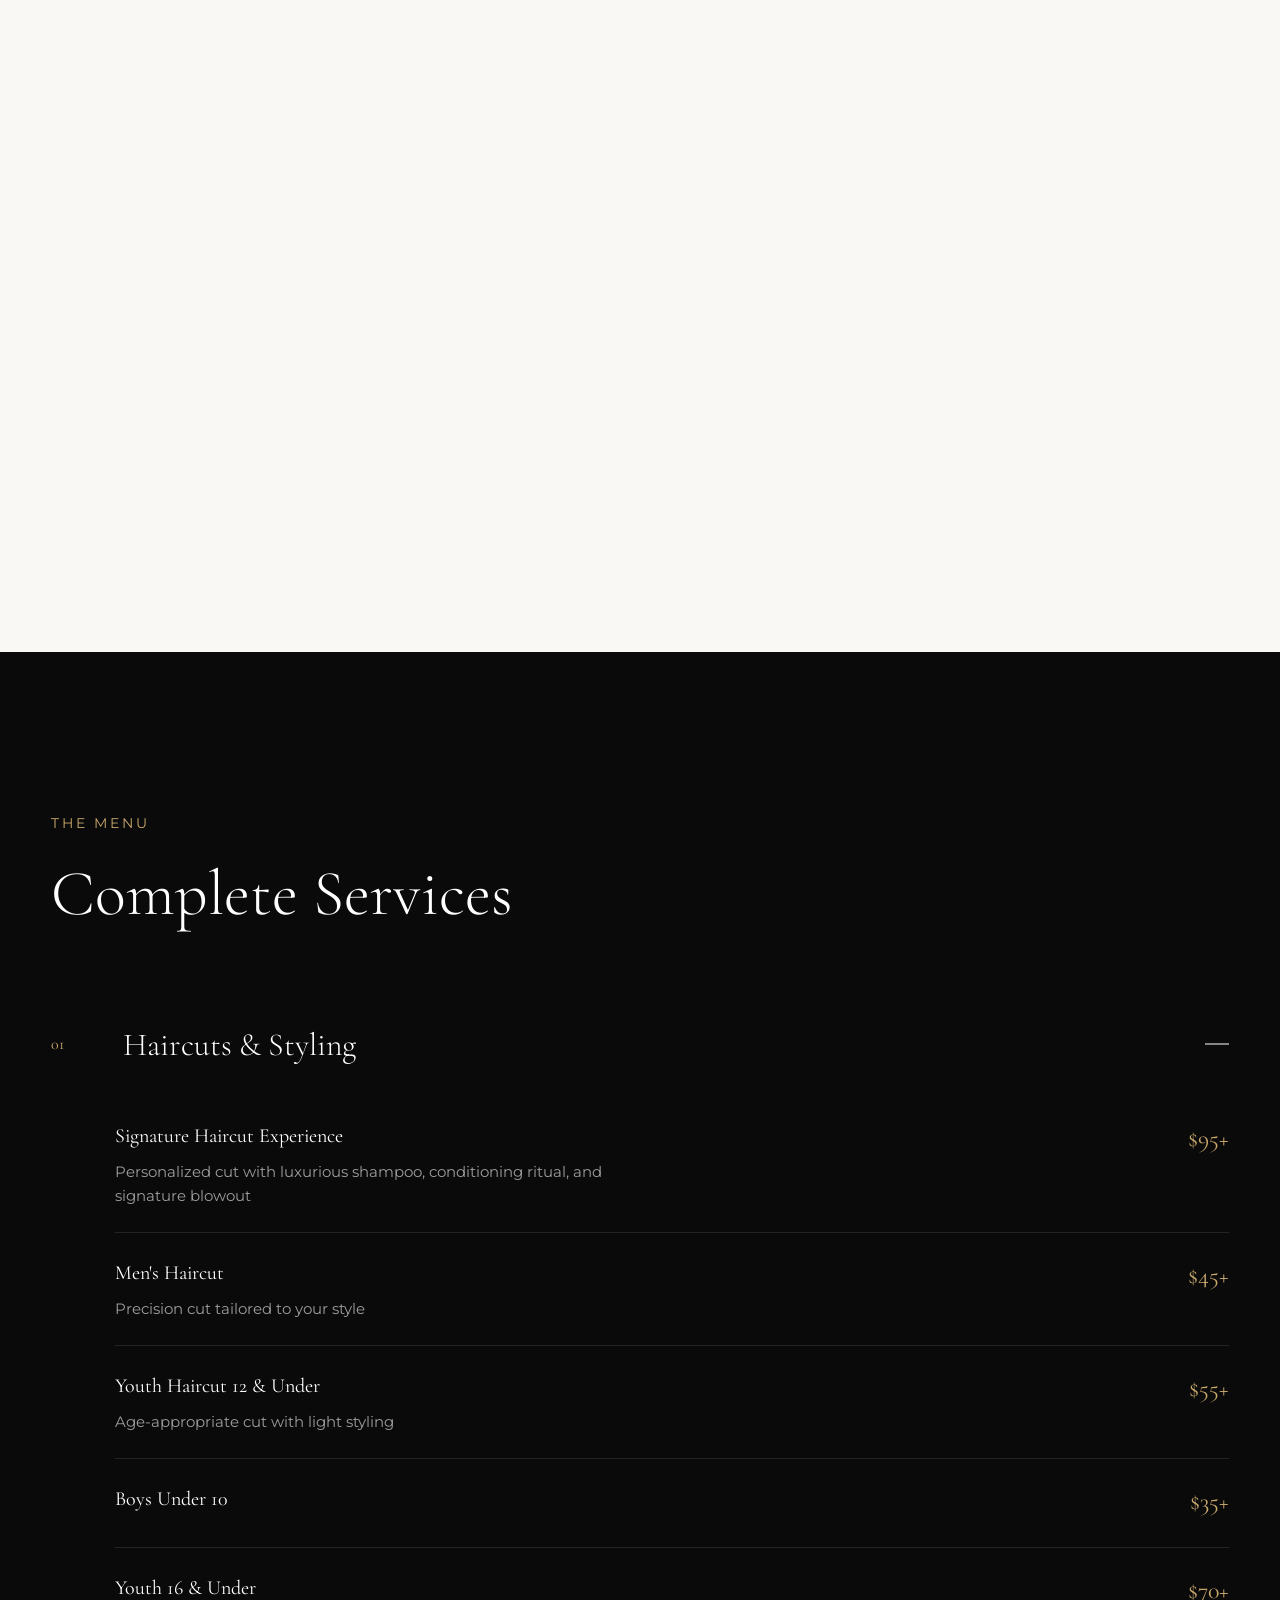
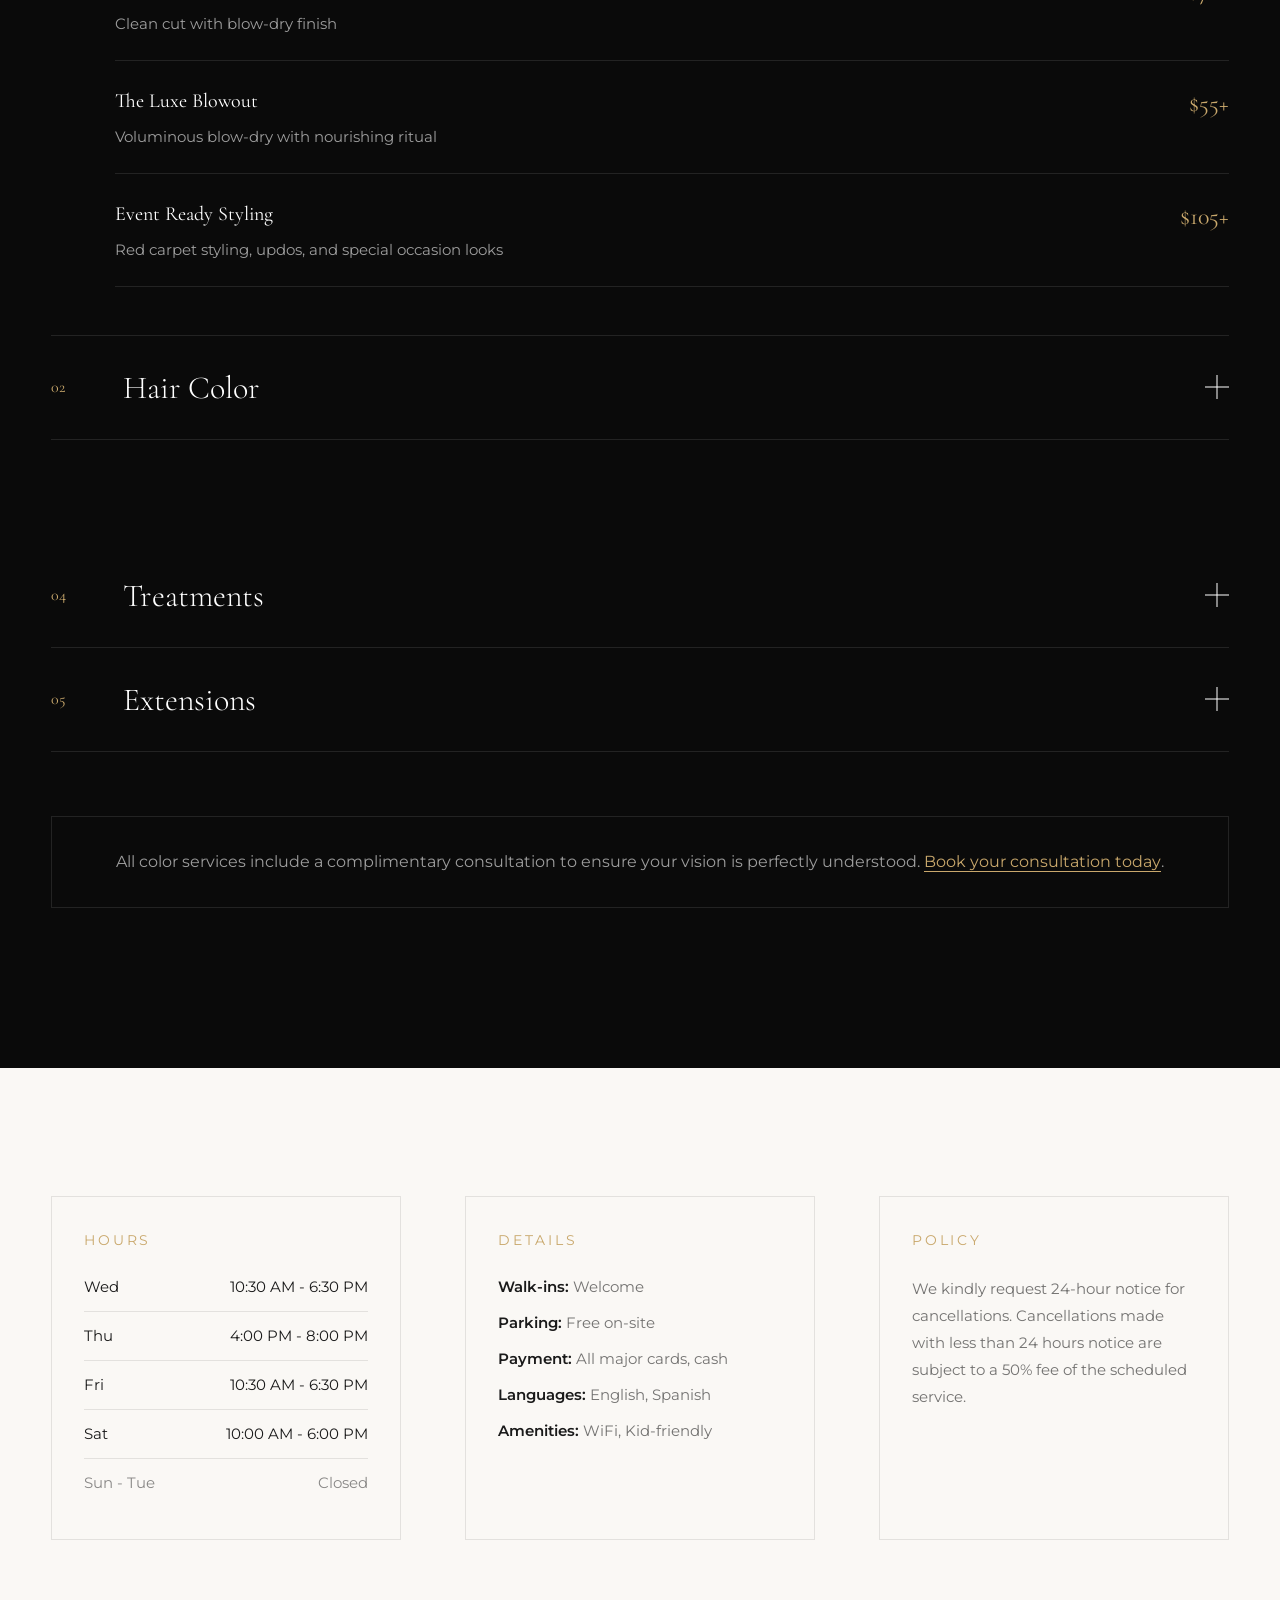
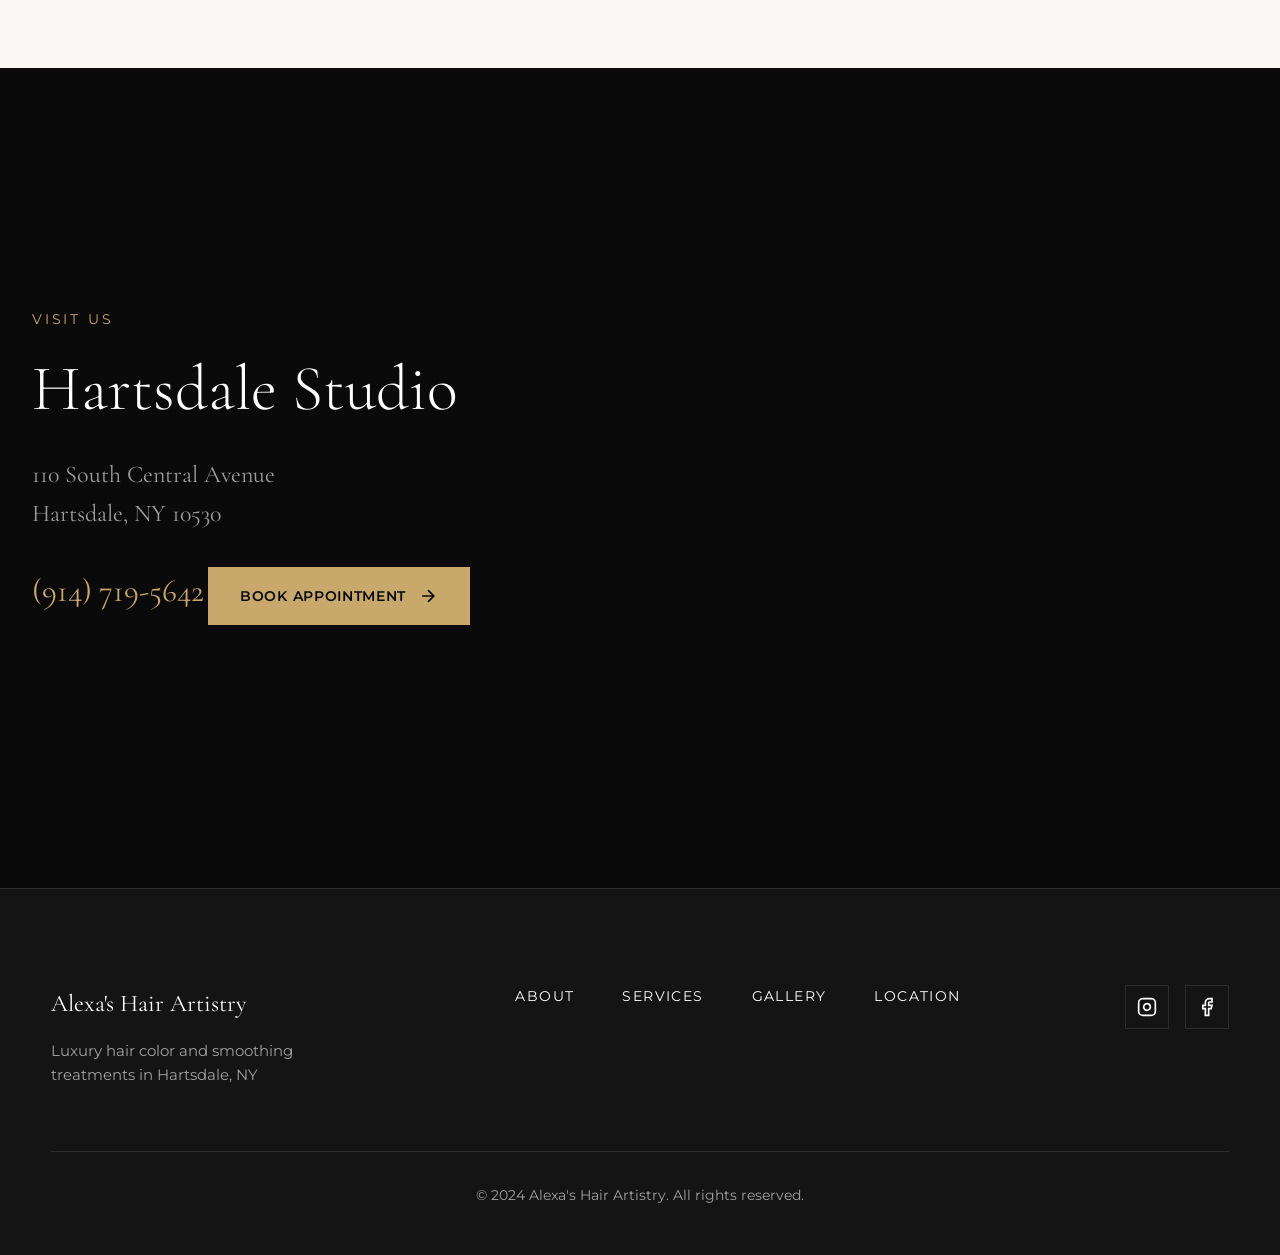
==== commit 3496d6b6: "Add SEO metadata and structured data for Alexa's Hair Artistry. Update canonical links, Open Graph, " ====
--- a/index.html
+++ b/index.html
@@ -4,13 +4,18 @@
     <meta charset="UTF-8" />
     <meta name="viewport" content="width=device-width, initial-scale=1.0" />
     <meta name="robots" content="index, follow" />
+    <meta name="author" content="Alexa's Hair Artistry" />
+    <meta
+      name="keywords"
+      content="Alexa's Hair Artistry, Hartsdale hair salon, luxury hair color, blonding, smoothing treatments, hair extensions, restorative hair care, Westchester salon"
+    />
     <meta
       name="description"
       content="Alexa's Hair Artistry in Hartsdale, NY. Luxury color, blonding, smoothing treatments, extensions, and restorative hair care."
     />
     <title>Alexa's Hair Artistry | Hartsdale NY</title>
 
-    <link rel="canonical" href="index.html" />
+    <link rel="canonical" href="https://www.alexahairartistry.com/" />
     <link
       rel="icon"
       type="image/png"
@@ -29,14 +34,20 @@
       content="Luxury hair color, blonding, smoothing treatments, extensions, and restorative hair care in Hartsdale, NY."
     />
     <meta property="og:type" content="website" />
+    <meta property="og:site_name" content="Alexa's Hair Artistry" />
     <meta
       property="og:image"
-      content="assets/vagaro/alexa-salon-studio-1.png"
-    />
-    <meta property="og:url" content="index.html" />
+      content="https://www.alexahairartistry.com/assets/vagaro/alexa-salon-studio-1.png"
+    />
+    <meta
+      property="og:image:alt"
+      content="Interior view of Alexa's Hair Artistry studio in Hartsdale, New York."
+    />
+    <meta property="og:url" content="https://www.alexahairartistry.com/" />
     <meta property="og:locale" content="en_US" />
 
     <meta name="twitter:card" content="summary_large_image" />
+    <meta name="twitter:url" content="https://www.alexahairartistry.com/" />
     <meta name="twitter:title" content="Alexa's Hair Artistry | Hartsdale NY" />
     <meta
       name="twitter:description"
@@ -44,10 +55,60 @@
     />
     <meta
       name="twitter:image"
-      content="assets/vagaro/alexa-salon-studio-1.png"
+      content="https://www.alexahairartistry.com/assets/vagaro/alexa-salon-studio-1.png"
+    />
+    <meta
+      name="twitter:image:alt"
+      content="Interior view of Alexa's Hair Artistry studio in Hartsdale, New York."
     />
 
     <link rel="preload" as="image" href="assets/vagaro/alexa-salon-studio-1.png" fetchpriority="high" />
+    <script type="application/ld+json">
+      {
+        "@context": "https://schema.org",
+        "@type": "HairSalon",
+        "name": "Alexa's Hair Artistry",
+        "url": "https://www.alexahairartistry.com/",
+        "image": "https://www.alexahairartistry.com/assets/vagaro/alexa-salon-studio-1.png",
+        "description": "Luxury hair color, blonding, smoothing treatments, extensions, and restorative hair care in Hartsdale, New York.",
+        "telephone": "+1-914-719-5642",
+        "priceRange": "$$$",
+        "address": {
+          "@type": "PostalAddress",
+          "streetAddress": "110 South Central Avenue",
+          "addressLocality": "Hartsdale",
+          "addressRegion": "NY",
+          "postalCode": "10530",
+          "addressCountry": "US"
+        },
+        "openingHoursSpecification": [
+          {
+            "@type": "OpeningHoursSpecification",
+            "dayOfWeek": "Wednesday",
+            "opens": "10:30",
+            "closes": "18:30"
+          },
+          {
+            "@type": "OpeningHoursSpecification",
+            "dayOfWeek": "Thursday",
+            "opens": "16:00",
+            "closes": "20:00"
+          },
+          {
+            "@type": "OpeningHoursSpecification",
+            "dayOfWeek": "Friday",
+            "opens": "10:30",
+            "closes": "18:30"
+          },
+          {
+            "@type": "OpeningHoursSpecification",
+            "dayOfWeek": "Saturday",
+            "opens": "10:00",
+            "closes": "18:00"
+          }
+        ]
+      }
+    </script>
 
     <link rel="preconnect" href="https://fonts.googleapis.com" />
     <link rel="preconnect" href="https://fonts.gstatic.com" crossorigin />
@@ -89,9 +150,7 @@
         
         <a
           class="btn-book magnetic-btn"
-          href="https://www.vagaro.com/alexashairartistry/book-now"
-          target="_blank"
-          rel="noreferrer"
+          href="#location-section"
         >
           <span class="btn-text">Book Now</span>
           <span class="btn-fill"></span>
@@ -111,7 +170,7 @@
         <a href="#services" class="mobile-link">Services</a>
         <a href="#gallery" class="mobile-link">Gallery</a>
         <a href="#location-section" class="mobile-link">Location</a>
-        <a href="https://www.vagaro.com/alexashairartistry/book-now" class="mobile-link mobile-cta" target="_blank">Book Now</a>
+        <a href="#location-section" class="mobile-link mobile-cta">Book Now</a>
       </div>
     </div>
 
@@ -146,7 +205,7 @@
           </p>
           
           <div class="hero-actions" data-reveal="up" data-delay="300">
-            <a href="https://www.vagaro.com/alexashairartistry/book-now" class="btn-primary magnetic-btn" target="_blank">
+            <a href="#services" class="btn-primary magnetic-btn">
               <span>Reserve Your Experience</span>
               <svg width="20" height="20" viewBox="0 0 24 24" fill="none" stroke="currentColor" stroke-width="2">
                 <path d="M5 12h14M12 5l7 7-7 7"/>
@@ -590,7 +649,7 @@
           
           <div class="services-note" data-reveal="fade">
             <p>All color services include a complimentary consultation to ensure your vision is perfectly understood. 
-            <a href="https://www.vagaro.com/alexashairartistry/book-now" target="_blank">Book your consultation today</a>.</p>
+            <a href="#location-section">Book your consultation today</a>.</p>
           </div>
         </div>
       </section>
@@ -661,9 +720,8 @@
               <span>(914) 719-5642</span>
             </a>
             <a 
-              href="https://www.vagaro.com/alexashairartistry/book-now" 
-              class="btn-primary magnetic-btn location-cta" 
-              target="_blank"
+              href="#top" 
+              class="btn-primary magnetic-btn location-cta"
             >
               <span>Book Appointment</span>
               <svg width="20" height="20" viewBox="0 0 24 24" fill="none" stroke="currentColor" stroke-width="2">
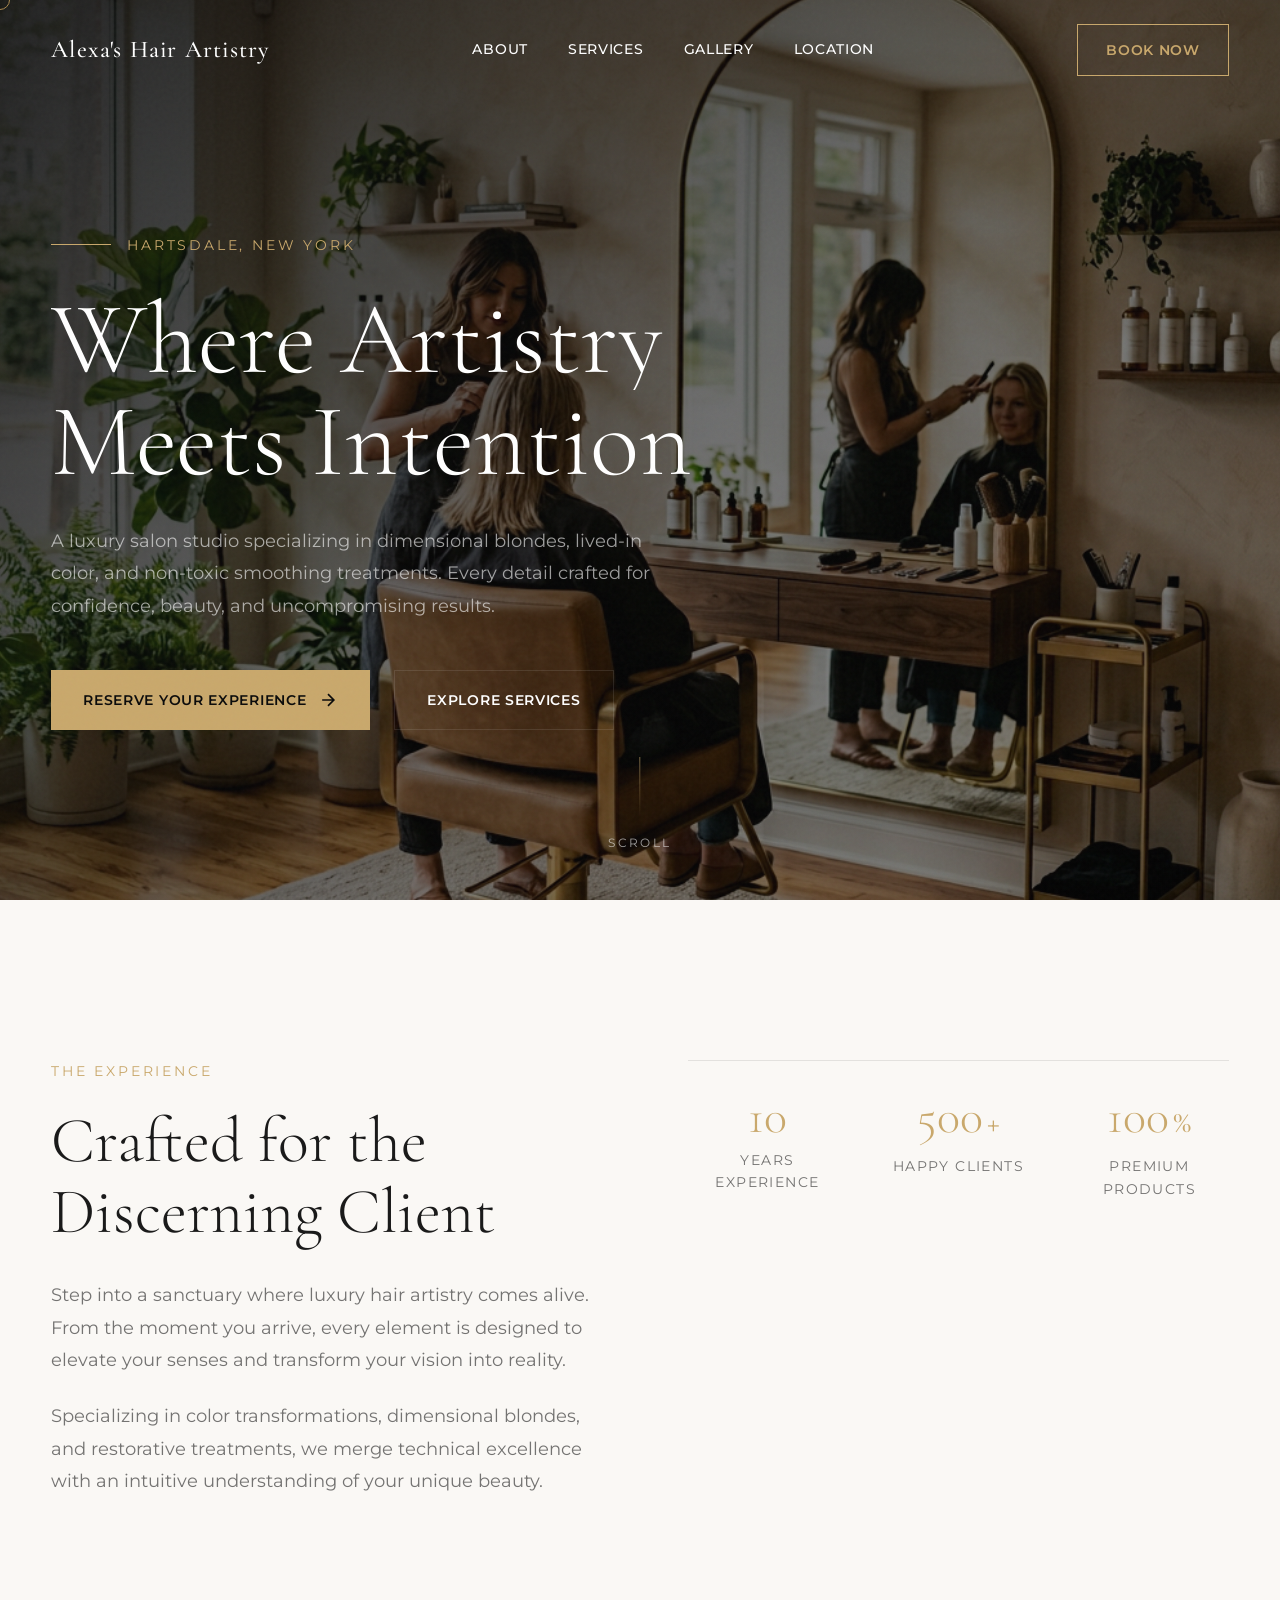
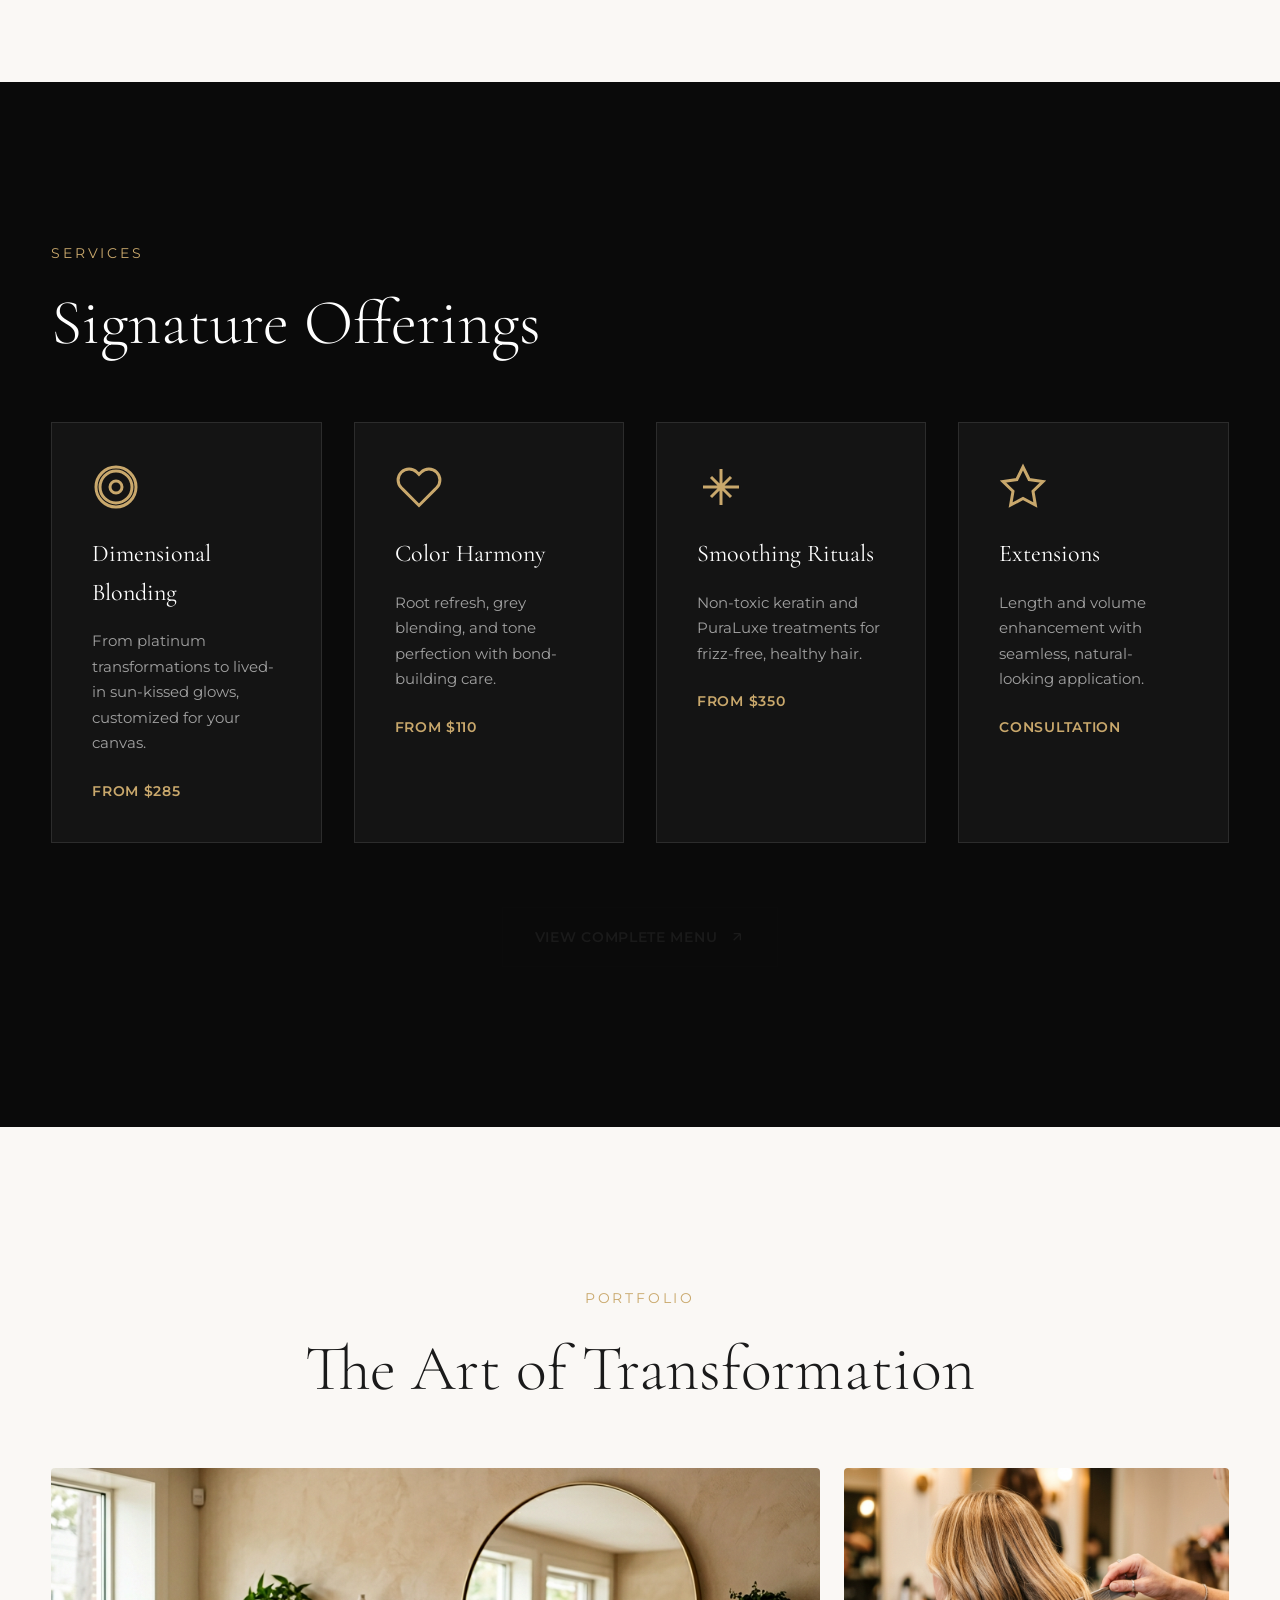
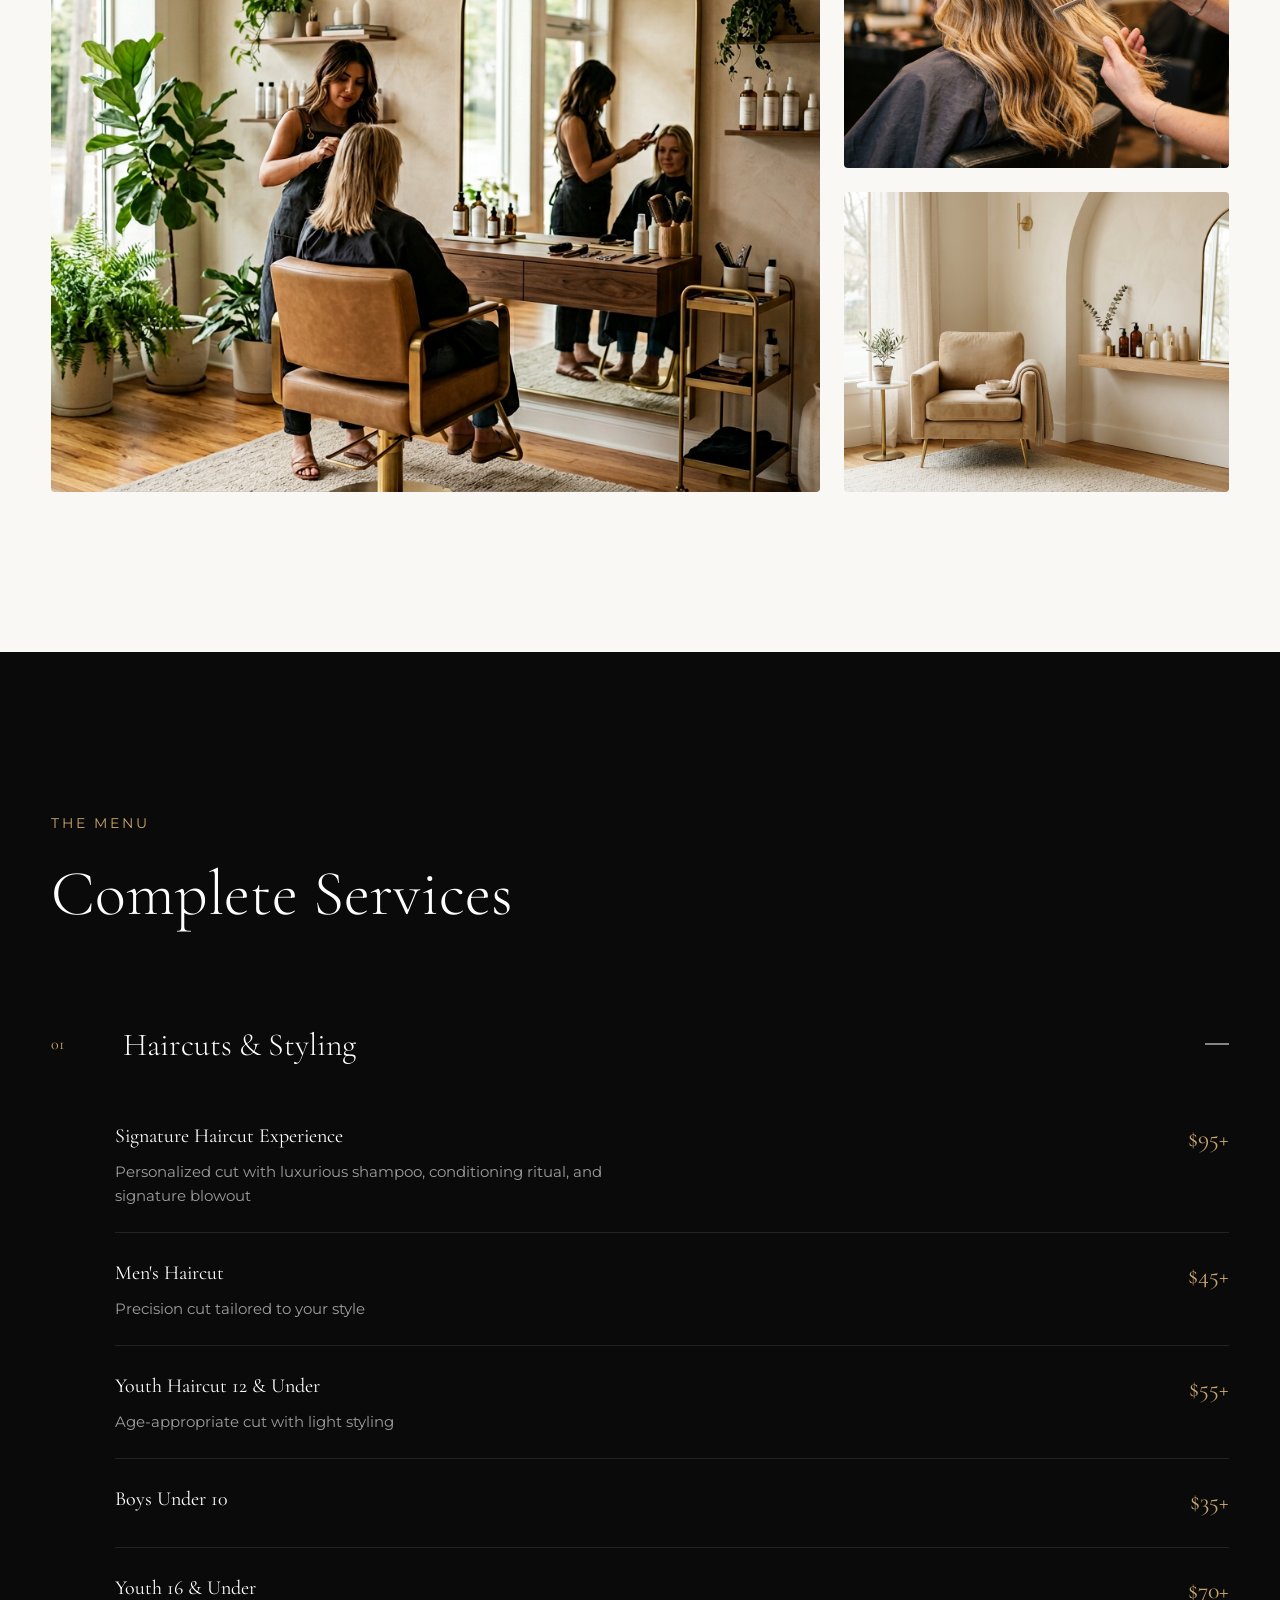
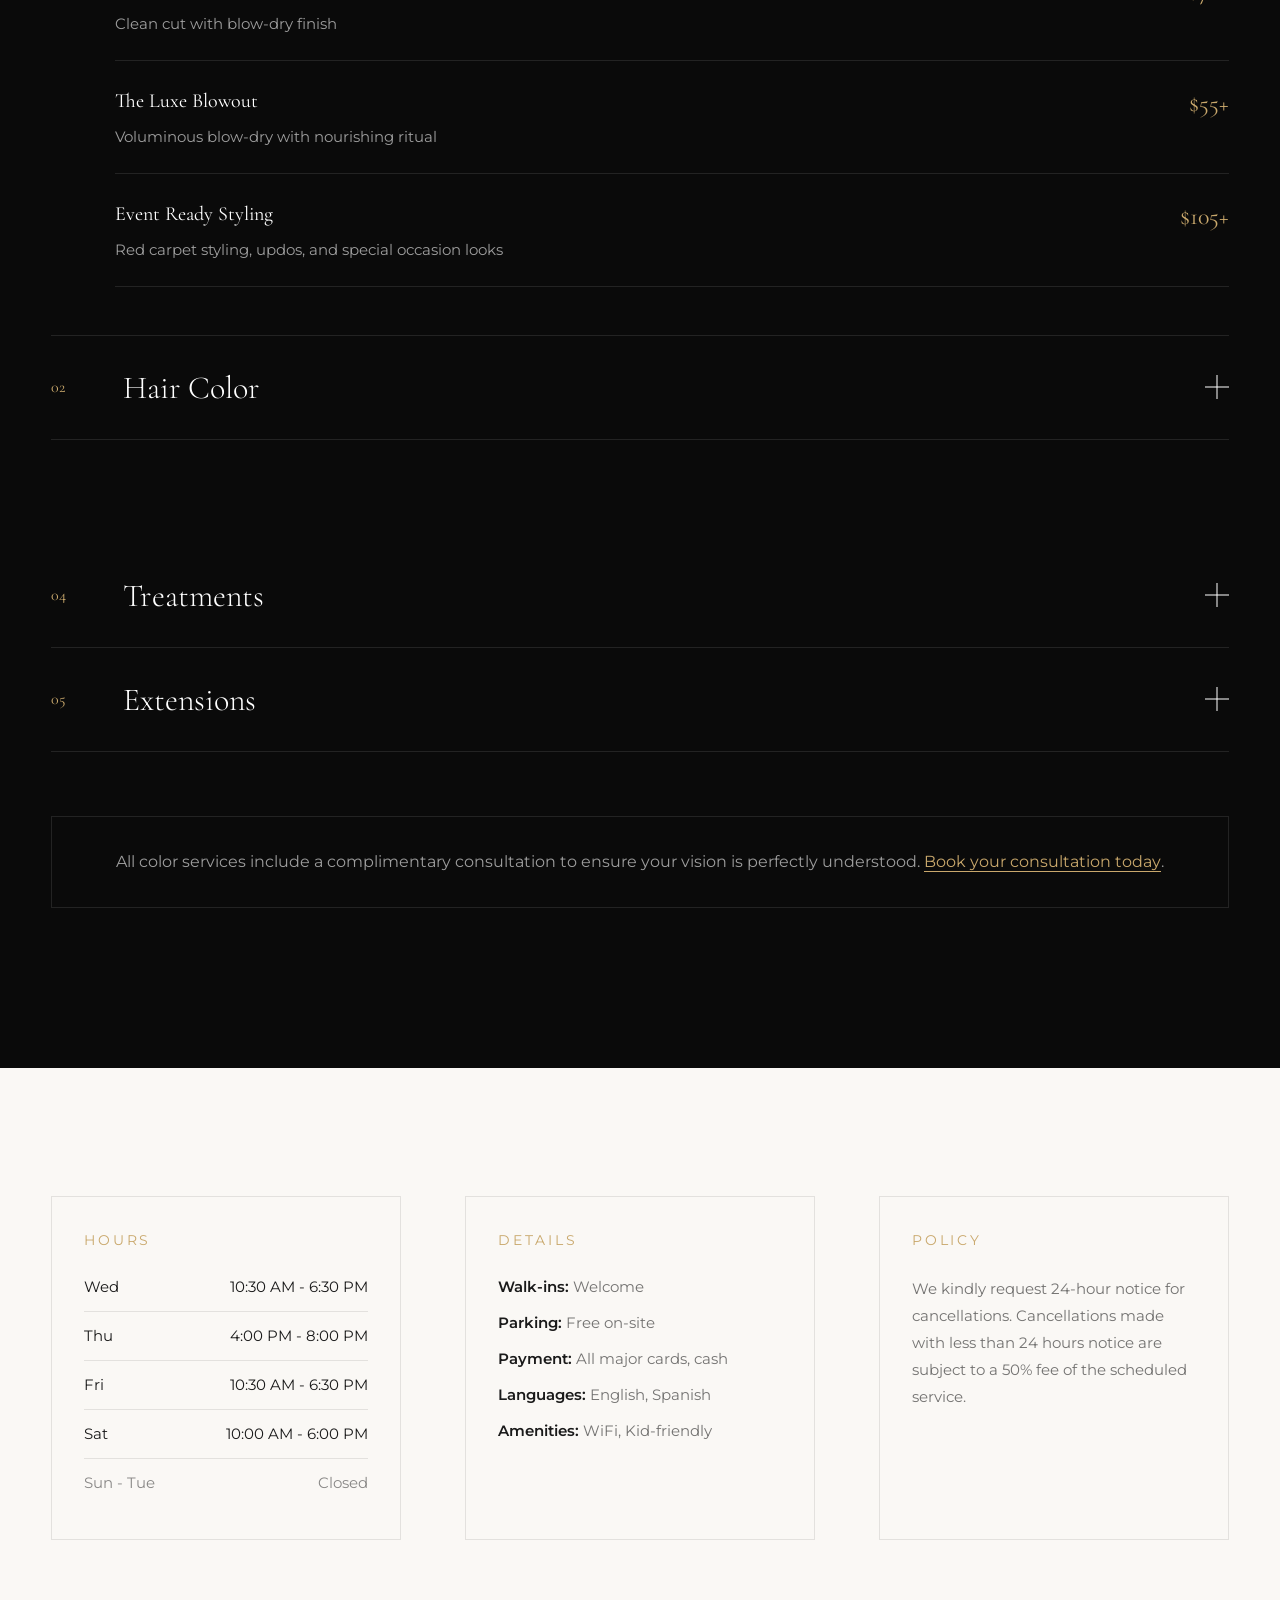
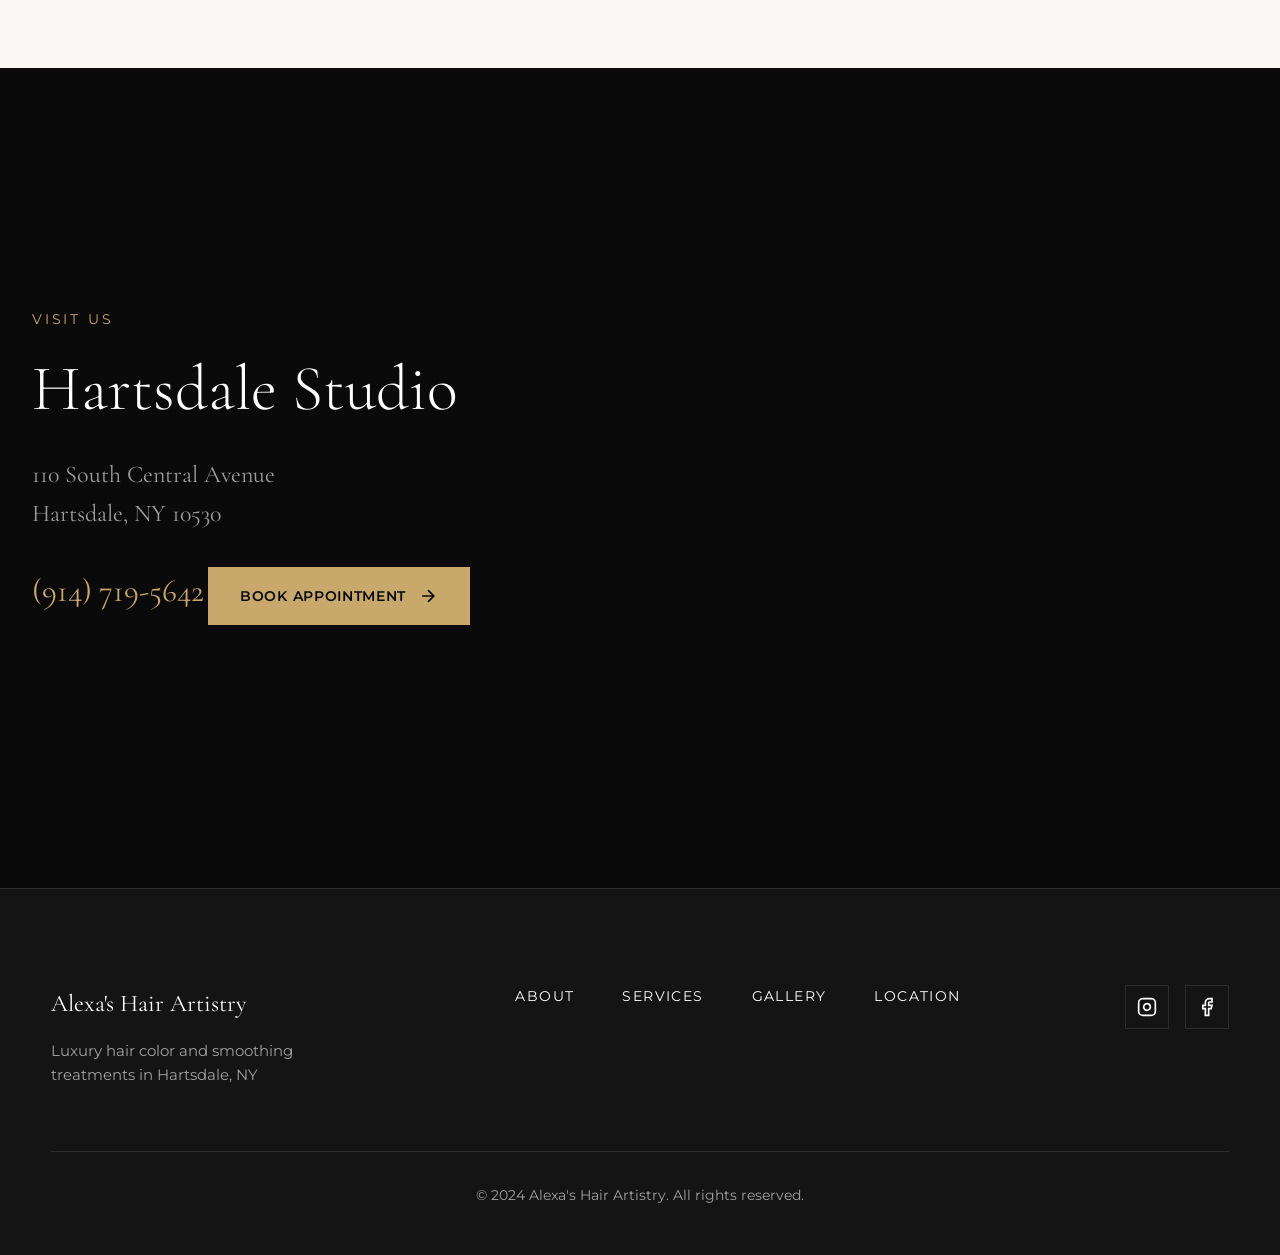
==== commit 33a91c88: "Update booking links in index.html to direct users to the Vagaro booking page. Ensure links open in " ====
--- a/index.html
+++ b/index.html
@@ -150,7 +150,9 @@
         
         <a
           class="btn-book magnetic-btn"
-          href="#location-section"
+          href="https://www.vagaro.com/alexashairartistry/book-now"
+          target="_blank"
+          rel="noreferrer"
         >
           <span class="btn-text">Book Now</span>
           <span class="btn-fill"></span>
@@ -170,7 +172,7 @@
         <a href="#services" class="mobile-link">Services</a>
         <a href="#gallery" class="mobile-link">Gallery</a>
         <a href="#location-section" class="mobile-link">Location</a>
-        <a href="#location-section" class="mobile-link mobile-cta">Book Now</a>
+        <a href="https://www.vagaro.com/alexashairartistry/book-now" class="mobile-link mobile-cta" target="_blank" rel="noreferrer">Book Now</a>
       </div>
     </div>
 
@@ -649,7 +651,7 @@
           
           <div class="services-note" data-reveal="fade">
             <p>All color services include a complimentary consultation to ensure your vision is perfectly understood. 
-            <a href="#location-section">Book your consultation today</a>.</p>
+            <a href="https://www.vagaro.com/alexashairartistry/book-now" target="_blank" rel="noreferrer">Book your consultation today</a>.</p>
           </div>
         </div>
       </section>
@@ -720,8 +722,10 @@
               <span>(914) 719-5642</span>
             </a>
             <a 
-              href="#top" 
+              href="https://www.vagaro.com/alexashairartistry/book-now" 
               class="btn-primary magnetic-btn location-cta"
+              target="_blank"
+              rel="noreferrer"
             >
               <span>Book Appointment</span>
               <svg width="20" height="20" viewBox="0 0 24 24" fill="none" stroke="currentColor" stroke-width="2">
--- a/css/styles.css
+++ b/css/styles.css
@@ -1373,10 +1373,6 @@
   transition: opacity 0.5s ease;
 }
 
-img[loading] {
-  opacity: 0;
-}
-
 /* Text Balance for Headings */
 h1, h2, h3 {
   text-wrap: balance;
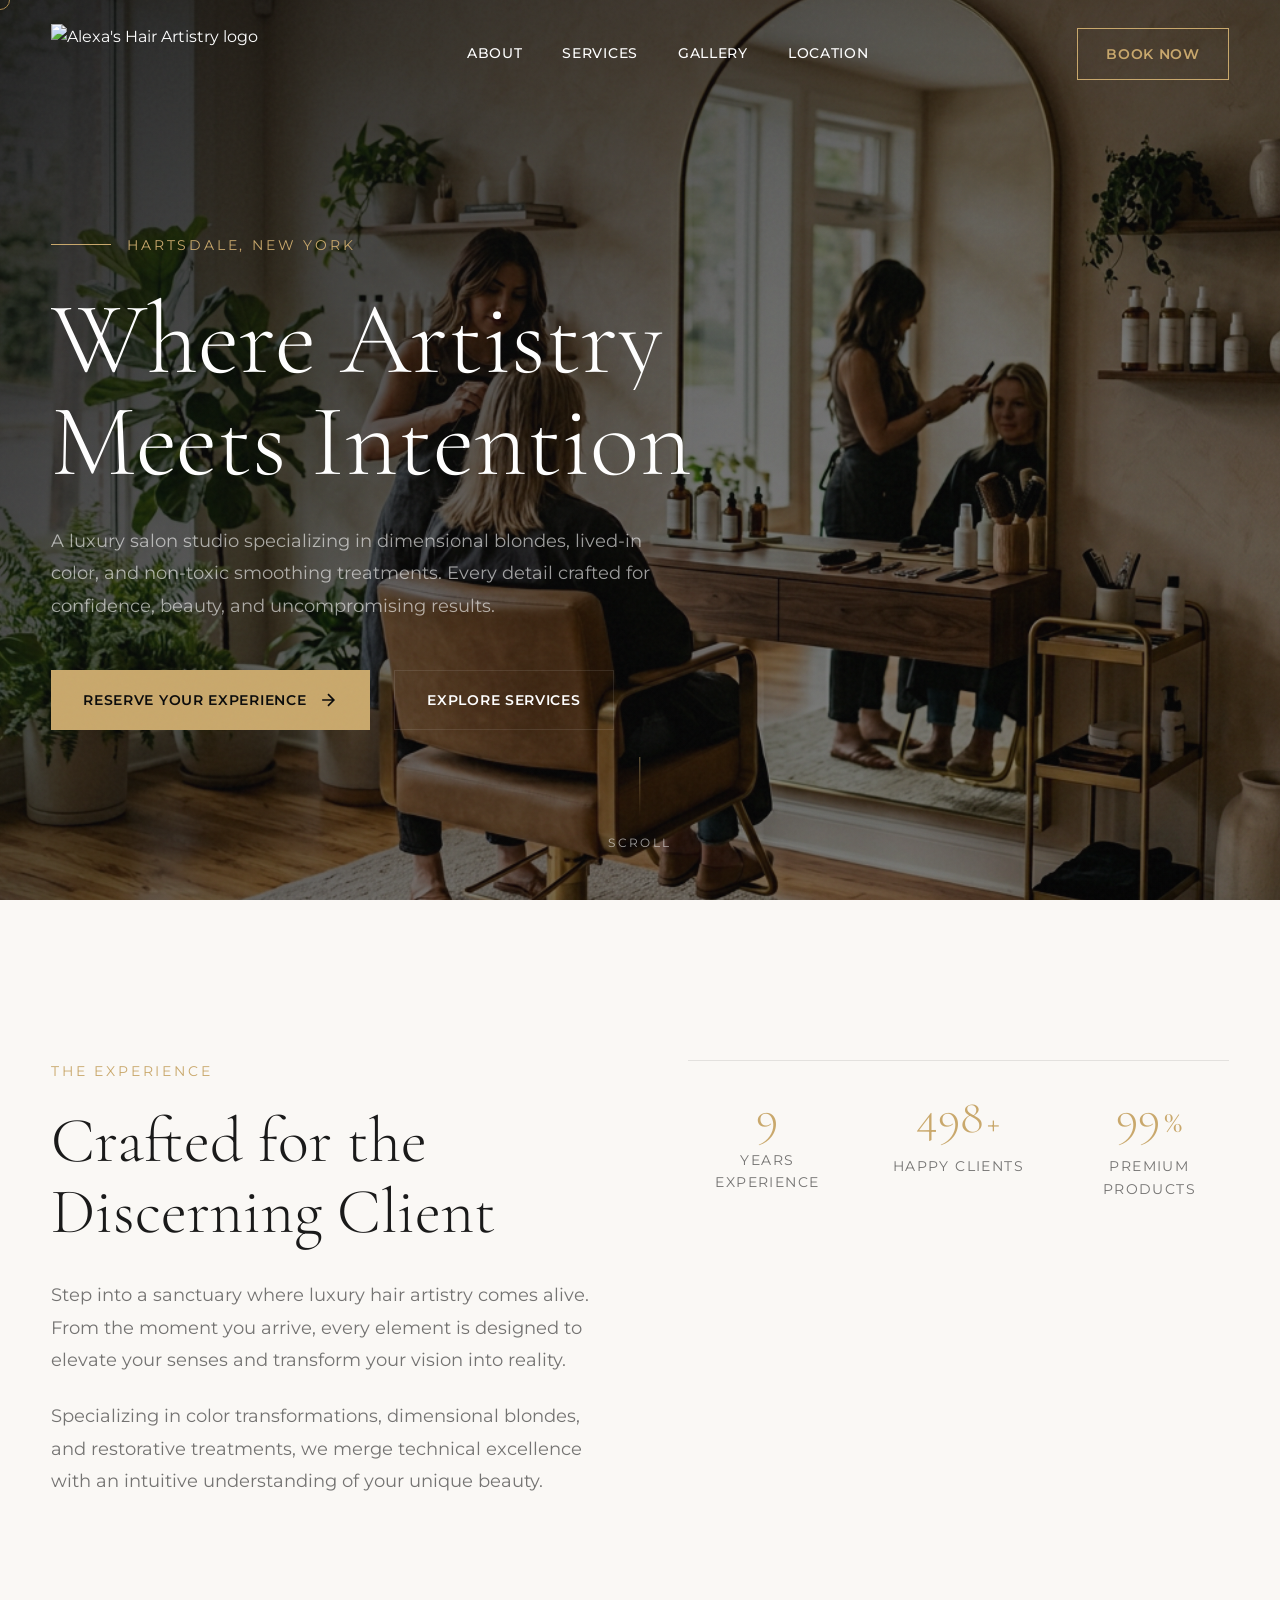
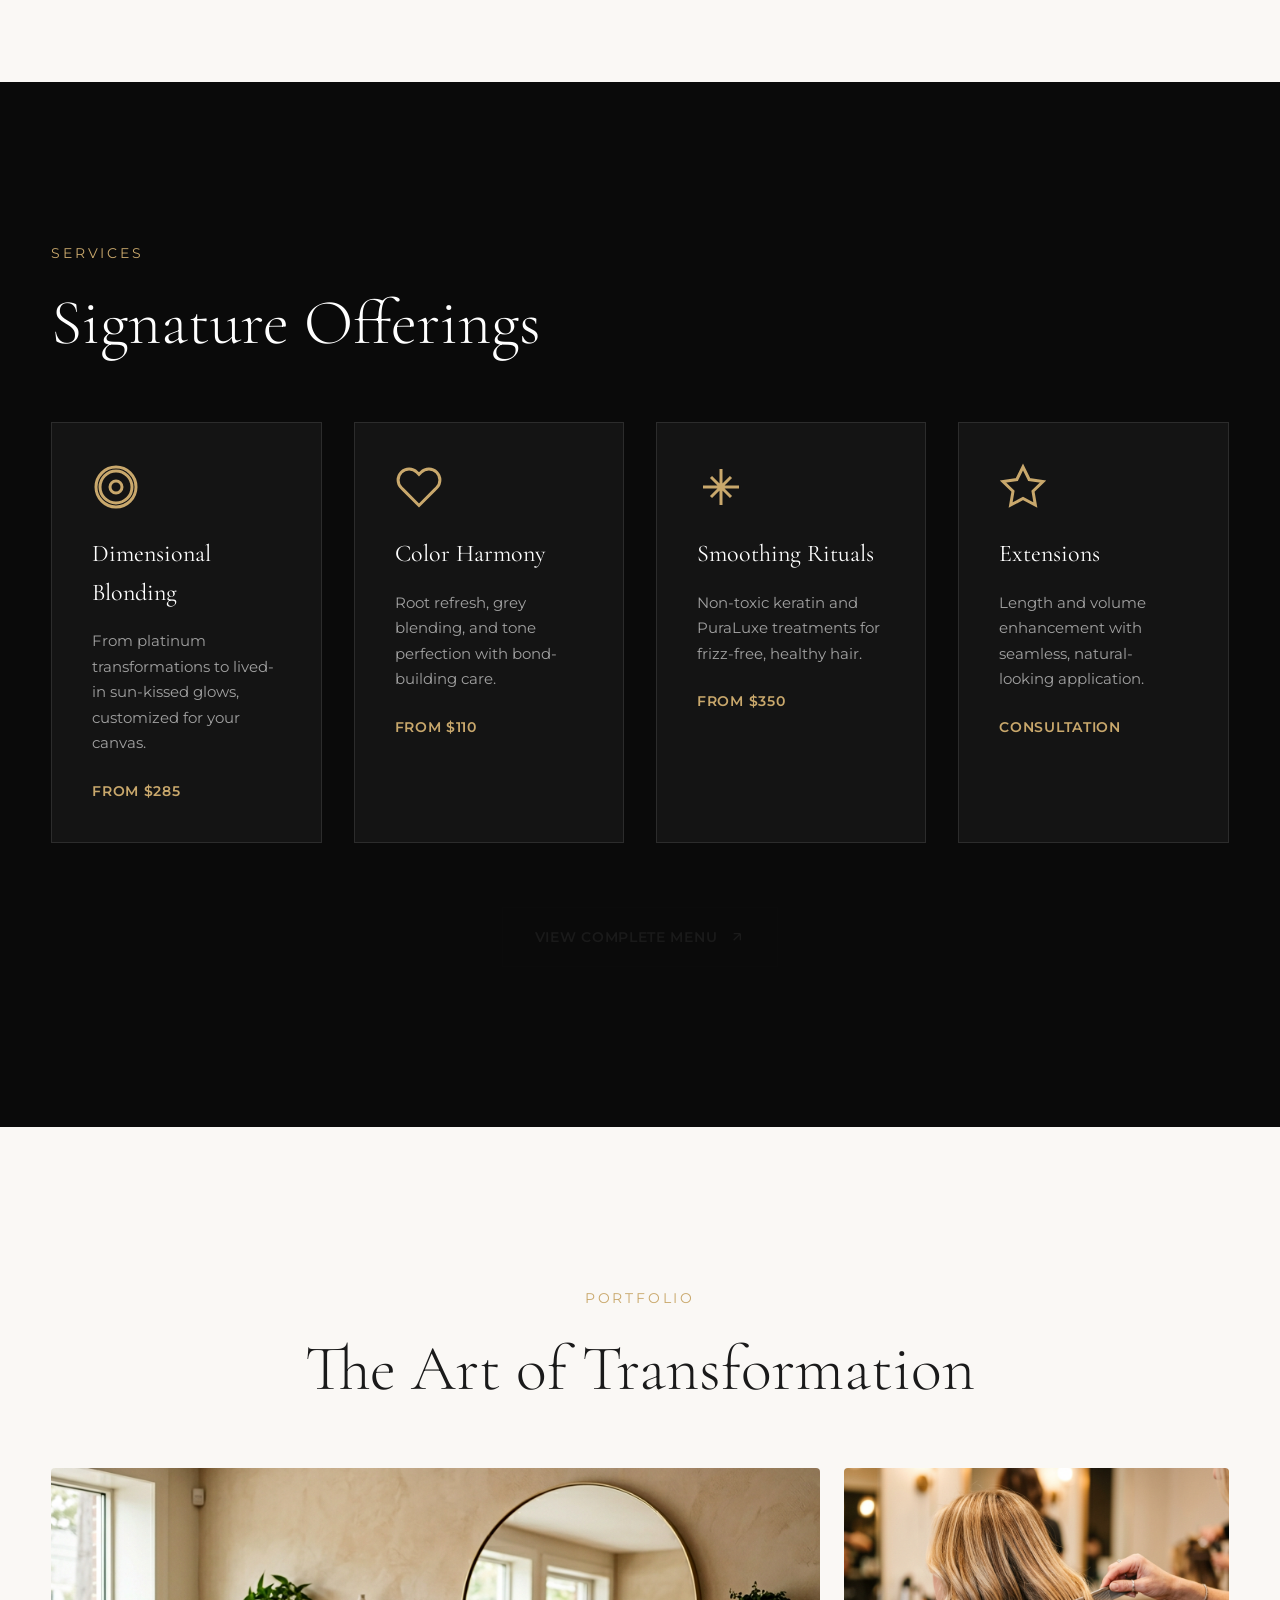
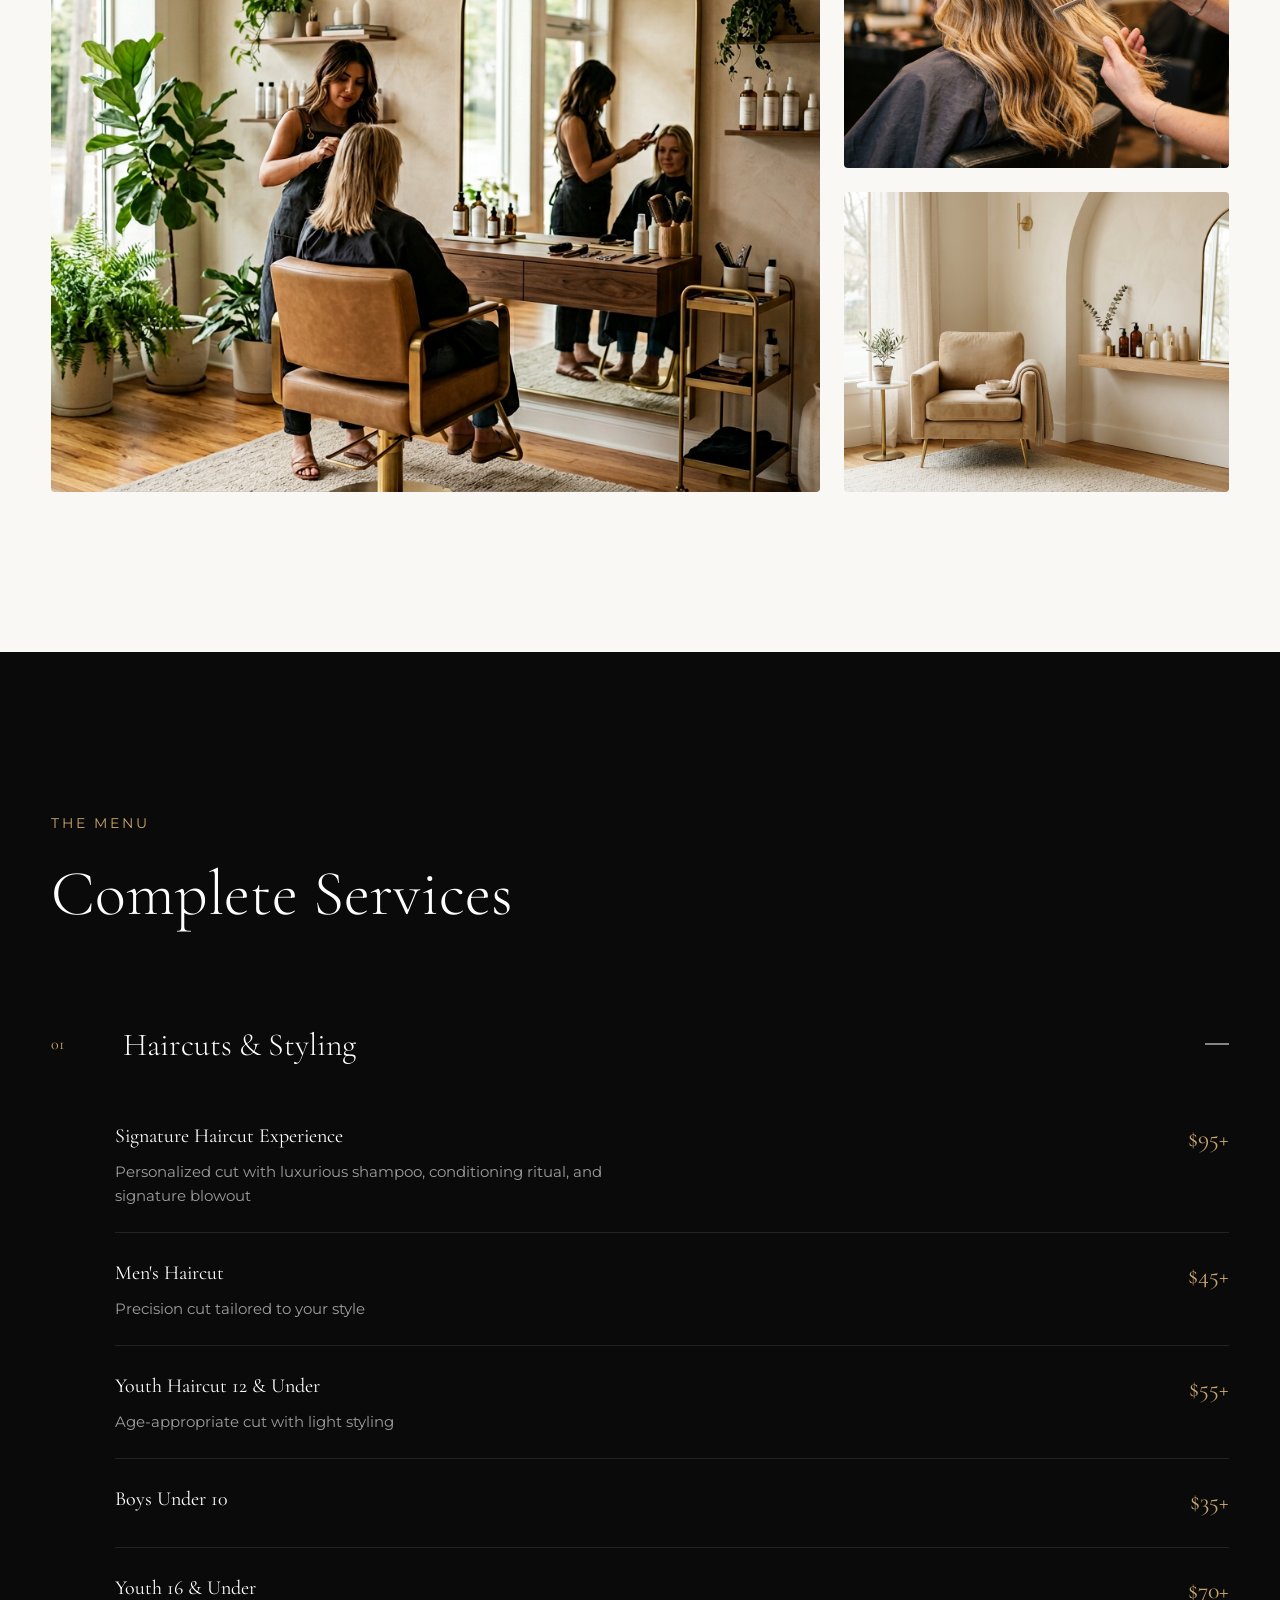
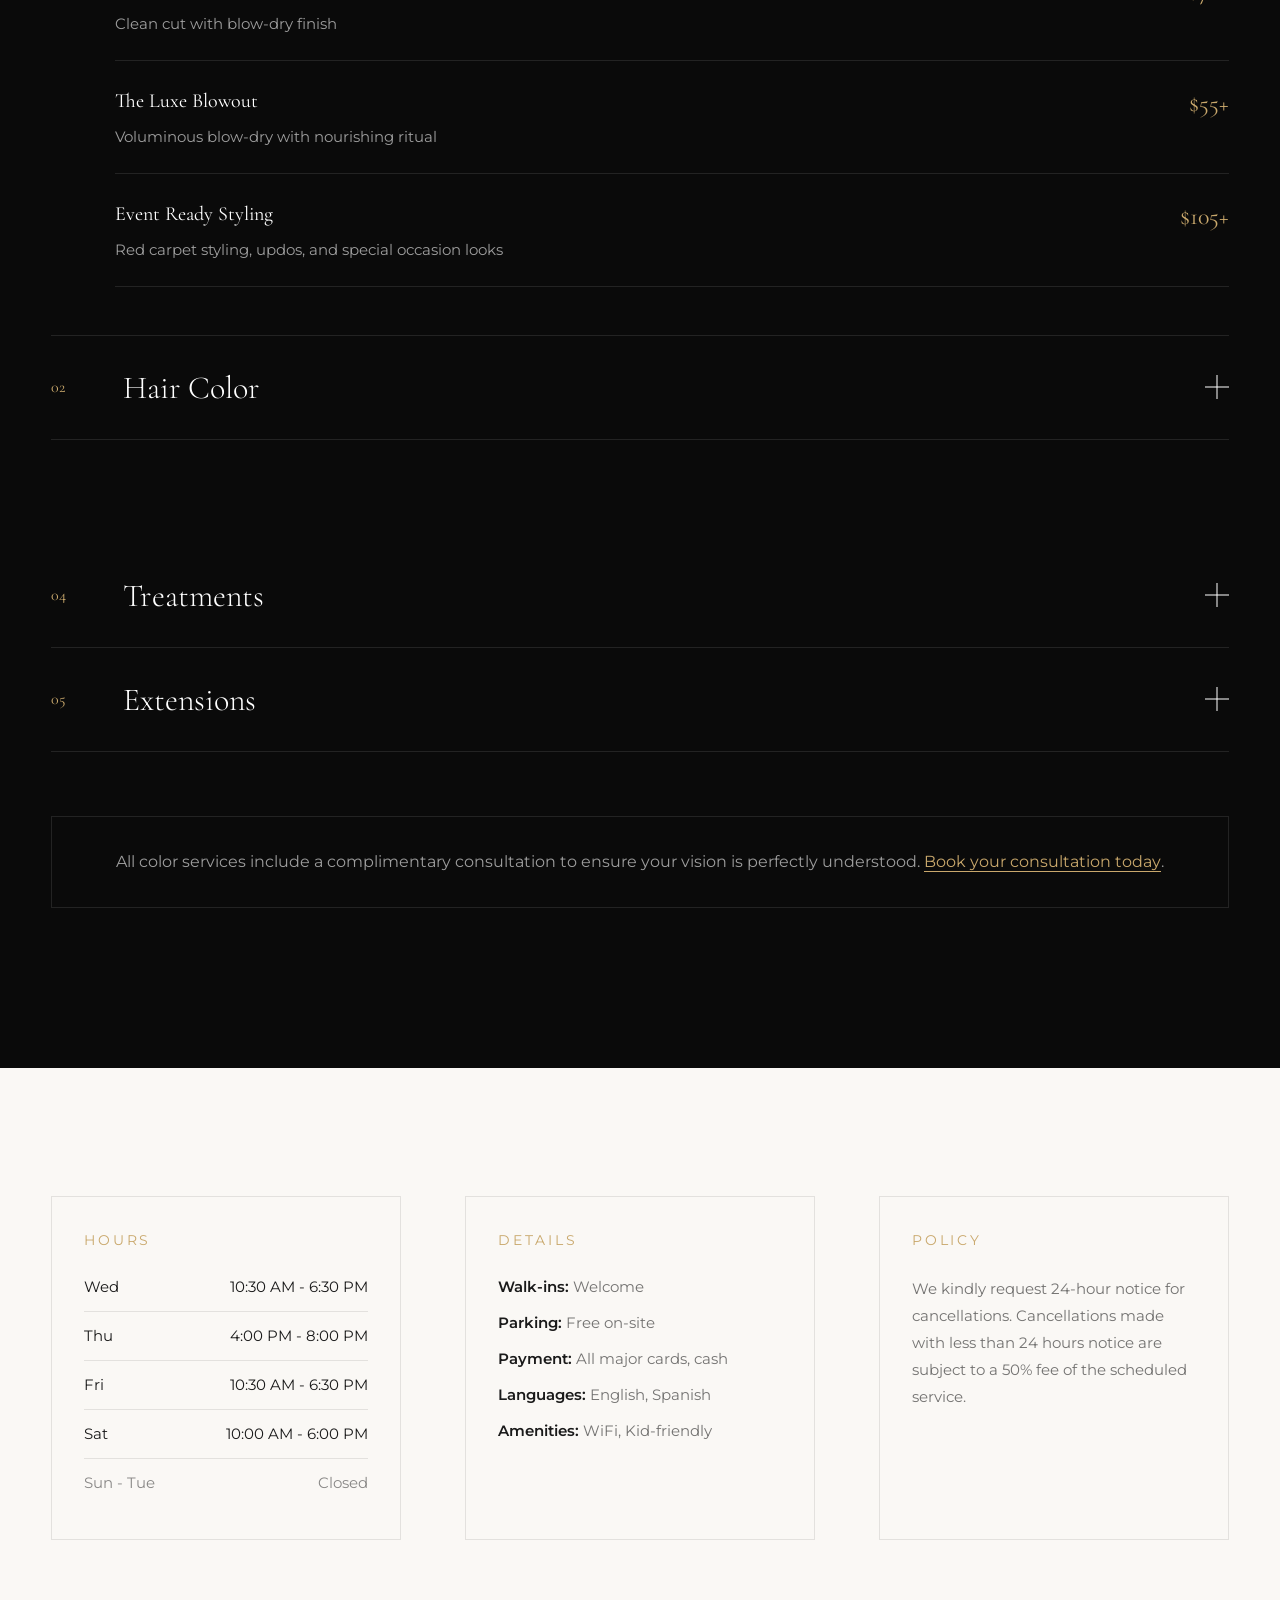
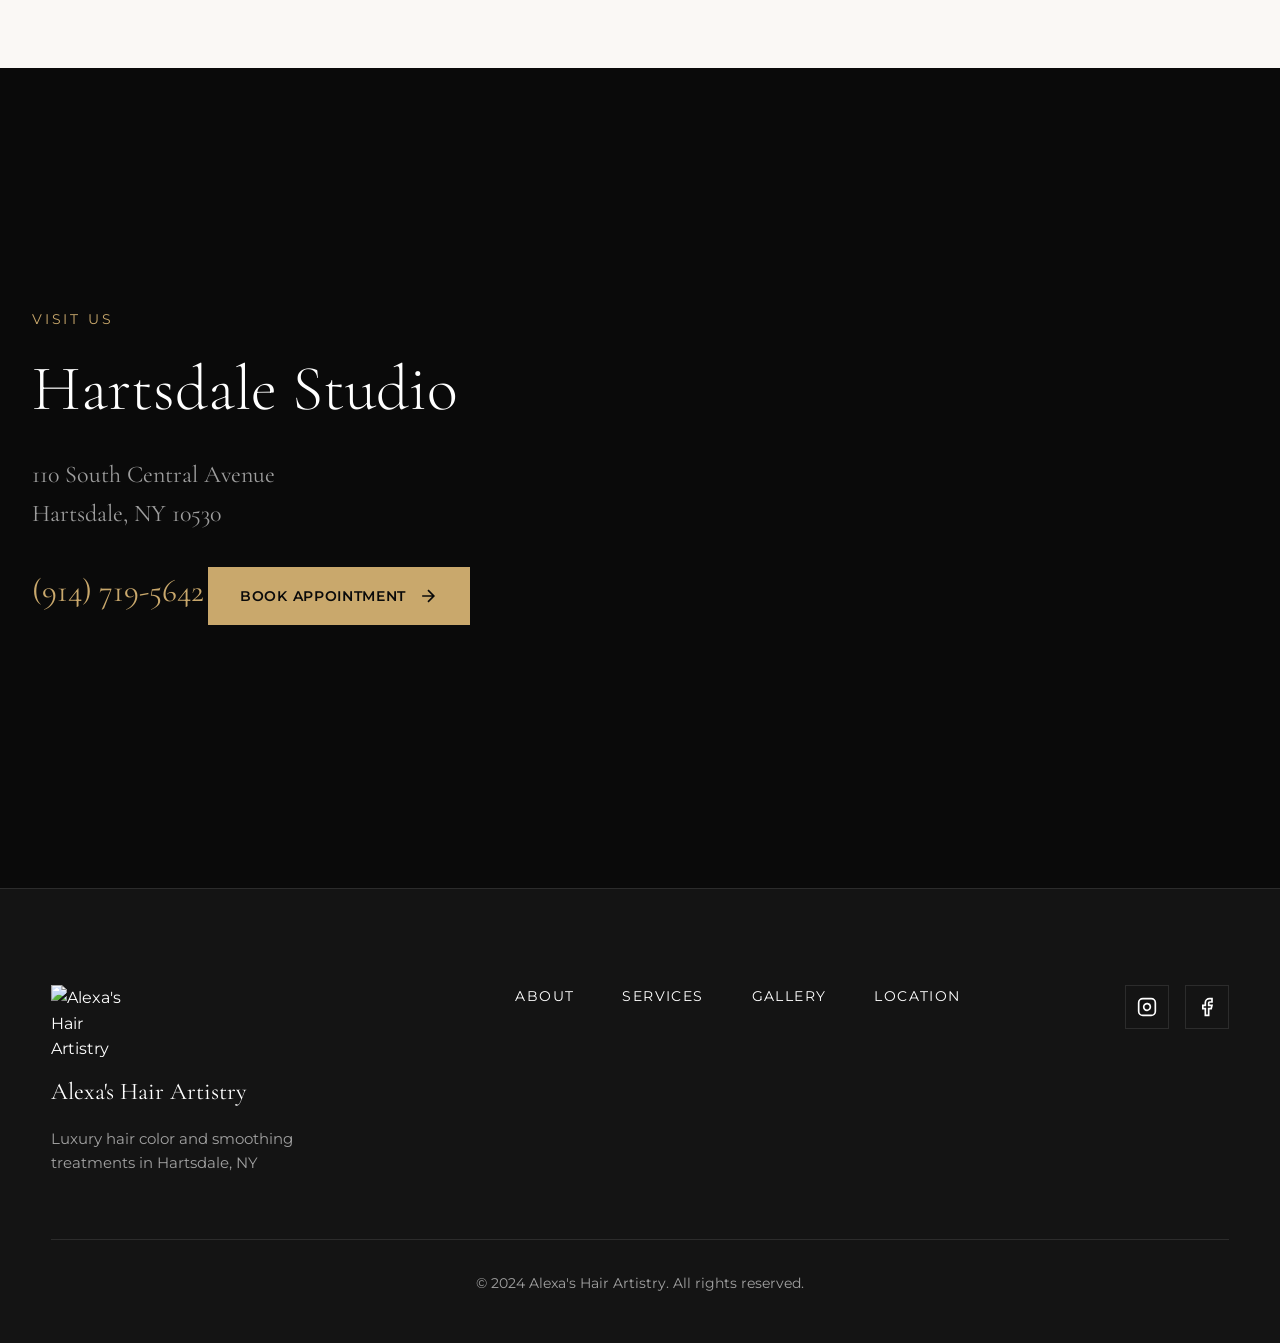
==== commit 5666b982: "Replace brand text with logo image in header and footer; update CSS for logo styling and layout adju" ====
--- a/index.html
+++ b/index.html
@@ -126,7 +126,11 @@
     <header class="site-header" id="header">
       <div class="header-inner">
         <a class="brand" href="index.html" aria-label="Alexa's Hair Artistry Home">
-          <span class="brand-text">Alexa's Hair Artistry</span>
+          <img
+            class="brand-logo"
+            src="https://51c46d9e86efbc2e8a3a-2cf820c5f887ee909ade2e14d7934417.ssl.cf2.rackcdn.com/Original/FIxsD_temp_170624634_325094_$2024_08_08_04_14_02_1372.png"
+            alt="Alexa's Hair Artistry logo"
+          />
         </a>
         
         <nav class="nav" id="nav">
@@ -753,6 +757,12 @@
       <div class="container">
         <div class="footer-content">
           <div class="footer-brand">
+            <img
+              class="footer-brand-mark"
+              src="https://51c46d9e86efbc2e8a3a-2cf820c5f887ee909ade2e14d7934417.ssl.cf2.rackcdn.com/Original/FIxsD_temp_170624634_325094_$2024_08_08_04_14_02_1372.png"
+              alt="Alexa's Hair Artistry logo"
+              loading="lazy"
+            />
             <span class="footer-logo">Alexa's Hair Artistry</span>
             <p>Luxury hair color and smoothing treatments in Hartsdale, NY</p>
           </div>
--- a/css/styles.css
+++ b/css/styles.css
@@ -100,36 +100,17 @@
 }
 
 .brand {
+  display: inline-flex;
+  align-items: center;
   text-decoration: none;
   color: var(--color-text);
-  font-family: var(--font-display);
-  font-size: 1.5rem;
-  font-weight: 500;
-  letter-spacing: 0.05em;
-  position: relative;
-  overflow: hidden;
-}
-
-.brand-text {
+}
+
+.brand-logo {
   display: block;
-  transition: transform var(--transition-base) var(--ease-out-expo);
-}
-
-.brand:hover .brand-text {
-  transform: translateY(-100%);
-}
-
-.brand::after {
-  content: "Alexa's Hair Artistry";
-  position: absolute;
-  top: 100%;
-  left: 0;
-  color: var(--color-accent);
-  transition: transform var(--transition-base) var(--ease-out-expo);
-}
-
-.brand:hover::after {
-  transform: translateY(-100%);
+  width: auto;
+  height: 60px;
+  object-fit: contain;
 }
 
 /* Navigation */
@@ -1094,6 +1075,14 @@
   max-width: 300px;
 }
 
+.footer-brand-mark {
+  display: block;
+  width: 72px;
+  height: 72px;
+  object-fit: contain;
+  margin-bottom: 1rem;
+}
+
 .footer-logo {
   display: block;
   font-family: var(--font-display);
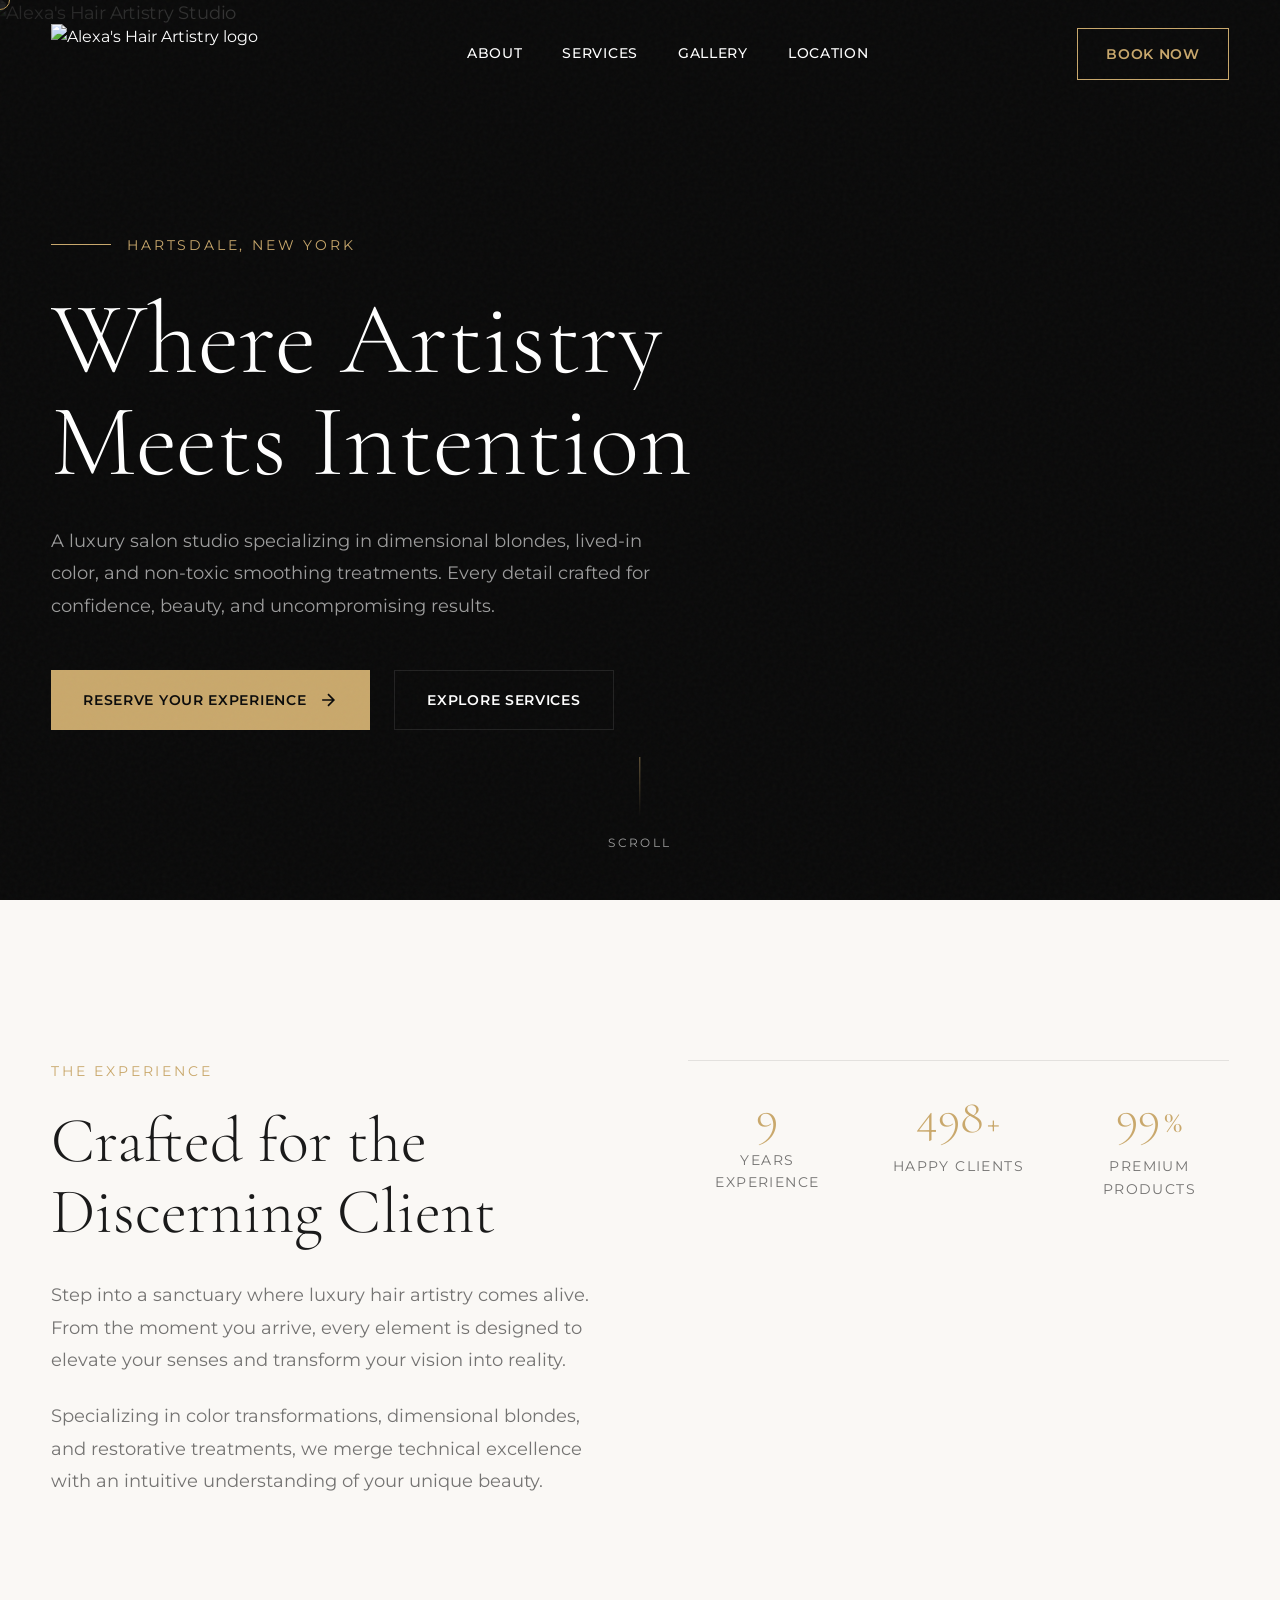
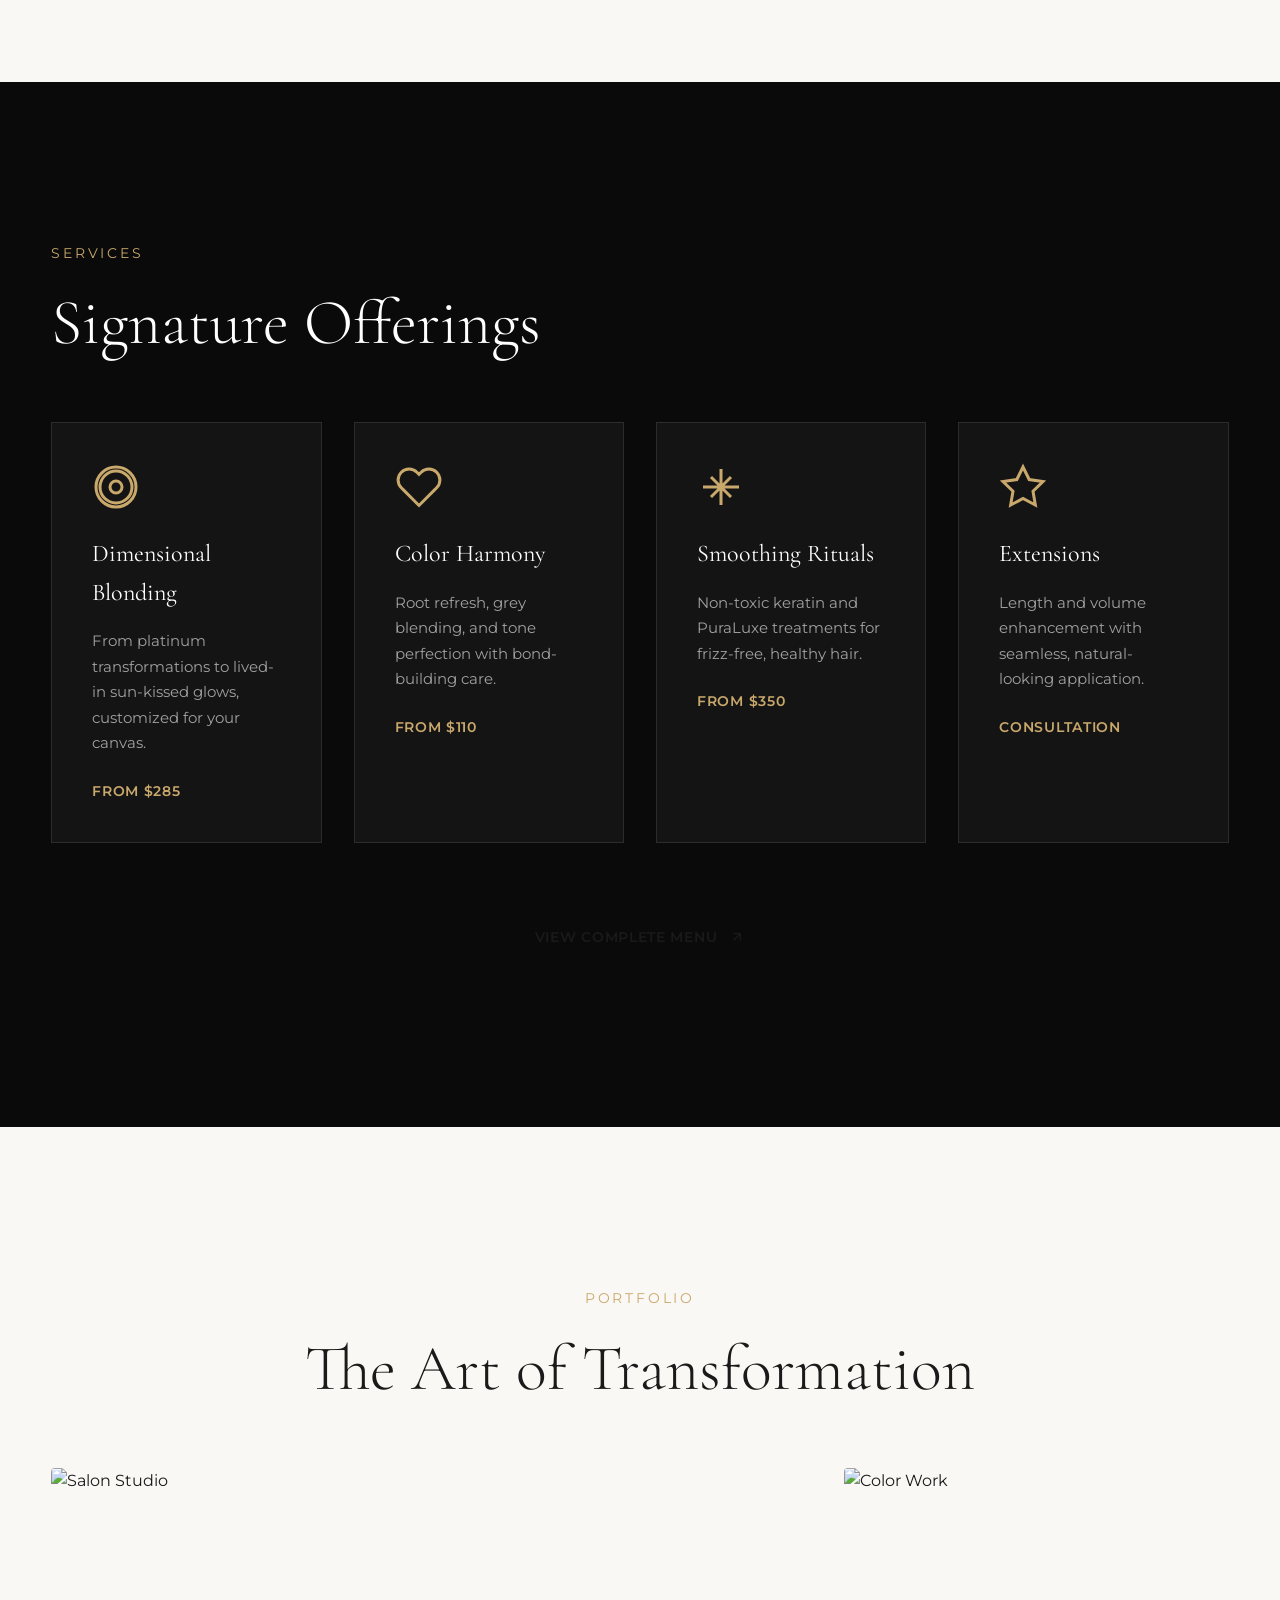
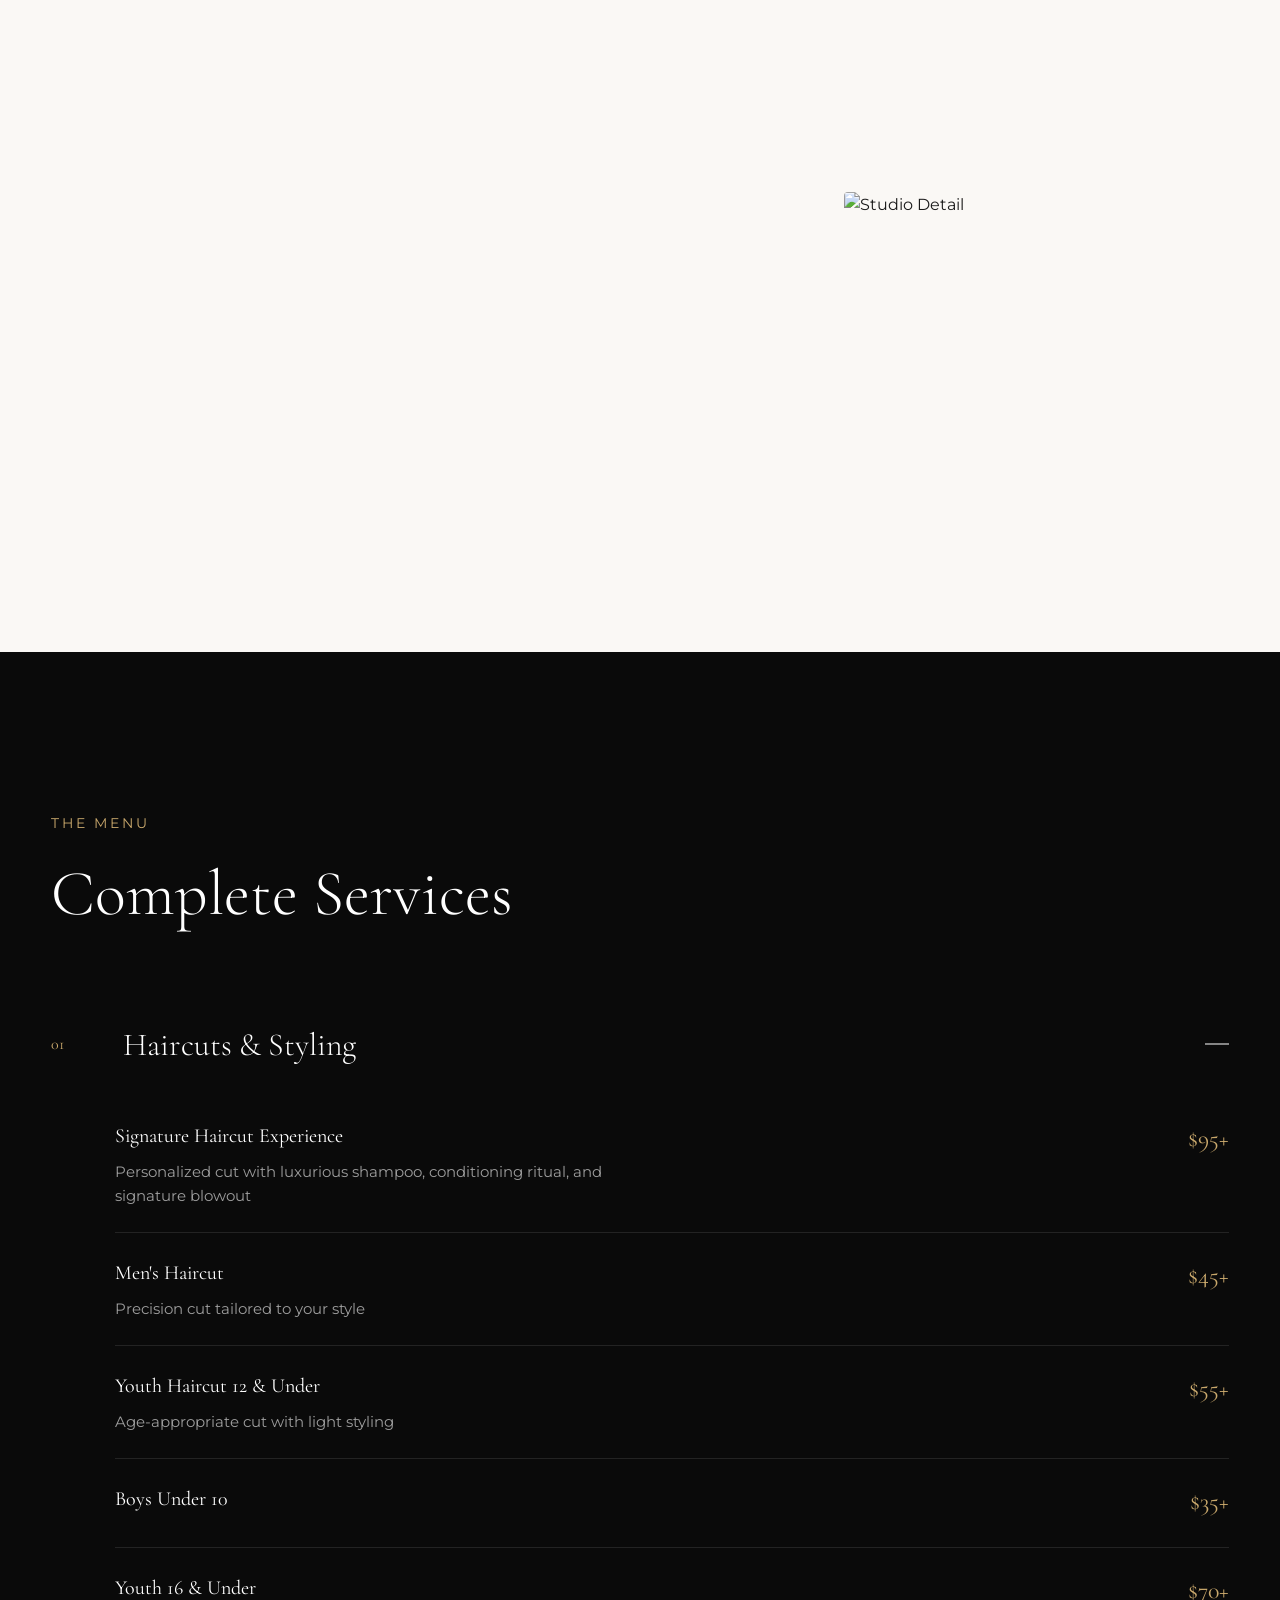
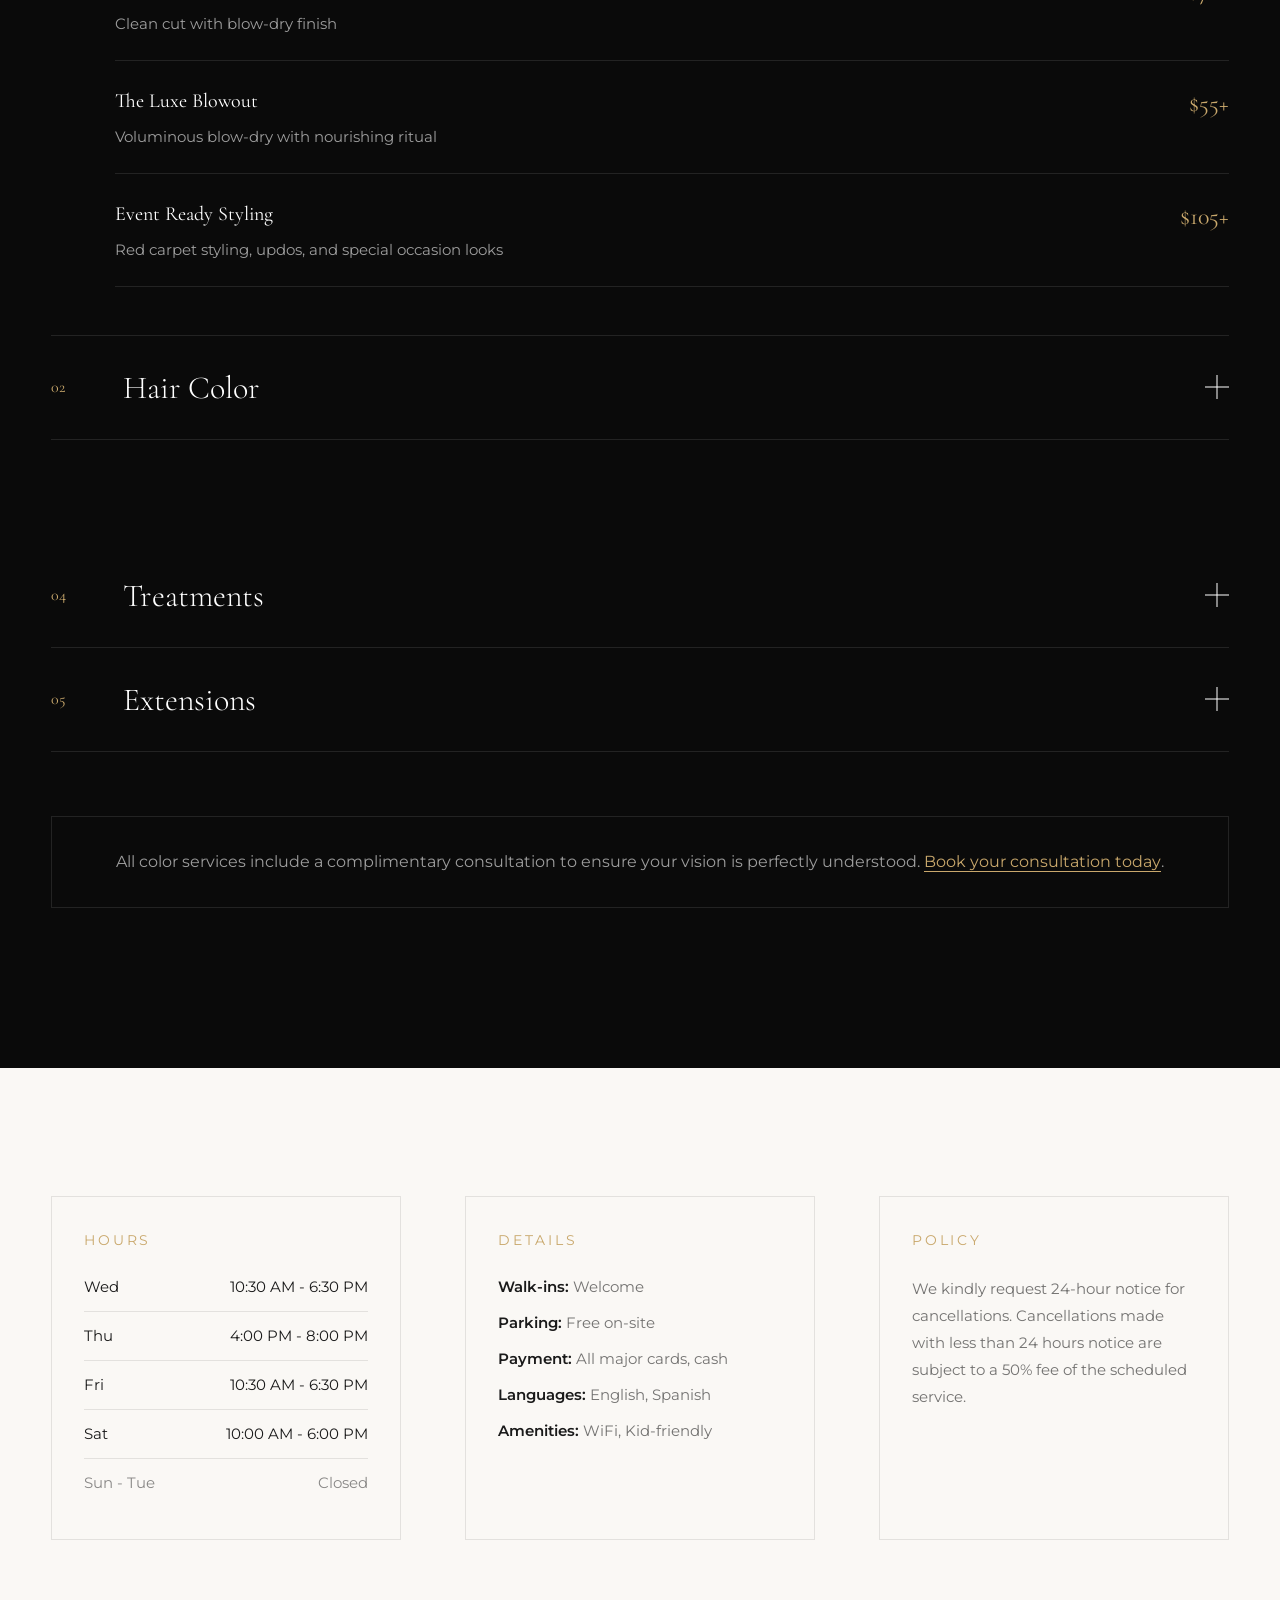
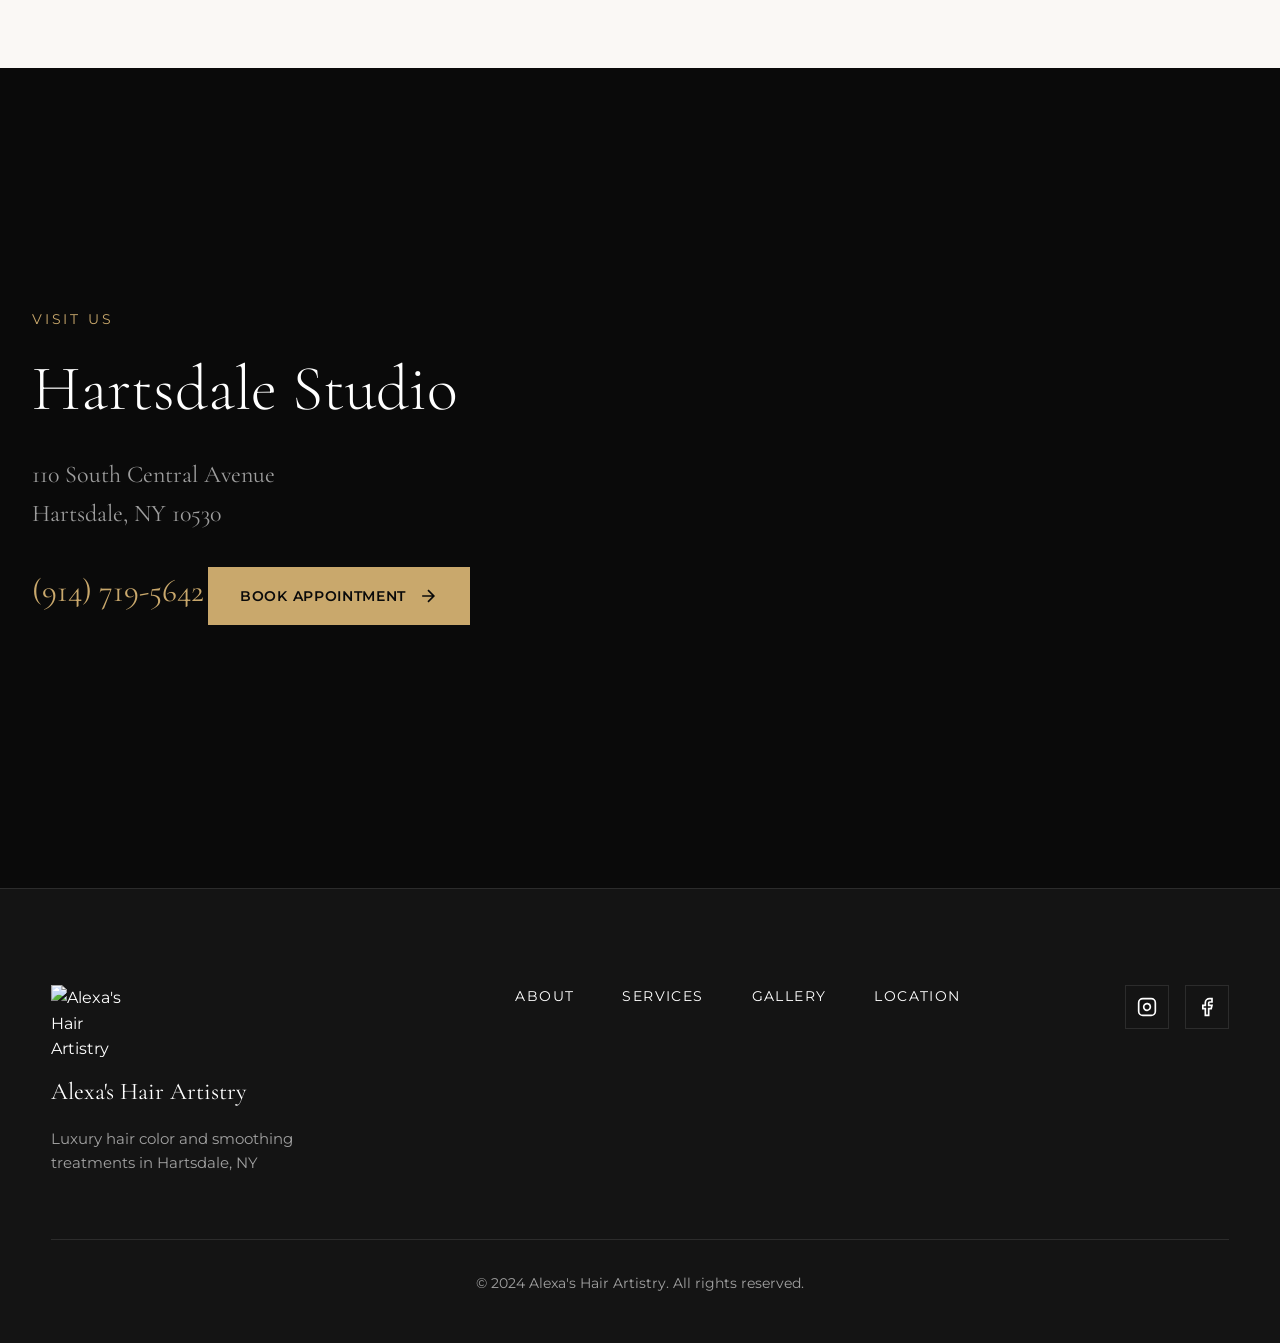
==== commit 326525b7: "Update image sources in index.html to use new URLs from Azure Blob Storage for improved asset manage" ====
--- a/index.html
+++ b/index.html
@@ -37,7 +37,7 @@
     <meta property="og:site_name" content="Alexa's Hair Artistry" />
     <meta
       property="og:image"
-      content="https://www.alexahairartistry.com/assets/vagaro/alexa-salon-studio-1.png"
+      content="https://quseprdus1.blob.core.windows.net/kora-business-images/social-media/c46f96d7-de18-4c16-85f4-13d4b4c63e10/medialibrary/1774977533_9i5qdh.jpeg"
     />
     <meta
       property="og:image:alt"
@@ -55,21 +55,21 @@
     />
     <meta
       name="twitter:image"
-      content="https://www.alexahairartistry.com/assets/vagaro/alexa-salon-studio-1.png"
+      content="https://quseprdus1.blob.core.windows.net/kora-business-images/social-media/c46f96d7-de18-4c16-85f4-13d4b4c63e10/medialibrary/1774977533_9i5qdh.jpeg"
     />
     <meta
       name="twitter:image:alt"
       content="Interior view of Alexa's Hair Artistry studio in Hartsdale, New York."
     />
 
-    <link rel="preload" as="image" href="assets/vagaro/alexa-salon-studio-1.png" fetchpriority="high" />
+    <link rel="preload" as="image" href="https://quseprdus1.blob.core.windows.net/kora-business-images/social-media/c46f96d7-de18-4c16-85f4-13d4b4c63e10/medialibrary/1774977533_9i5qdh.jpeg" fetchpriority="high" />
     <script type="application/ld+json">
       {
         "@context": "https://schema.org",
         "@type": "HairSalon",
         "name": "Alexa's Hair Artistry",
         "url": "https://www.alexahairartistry.com/",
-        "image": "https://www.alexahairartistry.com/assets/vagaro/alexa-salon-studio-1.png",
+        "image": "https://quseprdus1.blob.core.windows.net/kora-business-images/social-media/c46f96d7-de18-4c16-85f4-13d4b4c63e10/medialibrary/1774977533_9i5qdh.jpeg",
         "description": "Luxury hair color, blonding, smoothing treatments, extensions, and restorative hair care in Hartsdale, New York.",
         "telephone": "+1-914-719-5642",
         "priceRange": "$$$",
@@ -185,7 +185,7 @@
       <section class="hero-section" id="about">
         <div class="hero-bg">
           <img
-            src="assets/vagaro/alexa-salon-studio-1.png"
+            src="https://quseprdus1.blob.core.windows.net/kora-business-images/social-media/c46f96d7-de18-4c16-85f4-13d4b4c63e10/medialibrary/1774977533_9i5qdh.jpeg"
             alt="Alexa's Hair Artistry Studio"
             class="hero-image"
             fetchpriority="high"
@@ -357,7 +357,7 @@
           <div class="gallery-showcase">
             <div class="gallery-item large" data-reveal="scale" data-delay="0">
               <div class="gallery-image-wrapper">
-                <img src="assets/vagaro/alexa-salon-studio-1.png" alt="Salon Studio" loading="lazy"/>
+                <img src="https://quseprdus1.blob.core.windows.net/kora-business-images/social-media/c46f96d7-de18-4c16-85f4-13d4b4c63e10/medialibrary/1774977533_9i5qdh.jpeg" alt="Salon Studio" loading="lazy"/>
                 <div class="gallery-overlay">
                   <span class="gallery-tag">The Studio</span>
                 </div>
@@ -366,7 +366,7 @@
             
             <div class="gallery-item" data-reveal="scale" data-delay="100">
               <div class="gallery-image-wrapper">
-                <img src="assets/vagaro/alexa-color-work-2.png" alt="Color Work" loading="lazy"/>
+                <img src="https://quseprdus1.blob.core.windows.net/kora-business-images/user-media/c46f96d7-de18-4c16-85f4-13d4b4c63e10/0b8e8303-87c0-4895-ad63-61c214049730/1774977402_nddz2o.jpeg" alt="Color Work" loading="lazy"/>
                 <div class="gallery-overlay">
                   <span class="gallery-tag">Color Work</span>
                 </div>
@@ -375,7 +375,7 @@
             
             <div class="gallery-item" data-reveal="scale" data-delay="200">
               <div class="gallery-image-wrapper">
-                <img src="assets/vagaro/alexa-studio-detail-3.png" alt="Studio Detail" loading="lazy"/>
+                <img src="https://quseprdus1.blob.core.windows.net/kora-business-images/social-media/c46f96d7-de18-4c16-85f4-13d4b4c63e10/medialibrary/1774977592_2g02xj.jpeg" alt="Studio Detail" loading="lazy"/>
                 <div class="gallery-overlay">
                   <span class="gallery-tag">Details</span>
                 </div>
